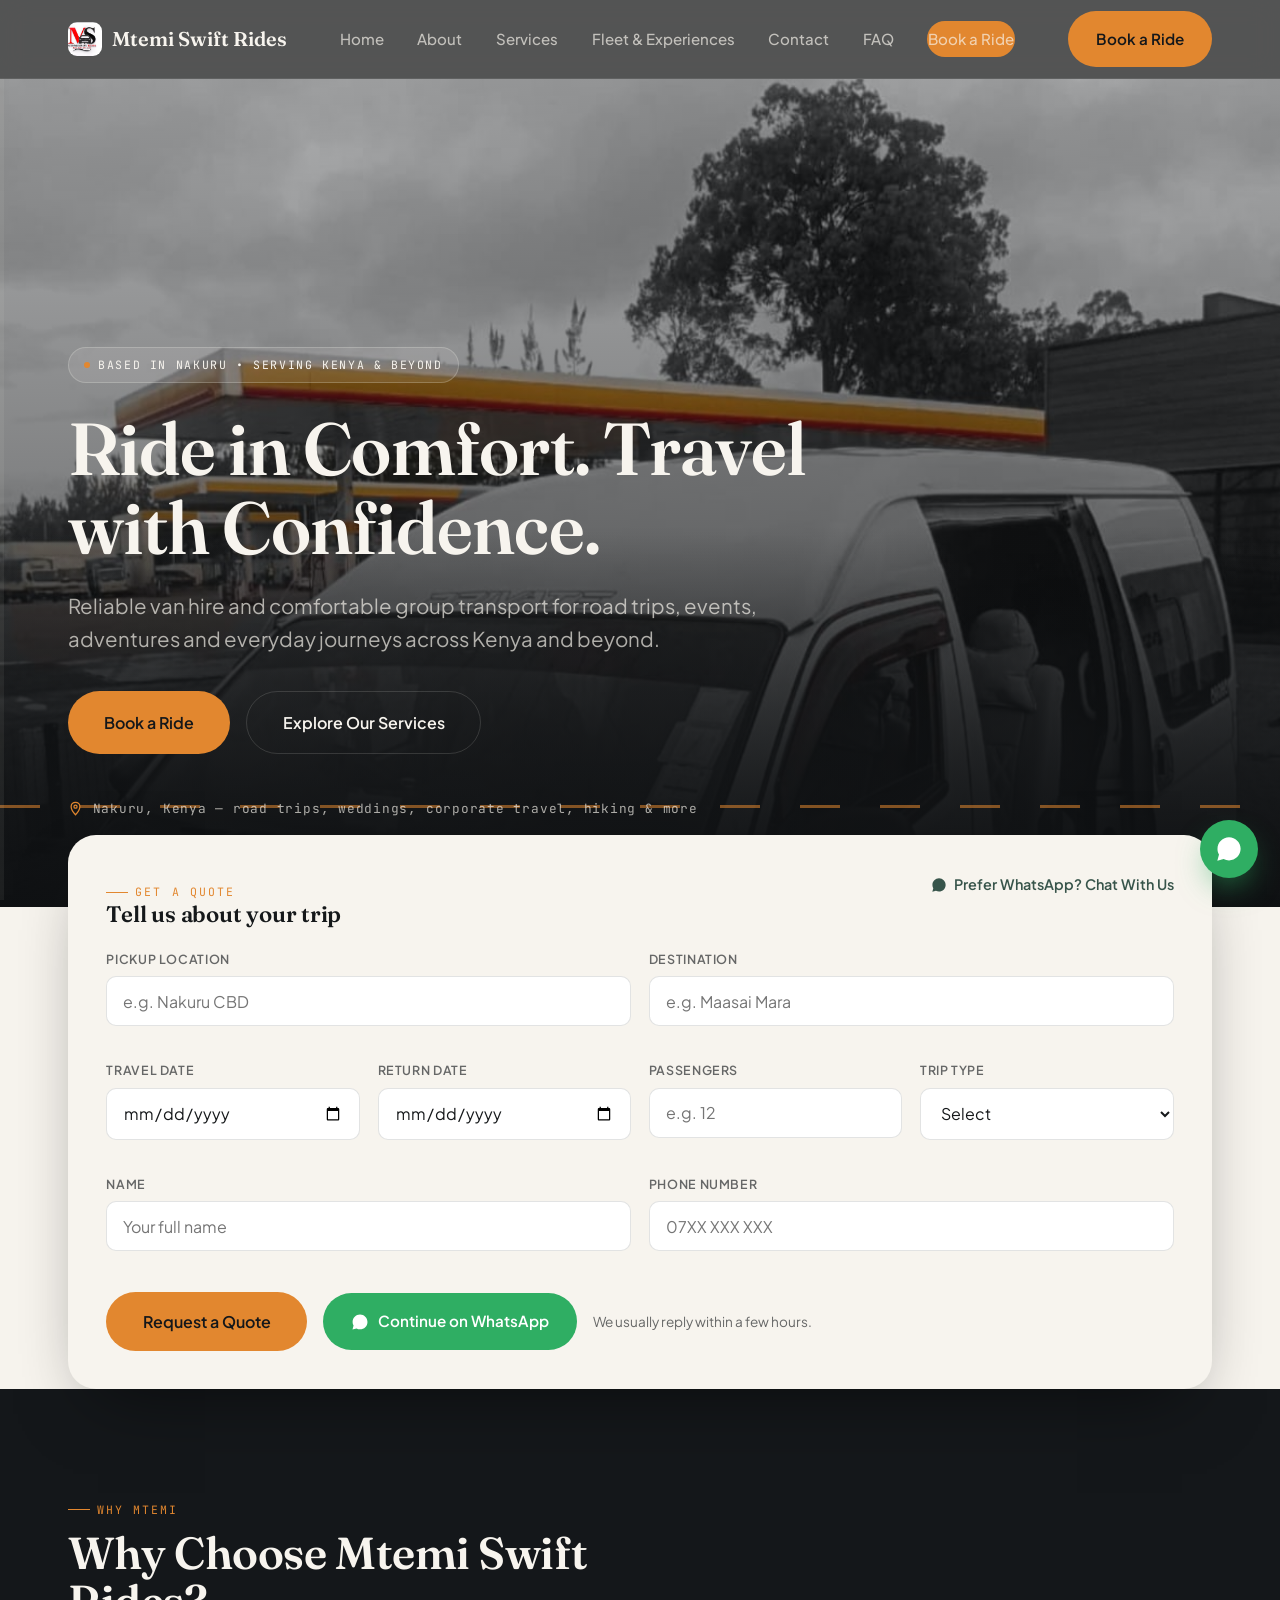
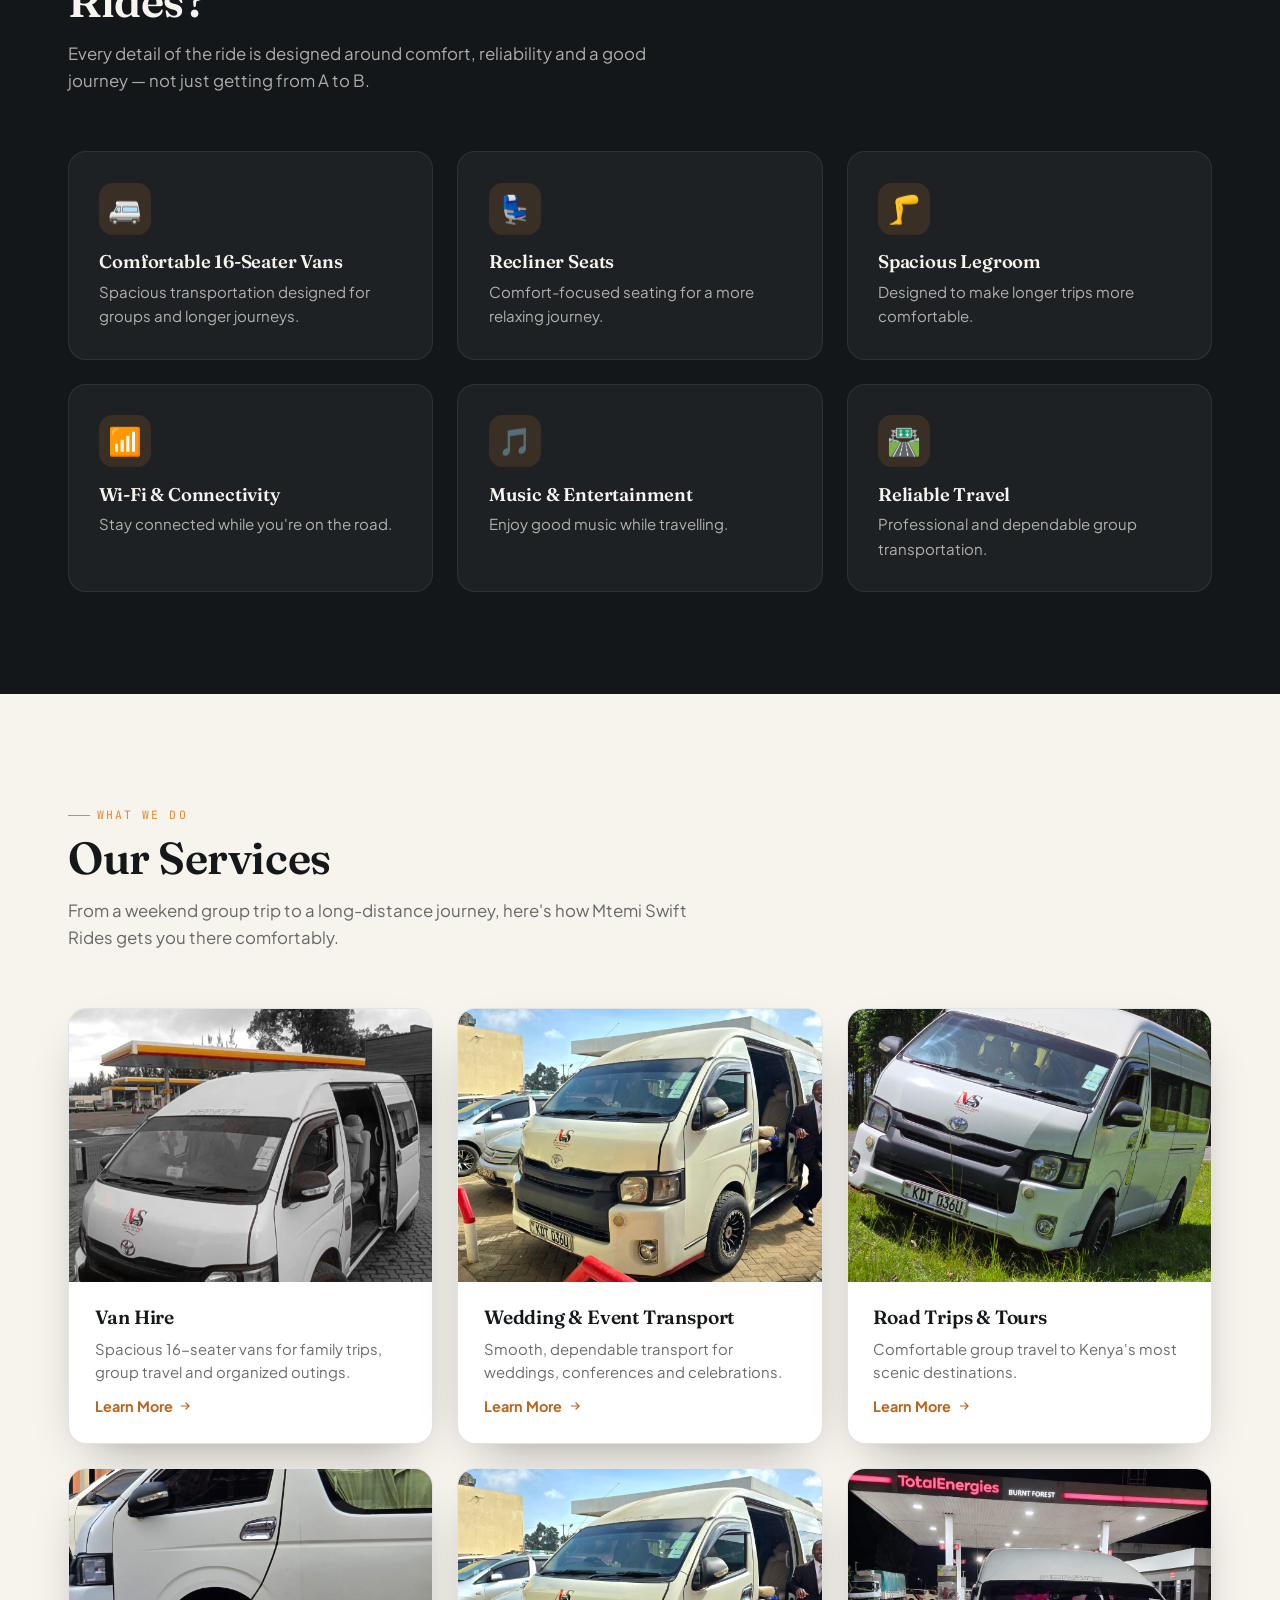
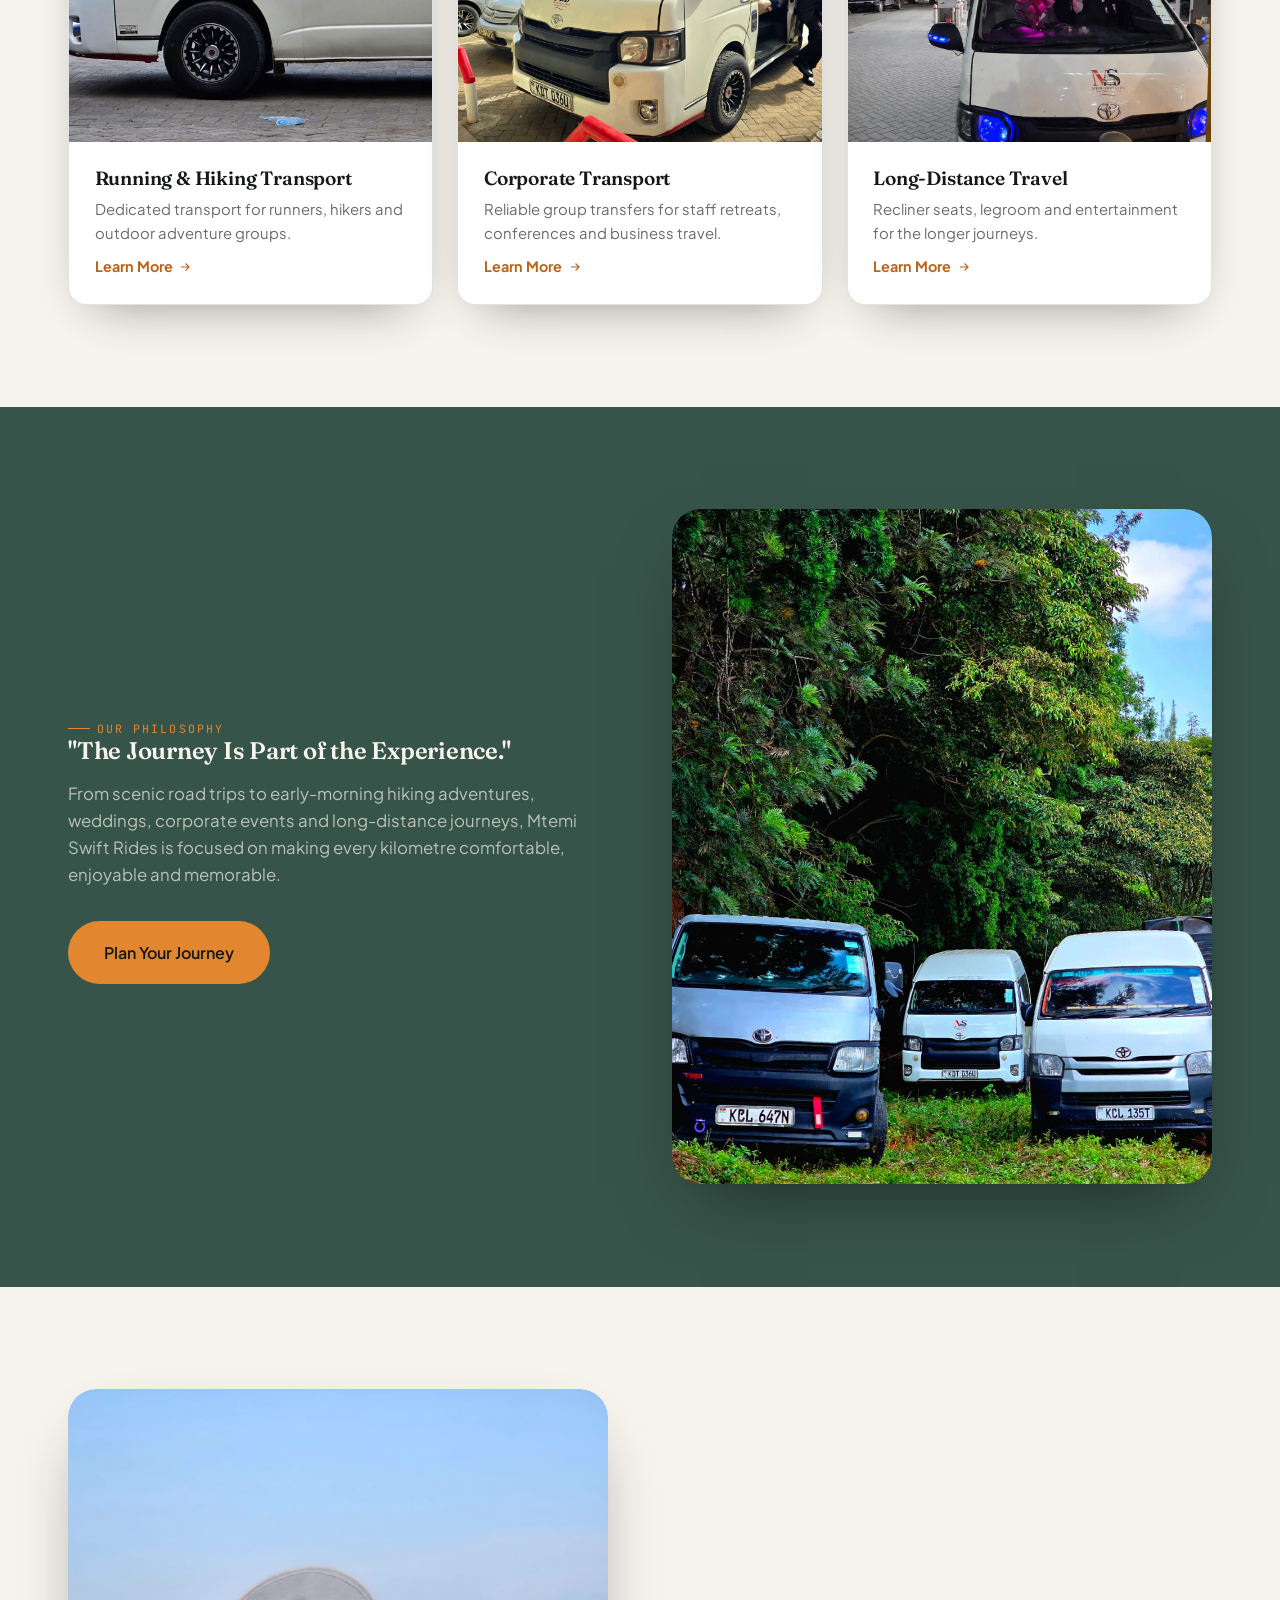
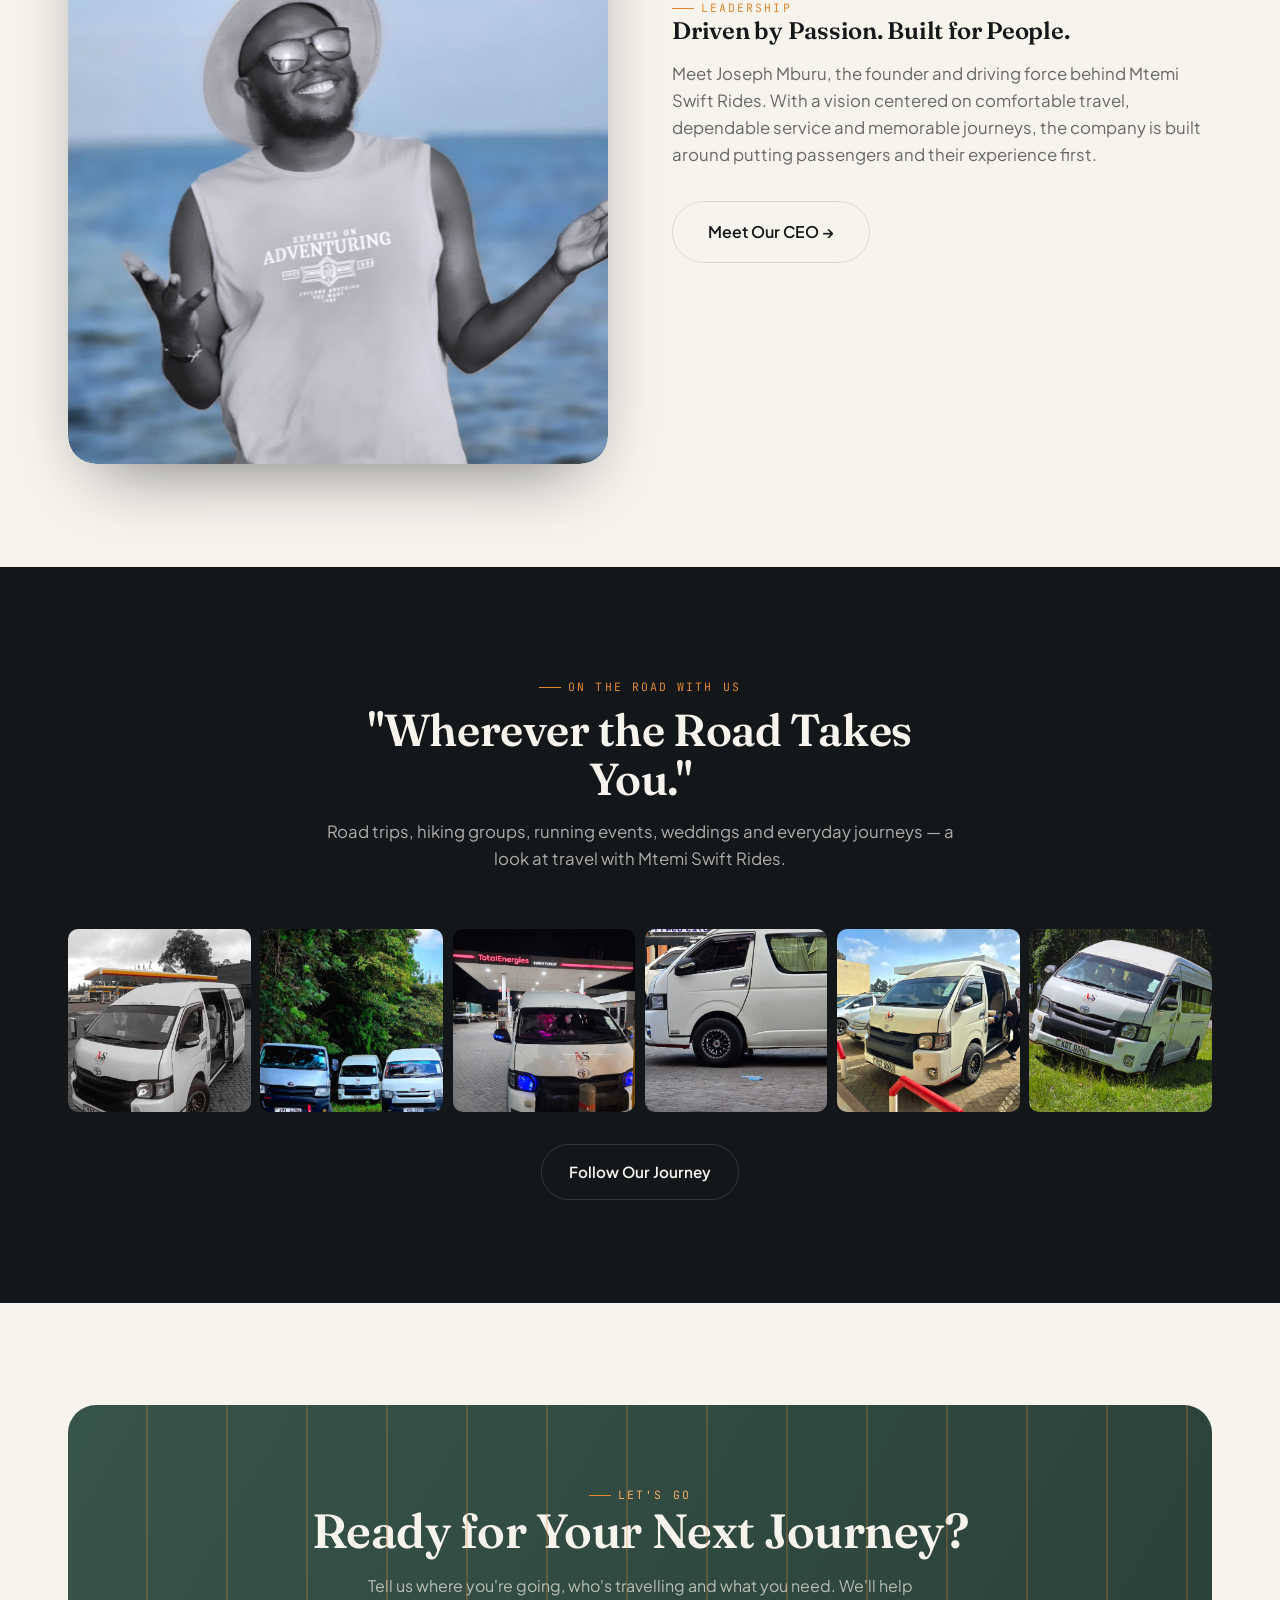
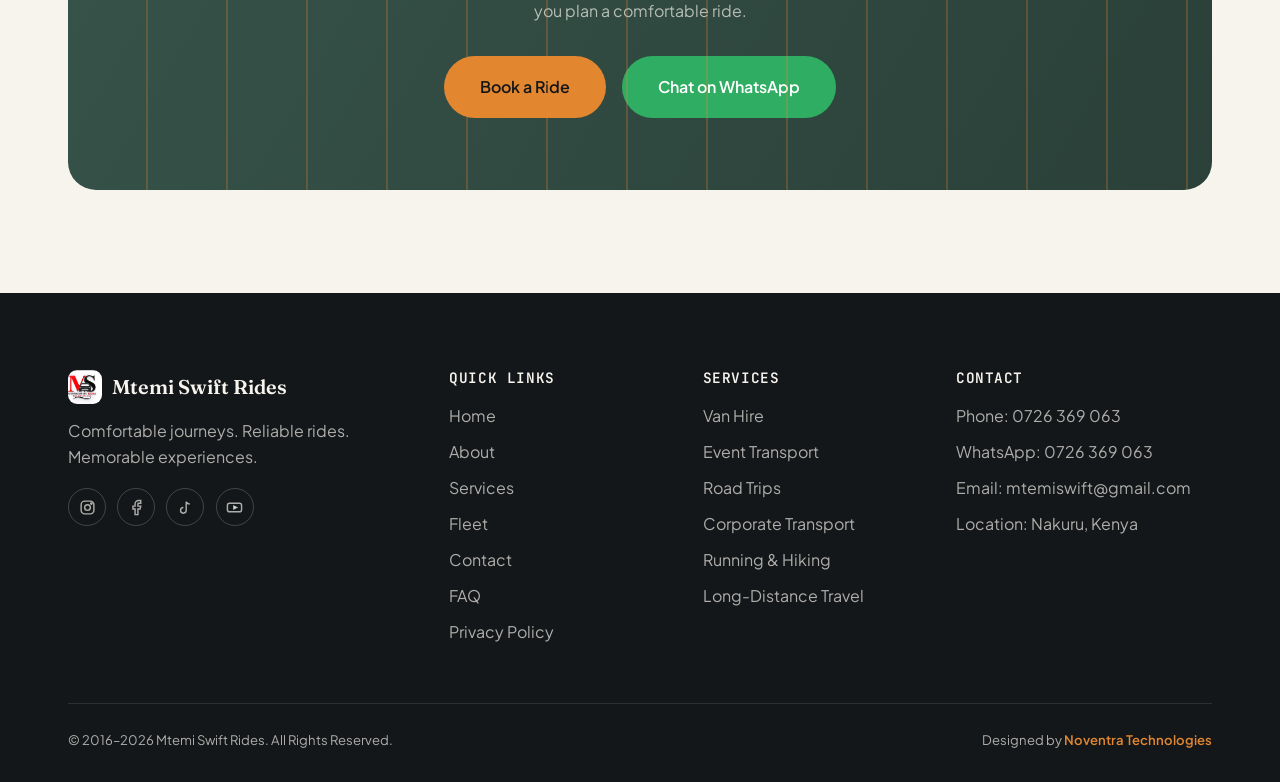
==== index.html @ bff6cc14 "Initial website upload" ====
<!DOCTYPE html>
<html lang="en">
<head>
<meta charset="UTF-8" />
<meta name="viewport" content="width=device-width, initial-scale=1.0" />
<title>Mtemi Swift Rides | 16-Seater Van Hire & Group Transport in Nakuru, Kenya</title>
<meta name="description" content="Comfortable 16-seater van hire and group transport in Nakuru, Kenya. Road trips, weddings, corporate travel, hiking and running event transport, and long-distance journeys — booked in minutes." />
<meta name="keywords" content="van hire Nakuru, 16 seater van hire Nakuru, transport company Nakuru, van hire Kenya, group transport Nakuru, wedding transport Nakuru, road trip transport Kenya, hiking transport Kenya, running event transport Kenya, corporate transport Nakuru" />
<link rel="canonical" href="https://www.mtemiswiftrides.co.ke/" />
<meta property="og:type" content="website" />
<meta property="og:title" content="Mtemi Swift Rides | Comfortable Journeys. Reliable Rides. Memorable Experiences." />
<meta property="og:description" content="16-seater van hire and group transport across Kenya, based in Nakuru. Road trips, weddings, corporate travel, hiking, running events and long-distance journeys." />
<meta property="og:image" content="/assets/img/og-cover.jpg" />
<meta property="og:url" content="https://www.mtemiswiftrides.co.ke/" />
<meta name="twitter:card" content="summary_large_image" />
<link rel="preconnect" href="https://fonts.googleapis.com" />
<link rel="preconnect" href="https://fonts.gstatic.com" crossorigin />
<link href="https://fonts.googleapis.com/css2?family=Fraunces:opsz,wght@9..144,500;9..144,600;9..144,700&family=Plus+Jakarta+Sans:wght@400;500;600;700;800&family=JetBrains+Mono:wght@500&display=swap" rel="stylesheet" />
<link rel="stylesheet" href="/assets/css/style.css" />
<script type="application/ld+json">
{
  "@context": "https://schema.org",
  "@type": "TransportationCompany",
  "name": "Mtemi Swift Rides",
  "description": "16-seater van hire and group passenger transport based in Nakuru, Kenya, serving road trips, weddings, corporate travel, hiking, running events and long-distance journeys.",
  "areaServed": "Kenya",
  "address": { "@type": "PostalAddress", "addressLocality": "Nakuru", "addressCountry": "KE" },
  "url": "https://www.mtemiswiftrides.co.ke/"
}
</script>
</head>
<body>
<a href="#main" class="skip-link">Skip to content</a>

<div class="roadline-wrap" aria-hidden="true">
  <div class="roadline-track"><div class="roadline-progress"></div></div>
</div>

<!-- NAVBAR -->
<header class="navbar">
  <div class="container">
    <a href="/index.html" class="navbar-brand"><img src="/assets/img/logo.jpeg" alt="Mtemi Swift Rides logo" class="mark" /> Mtemi Swift Rides</a>
    <nav class="navbar-links" id="navLinks">
      <a href="/index.html">Home</a>
      <a href="/about.html">About</a>
      <a href="/services.html">Services</a>
      <a href="/fleet.html">Fleet &amp; Experiences</a>
      <a href="/contact.html">Contact</a>
      <a href="/faq.html">FAQ</a>
      <a href="/contact.html" class="btn btn-primary navbar-cta-mobile">Book a Ride</a>
    </nav>
    <div class="navbar-actions">
      <a href="/contact.html" class="btn btn-primary desktop-only">Book a Ride</a>
      <button class="navbar-toggle" aria-label="Toggle menu" aria-expanded="false">
        <svg viewBox="0 0 24 24" fill="none" stroke="currentColor" stroke-width="2"><path d="M3 6h18M3 12h18M3 18h18"/></svg>
      </button>
    </div>
  </div>
</header>

<main id="main">

  <!-- HERO -->
  <section class="hero">
    <div class="hero-dashes" aria-hidden="true"></div>
    <div class="hero-road" aria-hidden="true"></div>
    <div class="container hero-inner">
      <span class="hero-badge"><span class="dot"></span> Based in Nakuru • Serving Kenya &amp; Beyond</span>
      <h1>Ride in Comfort. Travel with Confidence.</h1>
      <p class="lede">Reliable van hire and comfortable group transport for road trips, events, adventures and everyday journeys across Kenya and beyond.</p>
      <div class="hero-ctas">
        <a href="/contact.html" class="btn btn-primary btn-lg">Book a Ride</a>
        <a href="/services.html" class="btn btn-outline btn-lg">Explore Our Services</a>
      </div>
      <div class="hero-meta">
        <svg viewBox="0 0 24 24" fill="none" stroke="currentColor" stroke-width="2"><path d="M12 2C8 2 5 5 5 9c0 5.25 7 13 7 13s7-7.75 7-13c0-4-3-7-7-7z"/><circle cx="12" cy="9" r="2.5"/></svg>
        Nakuru, Kenya — road trips, weddings, corporate travel, hiking &amp; more
      </div>
    </div>
  </section>

  <!-- QUICK BOOKING / ENQUIRY WIDGET -->
  <section class="container">
    <div class="booking-panel reveal">
      <div class="booking-panel-head">
        <div>
          <span class="eyebrow">Get a quote</span>
          <h3>Tell us about your trip</h3>
        </div>
        <a href="#" class="wa-link" data-whatsapp-link data-whatsapp-message="Hi Mtemi Swift Rides, I'd like a quote for a ride.">
          <svg viewBox="0 0 24 24" fill="currentColor"><path d="M12.04 2C6.58 2 2.13 6.45 2.13 11.91c0 1.71.45 3.38 1.3 4.85L2 22l5.36-1.4a9.9 9.9 0 0 0 4.68 1.19h.01c5.46 0 9.91-4.45 9.91-9.91C21.96 6.45 17.51 2 12.04 2z"/></svg>
          Prefer WhatsApp? Chat With Us
        </a>
      </div>

      <form data-booking-form novalidate>
        <div class="form-grid">
          <div class="field span-2">
            <label for="hp-pickup">Pickup Location</label>
            <input id="hp-pickup" name="pickup" type="text" placeholder="e.g. Nakuru CBD" required />
            <span class="field-error"></span>
          </div>
          <div class="field span-2">
            <label for="hp-destination">Destination</label>
            <input id="hp-destination" name="destination" type="text" placeholder="e.g. Maasai Mara" required />
            <span class="field-error"></span>
          </div>
          <div class="field">
            <label for="hp-date">Travel Date</label>
            <input id="hp-date" name="date" type="date" required />
            <span class="field-error"></span>
          </div>
          <div class="field">
            <label for="hp-return">Return Date</label>
            <input id="hp-return" name="returnDate" type="date" />
            <span class="field-error"></span>
          </div>
          <div class="field">
            <label for="hp-passengers">Passengers</label>
            <input id="hp-passengers" name="passengers" type="number" min="1" max="16" placeholder="e.g. 12" required />
            <span class="field-error"></span>
          </div>
          <div class="field">
            <label for="hp-trip">Trip Type</label>
            <select id="hp-trip" name="tripType" required>
              <option value="">Select</option>
              <option>Van Hire</option>
              <option>Road Trip</option>
              <option>Wedding/Event</option>
              <option>Corporate Transport</option>
              <option>Running Event</option>
              <option>Hiking/Adventure</option>
              <option>Long-Distance Trip</option>
              <option>Other</option>
            </select>
            <span class="field-error"></span>
          </div>
          <div class="field span-2">
            <label for="hp-name">Name</label>
            <input id="hp-name" name="name" type="text" placeholder="Your full name" required />
            <span class="field-error"></span>
          </div>
          <div class="field span-2">
            <label for="hp-phone">Phone Number</label>
            <input id="hp-phone" name="phone" type="tel" placeholder="07XX XXX XXX" required />
            <span class="field-error"></span>
          </div>
        </div>
        <div class="form-actions">
          <button type="submit" class="btn btn-primary btn-lg">Request a Quote</button>
          <a href="#" class="btn btn-whatsapp" data-wa-followup data-whatsapp-link>
            <svg viewBox="0 0 24 24" fill="currentColor" width="18" height="18"><path d="M12.04 2C6.58 2 2.13 6.45 2.13 11.91c0 1.71.45 3.38 1.3 4.85L2 22l5.36-1.4a9.9 9.9 0 0 0 4.68 1.19h.01c5.46 0 9.91-4.45 9.91-9.91C21.96 6.45 17.51 2 12.04 2z"/></svg>
            Continue on WhatsApp
          </a>
          <span class="form-note">We usually reply within a few hours.</span>
        </div>
        <div class="form-success" role="status">✓ Thanks — your enquiry has been received. We'll be in touch shortly.</div>
      </form>
    </div>
  </section>

  <!-- WHY CHOOSE US -->
  <section class="section section-dark">
    <div class="container">
      <div class="section-head reveal">
        <span class="eyebrow">Why Mtemi</span>
        <h2>Why Choose Mtemi Swift Rides?</h2>
        <p>Every detail of the ride is designed around comfort, reliability and a good journey — not just getting from A to B.</p>
      </div>
      <div class="grid grid-3">
        <div class="feature-card reveal">
          <div class="icon">🚐</div>
          <h3>Comfortable 16-Seater Vans</h3>
          <p>Spacious transportation designed for groups and longer journeys.</p>
        </div>
        <div class="feature-card reveal">
          <div class="icon">💺</div>
          <h3>Recliner Seats</h3>
          <p>Comfort-focused seating for a more relaxing journey.</p>
        </div>
        <div class="feature-card reveal">
          <div class="icon">🦵</div>
          <h3>Spacious Legroom</h3>
          <p>Designed to make longer trips more comfortable.</p>
        </div>
        <div class="feature-card reveal">
          <div class="icon">📶</div>
          <h3>Wi-Fi &amp; Connectivity</h3>
          <p>Stay connected while you're on the road.</p>
        </div>
        <div class="feature-card reveal">
          <div class="icon">🎵</div>
          <h3>Music &amp; Entertainment</h3>
          <p>Enjoy good music while travelling.</p>
        </div>
        <div class="feature-card reveal">
          <div class="icon">🛣️</div>
          <h3>Reliable Travel</h3>
          <p>Professional and dependable group transportation.</p>
        </div>
      </div>
    </div>
  </section>

  <!-- SERVICES PREVIEW -->
  <section class="section">
    <div class="container">
      <div class="section-head reveal">
        <span class="eyebrow">What we do</span>
        <h2>Our Services</h2>
        <p>From a weekend group trip to a long-distance journey, here's how Mtemi Swift Rides gets you there comfortably.</p>
      </div>
      <div class="grid grid-3">
        <article class="service-card reveal">
          <div class="media"><img src="/assets/img/van-roadside-scenic.jpeg" alt="Mtemi Swift Rides 16-seater van parked on a grassy roadside during a trip" loading="lazy" /></div>
          <div class="body">
            <h3>Van Hire</h3>
            <p>Spacious 16-seater vans for family trips, group travel and organized outings.</p>
            <a href="/services.html#van-hire" class="learn">Learn More <svg viewBox="0 0 24 24" fill="none" stroke="currentColor" stroke-width="2"><path d="M5 12h14M13 6l6 6-6 6"/></svg></a>
          </div>
        </article>
        <article class="service-card reveal">
          <div class="media"><img src="/assets/img/van-corporate-passenger.jpeg" alt="Mtemi Swift Rides van with a passenger stepping out, ready for event transport" loading="lazy" /></div>
          <div class="body">
            <h3>Wedding &amp; Event Transport</h3>
            <p>Smooth, dependable transport for weddings, conferences and celebrations.</p>
            <a href="/services.html#events" class="learn">Learn More <svg viewBox="0 0 24 24" fill="none" stroke="currentColor" stroke-width="2"><path d="M5 12h14M13 6l6 6-6 6"/></svg></a>
          </div>
        </article>
        <article class="service-card reveal">
          <div class="media"><img src="/assets/img/van-side-profile.jpeg" alt="Mtemi Swift Rides van side profile parked for a road trip" loading="lazy" /></div>
          <div class="body">
            <h3>Road Trips &amp; Tours</h3>
            <p>Comfortable group travel to Kenya's most scenic destinations.</p>
            <a href="/services.html#road-trips" class="learn">Learn More <svg viewBox="0 0 24 24" fill="none" stroke="currentColor" stroke-width="2"><path d="M5 12h14M13 6l6 6-6 6"/></svg></a>
          </div>
        </article>
        <article class="service-card reveal">
          <div class="media"><img src="/assets/img/van-interior-seats.jpeg" alt="Interior view of a Mtemi Swift Rides van with the door open" loading="lazy" /></div>
          <div class="body">
            <h3>Running &amp; Hiking Transport</h3>
            <p>Dedicated transport for runners, hikers and outdoor adventure groups.</p>
            <a href="/services.html#running-hiking" class="learn">Learn More <svg viewBox="0 0 24 24" fill="none" stroke="currentColor" stroke-width="2"><path d="M5 12h14M13 6l6 6-6 6"/></svg></a>
          </div>
        </article>
        <article class="service-card reveal">
          <div class="media"><img src="/assets/img/van-corporate-passenger.jpeg" alt="Mtemi Swift Rides van with a passenger in formal wear boarding for a corporate trip" loading="lazy" /></div>
          <div class="body">
            <h3>Corporate Transport</h3>
            <p>Reliable group transfers for staff retreats, conferences and business travel.</p>
            <a href="/services.html#corporate" class="learn">Learn More <svg viewBox="0 0 24 24" fill="none" stroke="currentColor" stroke-width="2"><path d="M5 12h14M13 6l6 6-6 6"/></svg></a>
          </div>
        </article>
        <article class="service-card reveal">
          <div class="media"><img src="/assets/img/van-night-fuel-stop.jpeg" alt="Mtemi Swift Rides van at a fuel stop during an evening journey" loading="lazy" /></div>
          <div class="body">
            <h3>Long-Distance Travel</h3>
            <p>Recliner seats, legroom and entertainment for the longer journeys.</p>
            <a href="/services.html#long-distance" class="learn">Learn More <svg viewBox="0 0 24 24" fill="none" stroke="currentColor" stroke-width="2"><path d="M5 12h14M13 6l6 6-6 6"/></svg></a>
          </div>
        </article>
      </div>
    </div>
  </section>

  <!-- THE JOURNEY IS PART OF THE EXPERIENCE -->
  <section class="section section-forest">
    <div class="container split">
      <div class="reveal">
        <span class="eyebrow">Our philosophy</span>
        <h2>"The Journey Is Part of the Experience."</h2>
        <p style="margin-top:1.1rem; color:var(--mist-on-dark); font-size:1.05rem;">From scenic road trips to early-morning hiking adventures, weddings, corporate events and long-distance journeys, Mtemi Swift Rides is focused on making every kilometre comfortable, enjoyable and memorable.</p>
        <a href="/contact.html" class="btn btn-primary btn-lg mt-2">Plan Your Journey</a>
      </div>
      <div class="img-frame reveal">
        <img src="/assets/img/van-fleet-parked.jpeg" alt="Three Mtemi Swift Rides vans parked together in the fleet yard" loading="lazy" />
      </div>
    </div>
  </section>

  <!-- CEO PREVIEW -->
  <section class="section">
    <div class="container split">
      <div class="img-frame reveal">
        <img src="/assets/img/ceo-portrait.jpeg" alt="Founder and CEO of Mtemi Swift Rides" loading="lazy" style="object-position: center 20%;" />
      </div>
      <div class="reveal">
        <span class="eyebrow">Leadership</span>
        <h2>Driven by Passion. Built for People.</h2>
        <p style="margin-top:1.1rem; color:var(--mist-on-light); font-size:1.05rem;">Meet <span data-cfg-ceo-name>[CEO/Founder Name]</span>, the founder and driving force behind Mtemi Swift Rides. With a vision centered on comfortable travel, dependable service and memorable journeys, the company is built around putting passengers and their experience first.</p>
        <a href="/about.html#founder" class="btn btn-outline-dark btn-lg mt-2">Meet Our CEO →</a>
      </div>
    </div>
  </section>

  <!-- TRAVEL WITH MTEMI / SOCIAL STRIP -->
  <section class="section section-dark">
    <div class="container">
      <div class="section-head center reveal" style="margin-left:auto;margin-right:auto;">
        <span class="eyebrow">On the road with us</span>
        <h2>"Wherever the Road Takes You."</h2>
        <p>Road trips, hiking groups, running events, weddings and everyday journeys — a look at travel with Mtemi Swift Rides.</p>
      </div>
      <div class="social-strip reveal">
        <div class="tile"><img src="/assets/img/van-roadside-scenic.jpeg" alt="Mtemi Swift Rides van parked on a scenic roadside" loading="lazy" /></div>
        <div class="tile"><img src="/assets/img/van-fleet-parked.jpeg" alt="Mtemi Swift Rides fleet of vans parked together" loading="lazy" /></div>
        <div class="tile"><img src="/assets/img/van-night-fuel-stop.jpeg" alt="Mtemi Swift Rides van at a fuel stop at night" loading="lazy" /></div>
        <div class="tile"><img src="/assets/img/van-interior-seats.jpeg" alt="Open door view of a Mtemi Swift Rides van interior" loading="lazy" /></div>
        <div class="tile"><img src="/assets/img/van-corporate-passenger.jpeg" alt="Passenger boarding a Mtemi Swift Rides van for a corporate trip" loading="lazy" /></div>
        <div class="tile"><img src="/assets/img/van-side-profile.jpeg" alt="Side profile of a Mtemi Swift Rides van" loading="lazy" /></div>
      </div>
      <div class="text-center mt-2 reveal">
        <a href="#" data-cfg-ig class="btn btn-outline">Follow Our Journey</a>
      </div>
    </div>
  </section>

  <!-- FINAL HOME CTA -->
  <section class="section">
    <div class="container">
      <div class="cta-band reveal">
        <span class="eyebrow" style="color:var(--amber-light)">Let's go</span>
        <h2>Ready for Your Next Journey?</h2>
        <p>Tell us where you're going, who's travelling and what you need. We'll help you plan a comfortable ride.</p>
        <div class="cta-actions">
          <a href="/contact.html" class="btn btn-primary btn-lg">Book a Ride</a>
          <a href="#" class="btn btn-whatsapp btn-lg" data-whatsapp-link>Chat on WhatsApp</a>
        </div>
      </div>
    </div>
  </section>

</main>

<!-- FOOTER -->
<footer class="footer">
  <div class="container">
    <div class="footer-grid">
      <div class="footer-brand">
        <a href="/index.html" class="navbar-brand"><img src="/assets/img/logo.jpeg" alt="Mtemi Swift Rides logo" class="mark" /> Mtemi Swift Rides</a>
        <p>Comfortable journeys. Reliable rides. Memorable experiences.</p>
        <div class="footer-social">
          <a href="#" data-cfg-ig aria-label="Instagram" target="_blank" rel="noopener"><svg viewBox="0 0 24 24" fill="none" stroke="currentColor" stroke-width="2"><rect x="3" y="3" width="18" height="18" rx="5"/><circle cx="12" cy="12" r="4"/><circle cx="17.5" cy="6.5" r="1"/></svg></a>
          <a href="#" data-cfg-fb aria-label="Facebook" target="_blank" rel="noopener"><svg viewBox="0 0 24 24" fill="none" stroke="currentColor" stroke-width="2"><path d="M18 2h-3a5 5 0 0 0-5 5v3H7v4h3v8h4v-8h3l1-4h-4V7a1 1 0 0 1 1-1h3z"/></svg></a>
          <a href="#" data-cfg-tiktok aria-label="TikTok" target="_blank" rel="noopener"><svg viewBox="0 0 24 24" fill="none" stroke="currentColor" stroke-width="2"><path d="M9 12a4 4 0 1 0 4 4V4c1 2 3 3 5 3"/></svg></a>
          <a href="#" data-cfg-yt aria-label="YouTube" target="_blank" rel="noopener"><svg viewBox="0 0 24 24" fill="none" stroke="currentColor" stroke-width="2"><rect x="2" y="6" width="20" height="12" rx="3"/><path d="M11 10l4 2-4 2z" fill="currentColor"/></svg></a>
        </div>
      </div>
      <div>
        <h4>Quick Links</h4>
        <ul class="footer-links">
          <li><a href="/index.html">Home</a></li>
          <li><a href="/about.html">About</a></li>
          <li><a href="/services.html">Services</a></li>
          <li><a href="/fleet.html">Fleet</a></li>
          <li><a href="/contact.html">Contact</a></li>
          <li><a href="/faq.html">FAQ</a></li>
          <li><a href="/privacy.html">Privacy Policy</a></li>
        </ul>
      </div>
      <div>
        <h4>Services</h4>
        <ul class="footer-links">
          <li><a href="/services.html#van-hire">Van Hire</a></li>
          <li><a href="/services.html#events">Event Transport</a></li>
          <li><a href="/services.html#road-trips">Road Trips</a></li>
          <li><a href="/services.html#corporate">Corporate Transport</a></li>
          <li><a href="/services.html#running-hiking">Running &amp; Hiking</a></li>
          <li><a href="/services.html#long-distance">Long-Distance Travel</a></li>
        </ul>
      </div>
      <div>
        <h4>Contact</h4>
        <ul class="footer-links">
          <li>Phone: <a data-cfg-phone-href href="#"><span data-cfg-phone>[PHONE NUMBER]</span></a></li>
          <li>WhatsApp: <a href="#" data-whatsapp-link><span data-cfg-whatsapp>[WHATSAPP NUMBER]</span></a></li>
          <li>Email: <a data-cfg-email-href href="#"><span data-cfg-email>[EMAIL ADDRESS]</span></a></li>
          <li>Location: <span data-cfg-location>Nakuru, Kenya</span></li>
        </ul>
      </div>
    </div>
    <div class="footer-bottom">
      <span>© 2016–<span data-year>2026</span> Mtemi Swift Rides. All Rights Reserved.</span>
      <span class="footer-credit">Designed by <a href="#">Noventra Technologies</a></span>
    </div>
  </div>
</footer>

<a href="#" class="wa-float" data-whatsapp-link aria-label="Chat on WhatsApp">
  <svg viewBox="0 0 24 24" fill="currentColor"><path d="M12.04 2C6.58 2 2.13 6.45 2.13 11.91c0 1.71.45 3.38 1.3 4.85L2 22l5.36-1.4a9.9 9.9 0 0 0 4.68 1.19h.01c5.46 0 9.91-4.45 9.91-9.91C21.96 6.45 17.51 2 12.04 2z"/></svg>
</a>

<script src="/assets/js/config.js"></script>
<script src="/assets/js/main.js"></script>
<script src="/assets/js/booking-form.js"></script>
</body>
</html>
---- assets/css/style.css ----
/* =========================================================
   MTEMI SWIFT RIDES — DESIGN SYSTEM
   Palette: Rift Valley dusk (amber) + highland forest (green)
   on a charcoal-road base, with a cream daylight counterpart.
   Signature element: the "Roadline" — a dashed lane-marker
   that threads through the page, animating as you scroll,
   because for this brand the journey IS the experience.
   ========================================================= */

:root {
  /* --- Color tokens --- */
  --charcoal: #14171a;
  --charcoal-2: #1d2124;
  --charcoal-3: #262b2f;
  --cream: #f7f4ee;
  --cream-2: #f0ebe0;
  --ink: #15181a;
  --amber: #e2872f;
  --amber-dark: #b8661d;
  --amber-light: #f2ab68;
  --forest: #37544a;
  --forest-light: #4d7568;
  --dust: #b98a63;
  --mist-on-dark: rgba(247, 244, 238, 0.68);
  --mist-on-dark-soft: rgba(247, 244, 238, 0.4);
  --line-on-dark: rgba(247, 244, 238, 0.14);
  --mist-on-light: rgba(21, 24, 26, 0.64);
  --line-on-light: rgba(21, 24, 26, 0.12);

  /* --- Type --- */
  --font-display: "Fraunces", "Iowan Old Style", Georgia, serif;
  --font-body: "Plus Jakarta Sans", -apple-system, BlinkMacSystemFont, sans-serif;
  --font-mono: "JetBrains Mono", ui-monospace, SFMono-Regular, monospace;

  /* --- Layout --- */
  --container: 1240px;
  --radius-sm: 10px;
  --radius-md: 18px;
  --radius-lg: 28px;
  --shadow-soft: 0 20px 50px -25px rgba(0, 0, 0, 0.45);
  --shadow-lift: 0 30px 70px -30px rgba(0, 0, 0, 0.55);
  --ease: cubic-bezier(0.22, 1, 0.36, 1);
}

/* ---------- Reset & base ---------- */
* { box-sizing: border-box; margin: 0; padding: 0; }
html { scroll-behavior: smooth; }
body {
  font-family: var(--font-body);
  background: var(--cream);
  color: var(--ink);
  line-height: 1.6;
  -webkit-font-smoothing: antialiased;
  overflow-x: hidden;
}
img { max-width: 100%; display: block; }
a { color: inherit; text-decoration: none; }
ul { list-style: none; }
button { font-family: inherit; cursor: pointer; }
input, select, textarea { font-family: inherit; font-size: 1rem; }

h1, h2, h3, h4 { font-family: var(--font-display); font-weight: 600; line-height: 1.08; letter-spacing: -0.01em; }
.eyebrow {
  font-family: var(--font-mono);
  font-size: 0.72rem;
  letter-spacing: 0.18em;
  text-transform: uppercase;
  color: var(--amber);
  display: inline-flex;
  align-items: center;
  gap: 0.6em;
}
.eyebrow::before {
  content: "";
  width: 22px;
  height: 1px;
  background: var(--amber);
  display: inline-block;
}

.container { max-width: var(--container); margin: 0 auto; padding: 0 clamp(1.25rem, 4vw, 3rem); }
.section { padding: clamp(4rem, 8vw, 7rem) 0; position: relative; }
.section-dark { background: var(--charcoal); color: var(--cream); }
.section-forest { background: var(--forest); color: var(--cream); }
.section-tight { padding: clamp(2.5rem, 5vw, 4rem) 0; }

.section-head { max-width: 640px; margin-bottom: clamp(2.5rem, 5vw, 3.5rem); }
.section-head h2 { font-size: clamp(1.9rem, 4vw, 2.8rem); margin-top: 0.6rem; }
.section-head p { margin-top: 1rem; font-size: 1.05rem; color: var(--mist-on-light); }
.section-dark .section-head p, .section-forest .section-head p { color: var(--mist-on-dark); }

.section-head.center { margin-left: auto; margin-right: auto; text-align: center; }

/* ---------- Buttons ---------- */
.btn {
  display: inline-flex; align-items: center; justify-content: center; gap: 0.55rem;
  font-family: var(--font-body); font-weight: 600; font-size: 0.95rem;
  padding: 0.95rem 1.7rem; border-radius: 999px; border: 1px solid transparent;
  transition: transform 0.35s var(--ease), background 0.3s var(--ease), border-color 0.3s var(--ease), color 0.3s var(--ease);
  white-space: nowrap;
}
.btn:active { transform: scale(0.97); }
.btn-primary { background: var(--amber); color: var(--charcoal); }
.btn-primary:hover { background: var(--amber-light); transform: translateY(-2px); }
.btn-outline { border-color: var(--line-on-dark); color: var(--cream); background: transparent; }
.btn-outline:hover { border-color: var(--cream); background: rgba(247,244,238,0.08); transform: translateY(-2px); }
.btn-outline-dark { border-color: var(--line-on-light); color: var(--ink); background: transparent; }
.btn-outline-dark:hover { border-color: var(--ink); background: rgba(21,24,26,0.06); transform: translateY(-2px); }
.btn-whatsapp { background: #2fae63; color: #fff; }
.btn-whatsapp:hover { background: #34c26f; transform: translateY(-2px); }
.btn-block { width: 100%; }
.btn-lg { padding: 1.1rem 2.2rem; font-size: 1rem; }

/* ---------- Navbar ---------- */
.navbar {
  position: sticky; top: 0; z-index: 100;
  background: rgba(20, 23, 26, 0.72);
  backdrop-filter: blur(14px) saturate(140%);
  border-bottom: 1px solid rgba(247,244,238,0.08);
  transition: background 0.4s var(--ease);
}
.navbar .container { display: flex; align-items: center; justify-content: space-between; height: 78px; }
.navbar-brand { display: flex; align-items: center; gap: 0.65rem; color: var(--cream); font-family: var(--font-display); font-size: 1.25rem; font-weight: 600; }
.navbar-brand .mark { width: 34px; height: 34px; border-radius: 9px; background: #fff; display: grid; place-items: center; color: var(--charcoal); font-family: var(--font-mono); font-weight: 700; font-size: 0.85rem; object-fit: cover; overflow: hidden; }
.navbar-links { display: flex; align-items: center; gap: 2.1rem; }
.navbar-links a { color: var(--mist-on-dark); font-size: 0.94rem; font-weight: 500; position: relative; padding: 0.3rem 0; }
.navbar-links a::after { content: ""; position: absolute; left: 0; bottom: -2px; width: 0; height: 2px; background: var(--amber); transition: width 0.3s var(--ease); }
.navbar-links a:hover, .navbar-links a[aria-current="page"] { color: var(--cream); }
.navbar-links a:hover::after, .navbar-links a[aria-current="page"]::after { width: 100%; }
.navbar-actions { display: flex; align-items: center; gap: 0.75rem; }
.navbar-toggle { display: none; background: none; border: none; color: var(--cream); }
.navbar-toggle svg { width: 26px; height: 26px; }

@media (max-width: 900px) {
  .navbar-links { position: fixed; inset: 78px 0 0 0; background: var(--charcoal); flex-direction: column; justify-content: flex-start; align-items: stretch; padding: 2rem 1.5rem; gap: 0; transform: translateX(100%); transition: transform 0.4s var(--ease); overflow-y: auto; }
  .navbar-links.open { transform: translateX(0); }
  .navbar-links a { padding: 1.1rem 0.25rem; border-bottom: 1px solid rgba(247,244,238,0.08); font-size: 1.15rem; }
  .navbar-links .navbar-cta-mobile { margin-top: 1.5rem; }
  .navbar-toggle { display: block; }
  .navbar-actions .btn-primary.desktop-only { display: none; }
}

/* ---------- Roadline (signature scroll motif) ---------- */
.roadline-wrap { position: fixed; left: 0; top: 0; width: 4px; height: 100vh; z-index: 90; pointer-events: none; mix-blend-mode: normal; }
.roadline-track { width: 4px; height: 100%; background: rgba(247,244,238,0.06); }
.roadline-progress {
  width: 4px; height: 0%; background: repeating-linear-gradient(var(--amber) 0 22px, transparent 22px 40px);
  transition: height 0.12s linear;
}
@media (max-width: 700px) { .roadline-wrap { display: none; } }

/* ---------- Hero ---------- */
.hero {
  position: relative; min-height: 92vh; display: flex; align-items: flex-end;
  color: var(--cream); overflow: hidden;
  background: linear-gradient(180deg, rgba(20,23,26,0.35) 0%, rgba(15,17,19,0.55) 55%, rgba(15,17,19,0.94) 100%),
    url('/assets/img/van-roadside-scenic.jpeg') center 25%/cover no-repeat;
}
.hero-road {
  position: absolute; left: 0; right: 0; bottom: 0; height: 46%;
  background: linear-gradient(180deg, transparent, rgba(15,17,19,0.9));
  pointer-events: none;
}
.hero-inner { position: relative; z-index: 2; padding-bottom: clamp(3rem, 7vw, 5.5rem); width: 100%; }
.hero-badge {
  display: inline-flex; align-items: center; gap: 0.5rem; font-family: var(--font-mono);
  font-size: 0.72rem; letter-spacing: 0.14em; text-transform: uppercase; color: var(--cream);
  background: rgba(247,244,238,0.1); border: 1px solid rgba(247,244,238,0.22);
  padding: 0.5rem 0.95rem; border-radius: 999px; margin-bottom: 1.6rem;
}
.hero-badge .dot { width: 6px; height: 6px; border-radius: 50%; background: var(--amber); }
.hero h1 { font-size: clamp(2.5rem, 6vw, 4.6rem); max-width: 18ch; }
.hero p.lede { font-size: clamp(1.05rem, 1.6vw, 1.3rem); max-width: 46ch; color: var(--mist-on-dark); margin-top: 1.4rem; }
.hero-ctas { display: flex; flex-wrap: wrap; gap: 1rem; margin-top: 2.2rem; }
.hero-meta { margin-top: 2.8rem; display: flex; align-items: center; gap: 0.6rem; font-family: var(--font-mono); font-size: 0.8rem; letter-spacing: 0.06em; color: var(--mist-on-dark); }
.hero-meta svg { width: 15px; height: 15px; color: var(--amber); }

/* Simple animated dashes along a road-like horizon under the hero */
.hero-dashes { position: absolute; left: 0; right: 0; bottom: 12%; height: 3px; z-index: 2; overflow: hidden; opacity: 0.55; }
.hero-dashes::before {
  content: ""; position: absolute; inset: 0;
  background: repeating-linear-gradient(90deg, var(--amber) 0 40px, transparent 40px 80px);
  animation: dash-move 3.5s linear infinite;
}
@keyframes dash-move { to { transform: translateX(-80px); } }

/* ---------- Booking widget ---------- */
.booking-panel {
  background: var(--cream); border-radius: var(--radius-lg); box-shadow: var(--shadow-lift);
  padding: clamp(1.5rem, 3vw, 2.5rem); position: relative; z-index: 5;
  margin-top: clamp(-4.5rem, -6vw, -3.5rem);
}
.booking-panel-head { display: flex; align-items: baseline; justify-content: space-between; flex-wrap: wrap; gap: 0.75rem; margin-bottom: 1.5rem; }
.booking-panel-head h3 { font-size: 1.4rem; }
.booking-panel-head .wa-link { font-size: 0.9rem; font-weight: 600; color: var(--forest); display: inline-flex; align-items: center; gap: 0.4rem; }
.booking-panel-head .wa-link svg { width: 16px; height: 16px; }

.form-grid { display: grid; grid-template-columns: repeat(4, 1fr); gap: 1rem 1.1rem; }
.form-grid .span-2 { grid-column: span 2; }
.form-grid .span-4 { grid-column: span 4; }
@media (max-width: 860px) { .form-grid { grid-template-columns: repeat(2, 1fr); } .form-grid .span-4 { grid-column: span 2; } }
@media (max-width: 520px) { .form-grid { grid-template-columns: 1fr; } .form-grid .span-2, .form-grid .span-4 { grid-column: span 1; } }

.field { display: flex; flex-direction: column; gap: 0.4rem; }
.field label { font-size: 0.78rem; font-weight: 600; color: var(--mist-on-light); text-transform: uppercase; letter-spacing: 0.05em; }
.field input, .field select, .field textarea {
  border: 1.5px solid var(--line-on-light); border-radius: var(--radius-sm); padding: 0.85rem 1rem;
  background: #fff; color: var(--ink); transition: border-color 0.25s var(--ease), box-shadow 0.25s var(--ease);
}
.field input:focus, .field select:focus, .field textarea:focus {
  outline: none; border-color: var(--amber); box-shadow: 0 0 0 4px rgba(226,135,47,0.15);
}
.field textarea { resize: vertical; min-height: 100px; }
.form-actions { display: flex; align-items: center; gap: 1rem; flex-wrap: wrap; margin-top: 1.4rem; }
.form-note { font-size: 0.85rem; color: var(--mist-on-light); }
.form-success {
  display: none; align-items: center; gap: 0.6rem; background: rgba(55,84,74,0.1); color: var(--forest);
  border: 1px solid rgba(55,84,74,0.25); padding: 0.9rem 1.1rem; border-radius: var(--radius-sm); margin-top: 1.2rem; font-weight: 600;
}
.form-success.visible { display: flex; }
.field-error { font-size: 0.78rem; color: #b8461d; min-height: 1em; }

/* ---------- Cards ---------- */
.grid { display: grid; gap: 1.5rem; }
.grid-3 { grid-template-columns: repeat(3, 1fr); }
.grid-2 { grid-template-columns: repeat(2, 1fr); }
.grid-4 { grid-template-columns: repeat(4, 1fr); }
@media (max-width: 980px) { .grid-3, .grid-4 { grid-template-columns: repeat(2, 1fr); } }
@media (max-width: 620px) { .grid-3, .grid-4, .grid-2 { grid-template-columns: 1fr; } }

.feature-card {
  background: var(--charcoal-2); border: 1px solid rgba(247,244,238,0.08); border-radius: var(--radius-md);
  padding: 1.9rem; transition: transform 0.4s var(--ease), border-color 0.4s var(--ease), background 0.4s var(--ease);
}
.feature-card:hover { transform: translateY(-6px); border-color: rgba(226,135,47,0.4); background: var(--charcoal-3); }
.feature-card .icon { font-size: 1.7rem; width: 52px; height: 52px; border-radius: 14px; background: rgba(226,135,47,0.14); display: grid; place-items: center; margin-bottom: 1.1rem; }
.feature-card h3 { font-size: 1.15rem; margin-bottom: 0.5rem; color: var(--cream); }
.feature-card p { color: var(--mist-on-dark); font-size: 0.94rem; }

.service-card {
  background: #fff; border-radius: var(--radius-md); overflow: hidden; box-shadow: var(--shadow-soft);
  border: 1px solid var(--line-on-light); transition: transform 0.4s var(--ease), box-shadow 0.4s var(--ease);
  display: flex; flex-direction: column;
}
.service-card:hover { transform: translateY(-8px); box-shadow: var(--shadow-lift); }
.service-card .media { aspect-ratio: 4/3; overflow: hidden; position: relative; }
.service-card .media img { width: 100%; height: 100%; object-fit: cover; transition: transform 0.7s var(--ease); }
.service-card:hover .media img { transform: scale(1.07); }
.service-card .body { padding: 1.6rem; display: flex; flex-direction: column; gap: 0.6rem; flex: 1; }
.service-card .body h3 { font-size: 1.2rem; }
.service-card .body p { color: var(--mist-on-light); font-size: 0.93rem; flex: 1; }
.service-card .learn { font-weight: 700; color: var(--amber-dark); font-size: 0.9rem; display: inline-flex; align-items: center; gap: 0.35rem; }
.service-card .learn svg { width: 14px; height: 14px; transition: transform 0.3s var(--ease); }
.service-card:hover .learn svg { transform: translateX(4px); }

.value-card { background: var(--cream-2); border-radius: var(--radius-md); padding: 1.8rem; border: 1px solid var(--line-on-light); }
.value-card .num { font-family: var(--font-mono); font-size: 0.78rem; color: var(--amber-dark); letter-spacing: 0.1em; }
.value-card h3 { margin: 0.6rem 0 0.5rem; font-size: 1.15rem; }
.value-card p { color: var(--mist-on-light); font-size: 0.93rem; }

/* ---------- Reveal on scroll ---------- */
.reveal { opacity: 0; transform: translateY(28px); transition: opacity 0.8s var(--ease), transform 0.8s var(--ease); }
.reveal.in-view { opacity: 1; transform: translateY(0); }
@media (prefers-reduced-motion: reduce) {
  .reveal { opacity: 1; transform: none; transition: none; }
  .hero-dashes::before { animation: none; }
  html { scroll-behavior: auto; }
}

/* ---------- Split sections ---------- */
.split { display: grid; grid-template-columns: 1fr 1fr; gap: clamp(2rem, 5vw, 4.5rem); align-items: center; }
@media (max-width: 860px) { .split { grid-template-columns: 1fr; } }
.split img, .split .img-frame { border-radius: var(--radius-lg); width: 100%; }
.img-frame { position: relative; aspect-ratio: 4/5; overflow: hidden; box-shadow: var(--shadow-lift); }
.img-frame img { width: 100%; height: 100%; object-fit: cover; }
.img-frame .placeholder-badge {
  position: absolute; bottom: 1rem; left: 1rem; background: rgba(20,23,26,0.75); color: var(--cream);
  font-family: var(--font-mono); font-size: 0.68rem; letter-spacing: 0.08em; text-transform: uppercase;
  padding: 0.4rem 0.75rem; border-radius: 999px; border: 1px solid rgba(247,244,238,0.25);
}

/* ---------- Quote / CEO message ---------- */
.quote-block { border-left: 3px solid var(--amber); padding-left: 1.6rem; }
.quote-block p { font-family: var(--font-display); font-size: clamp(1.3rem, 2.4vw, 1.8rem); line-height: 1.4; color: var(--cream); }
.quote-sign { margin-top: 1.4rem; font-family: var(--font-mono); font-size: 0.85rem; color: var(--amber); }
.quote-sign strong { display: block; color: var(--cream); font-family: var(--font-body); font-size: 1rem; }

/* ---------- Gallery (masonry-ish) ---------- */
.gallery { columns: 4 220px; column-gap: 1rem; }
.gallery figure { break-inside: avoid; margin: 0 0 1rem; border-radius: var(--radius-md); overflow: hidden; position: relative; }
.gallery figure img { width: 100%; display: block; transition: transform 0.6s var(--ease); }
.gallery figure:hover img { transform: scale(1.06); }
.gallery figcaption {
  position: absolute; left: 0; right: 0; bottom: 0; padding: 0.7rem 0.9rem; font-size: 0.78rem;
  background: linear-gradient(0deg, rgba(15,17,19,0.85), transparent); color: var(--cream); font-weight: 600;
}
@media (max-width: 700px) { .gallery { columns: 2 160px; } }

/* ---------- Experience grid ---------- */
.exp-card { position: relative; border-radius: var(--radius-md); overflow: hidden; aspect-ratio: 3/4; }
.exp-card img { width: 100%; height: 100%; object-fit: cover; transition: transform 0.6s var(--ease); }
.exp-card:hover img { transform: scale(1.08); }
.exp-card::after { content: ""; position: absolute; inset: 0; background: linear-gradient(0deg, rgba(15,17,19,0.88), rgba(15,17,19,0.05) 55%); }
.exp-card .label { position: absolute; left: 1.1rem; right: 1.1rem; bottom: 1.1rem; z-index: 2; color: var(--cream); }
.exp-card .label h4 { font-size: 1.05rem; }
.exp-card .label p { font-size: 0.82rem; color: var(--mist-on-dark); margin-top: 0.25rem; }

/* ---------- CTA band ---------- */
.cta-band { background: linear-gradient(120deg, var(--forest), #2a4038); color: var(--cream); border-radius: var(--radius-lg); padding: clamp(2.5rem, 6vw, 4.5rem); text-align: center; position: relative; overflow: hidden; }
.cta-band h2 { font-size: clamp(2rem, 4vw, 3rem); }
.cta-band p { margin: 1rem auto 0; max-width: 46ch; color: var(--mist-on-dark); }
.cta-band .cta-actions { display: flex; justify-content: center; gap: 1rem; flex-wrap: wrap; margin-top: 2rem; }
.cta-band::before {
  content: ""; position: absolute; inset: 0; opacity: 0.5; pointer-events: none;
  background: repeating-linear-gradient(90deg, transparent 0 78px, rgba(226,135,47,0.5) 78px 80px);
}

/* ---------- Testimonial-style social strip ---------- */
.social-strip { display: grid; grid-template-columns: repeat(6, 1fr); gap: 0.6rem; }
.social-strip .tile { aspect-ratio: 1; border-radius: var(--radius-sm); overflow: hidden; }
.social-strip .tile img { width: 100%; height: 100%; object-fit: cover; transition: transform 0.5s var(--ease); }
.social-strip .tile:hover img { transform: scale(1.1); }
@media (max-width: 900px) { .social-strip { grid-template-columns: repeat(3, 1fr); } }

/* ---------- Accordion (FAQ) ---------- */
.accordion-item { border-bottom: 1px solid var(--line-on-light); }
.accordion-trigger {
  width: 100%; display: flex; align-items: center; justify-content: space-between; gap: 1rem;
  background: none; border: none; text-align: left; padding: 1.4rem 0; font-family: var(--font-display);
  font-size: 1.08rem; color: var(--ink);
}
.accordion-trigger svg { width: 18px; height: 18px; flex-shrink: 0; transition: transform 0.35s var(--ease); color: var(--amber-dark); }
.accordion-item[data-open="true"] .accordion-trigger svg { transform: rotate(45deg); }
.accordion-panel { max-height: 0; overflow: hidden; transition: max-height 0.4s var(--ease); }
.accordion-panel p { padding-bottom: 1.4rem; color: var(--mist-on-light); max-width: 62ch; }

/* ---------- Footer ---------- */
.footer { background: var(--charcoal); color: var(--mist-on-dark); padding: clamp(3rem, 6vw, 5rem) 0 2rem; }
.footer-grid { display: grid; grid-template-columns: 1.6fr 1fr 1fr 1.2fr; gap: 2.5rem; padding-bottom: 3rem; border-bottom: 1px solid rgba(247,244,238,0.1); }
@media (max-width: 860px) { .footer-grid { grid-template-columns: 1fr 1fr; } }
@media (max-width: 520px) { .footer-grid { grid-template-columns: 1fr; } }
.footer h4 { color: var(--cream); font-size: 0.9rem; letter-spacing: 0.04em; margin-bottom: 1.1rem; text-transform: uppercase; font-family: var(--font-mono); }
.footer-links li { margin-bottom: 0.65rem; }
.footer-links a:hover { color: var(--amber); }
.footer-brand .navbar-brand { color: var(--cream); margin-bottom: 0.9rem; }
.footer-brand p { max-width: 32ch; }
.footer-social { display: flex; gap: 0.7rem; margin-top: 1.2rem; }
.footer-social a { width: 38px; height: 38px; border-radius: 50%; border: 1px solid rgba(247,244,238,0.2); display: grid; place-items: center; transition: all 0.3s var(--ease); }
.footer-social a:hover { background: var(--amber); border-color: var(--amber); color: var(--charcoal); }
.footer-social svg { width: 17px; height: 17px; }
.footer-bottom { display: flex; justify-content: space-between; align-items: center; flex-wrap: wrap; gap: 0.8rem; padding-top: 1.6rem; font-size: 0.82rem; }
.footer-credit a { color: var(--amber); font-weight: 600; transition: color 0.3s var(--ease); }
.footer-credit a:hover { color: var(--amber-light); text-decoration: underline; }

/* ---------- Floating WhatsApp ---------- */
.wa-float {
  position: fixed; right: 1.4rem; bottom: 1.4rem; z-index: 99; width: 58px; height: 58px; border-radius: 50%;
  background: #2fae63; display: grid; place-items: center; box-shadow: 0 14px 30px -8px rgba(47,174,99,0.6);
  transition: transform 0.3s var(--ease);
}
.wa-float:hover { transform: scale(1.08); }
.wa-float svg { width: 28px; height: 28px; color: #fff; }

/* ---------- Utility ---------- */
.text-center { text-align: center; }
.mt-1 { margin-top: 1rem; } .mt-2 { margin-top: 2rem; }
.tag-list { display: flex; flex-wrap: wrap; gap: 0.5rem; margin: 1.2rem 0; }
.tag-list span { font-size: 0.82rem; background: rgba(226,135,47,0.12); color: var(--amber-dark); padding: 0.35rem 0.8rem; border-radius: 999px; font-weight: 600; }
.section-dark .tag-list span, .section-forest .tag-list span { background: rgba(247,244,238,0.1); color: var(--cream); }
.divider { height: 1px; background: var(--line-on-light); margin: 3rem 0; }
.placeholder-note { font-size: 0.78rem; color: var(--mist-on-light); font-style: italic; }
.skip-link { position: absolute; left: -999px; top: 0; background: var(--amber); color: var(--charcoal); padding: 0.7rem 1.1rem; z-index: 200; border-radius: 0 0 10px 0; }
.skip-link:focus { left: 0; }
:focus-visible { outline: 3px solid var(--amber); outline-offset: 2px; }
.page-hero-simple { padding-top: clamp(6rem, 10vw, 8rem); padding-bottom: clamp(3rem, 6vw, 4rem); background: var(--charcoal); color: var(--cream); }
.page-hero-simple h1 { font-size: clamp(2.2rem, 5vw, 3.6rem); max-width: 20ch; }
.page-hero-simple p { max-width: 52ch; color: var(--mist-on-dark); margin-top: 1.1rem; font-size: 1.08rem; }
.breadcrumb { font-family: var(--font-mono); font-size: 0.75rem; letter-spacing: 0.08em; text-transform: uppercase; color: var(--mist-on-dark-soft); margin-bottom: 1.2rem; }
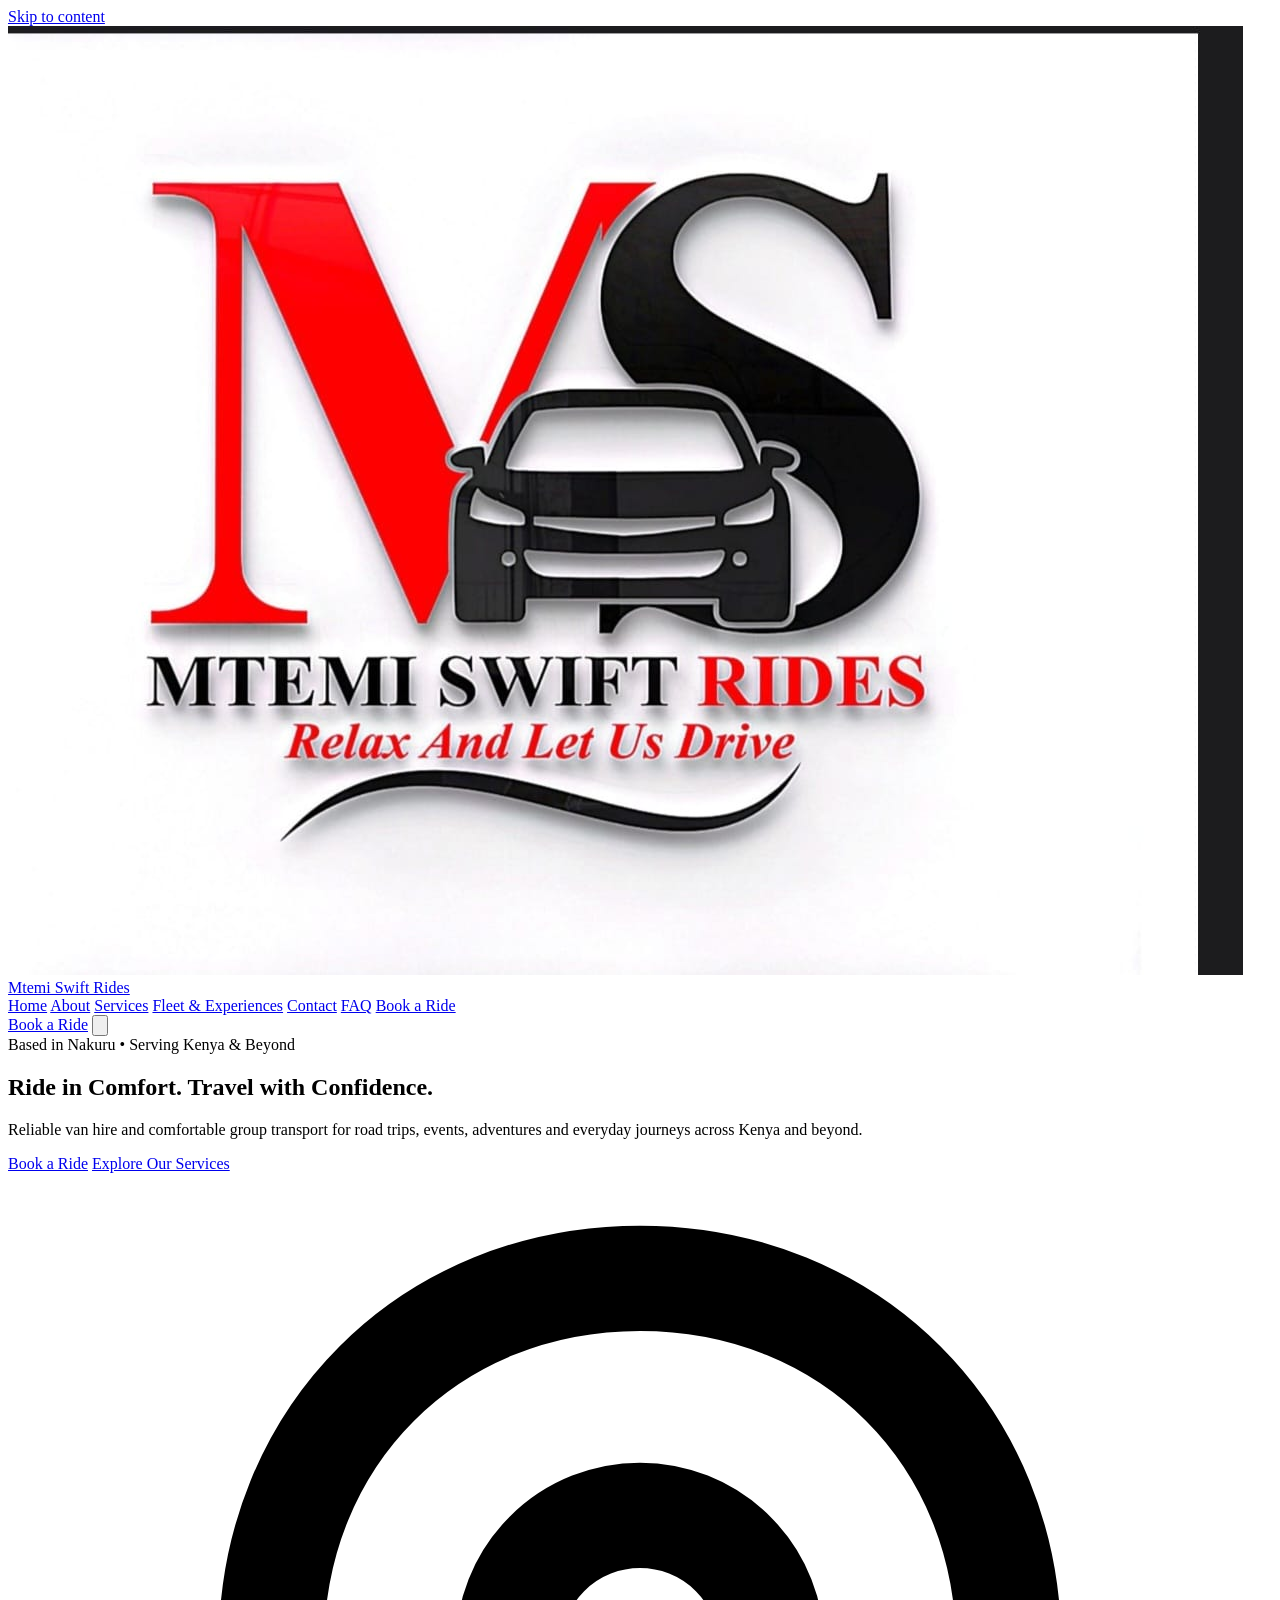
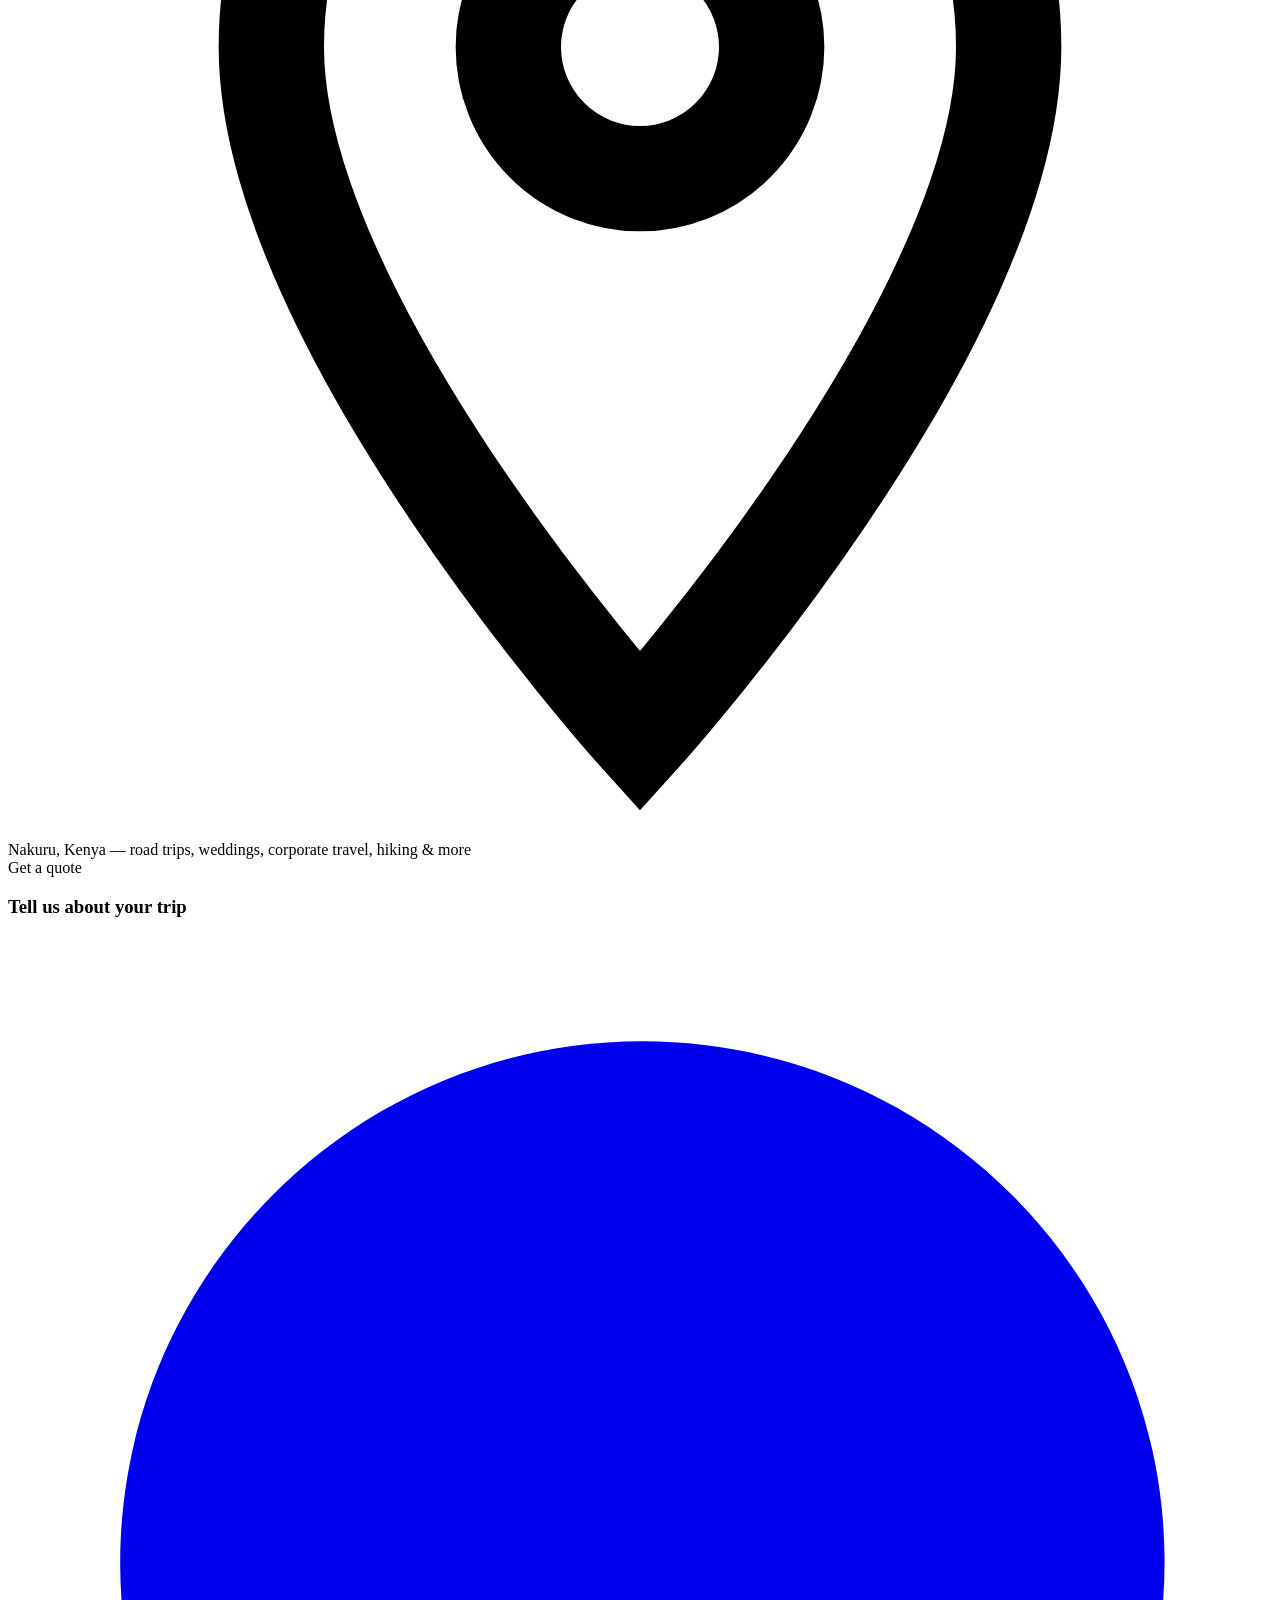
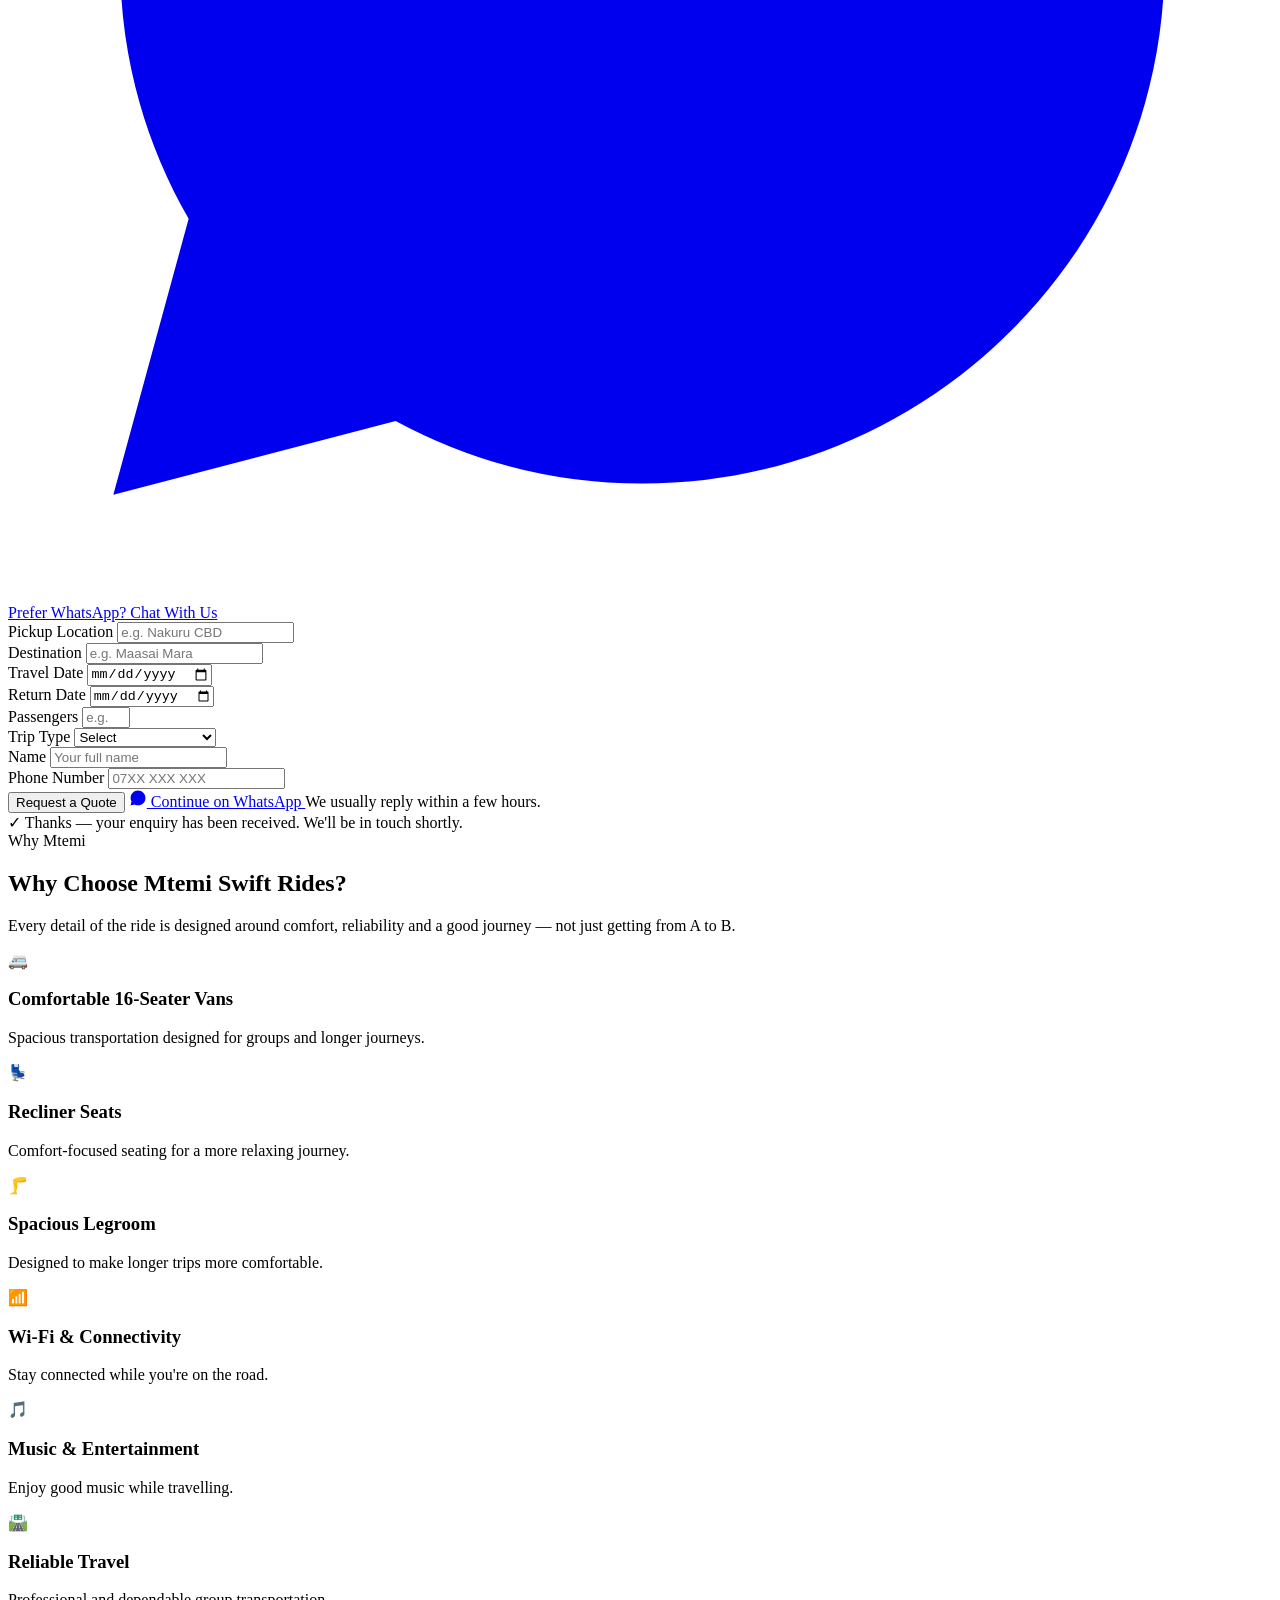
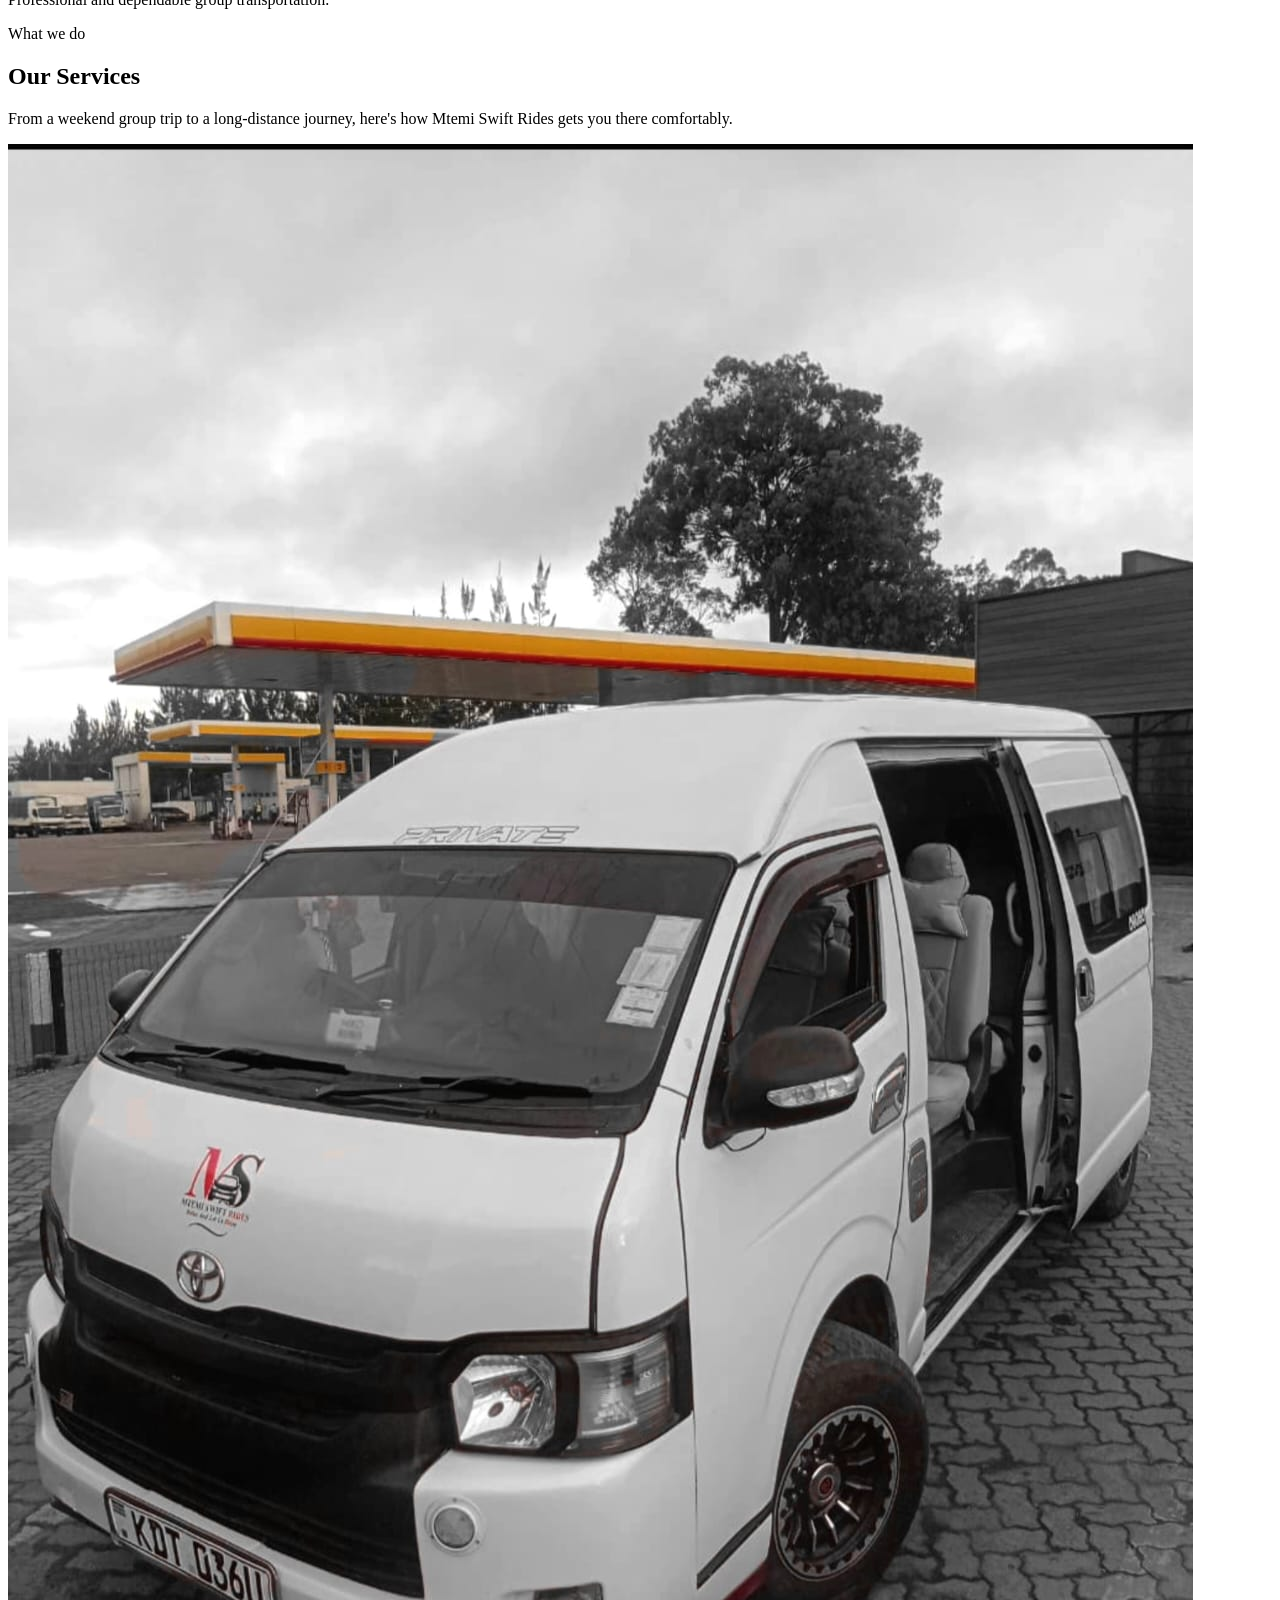
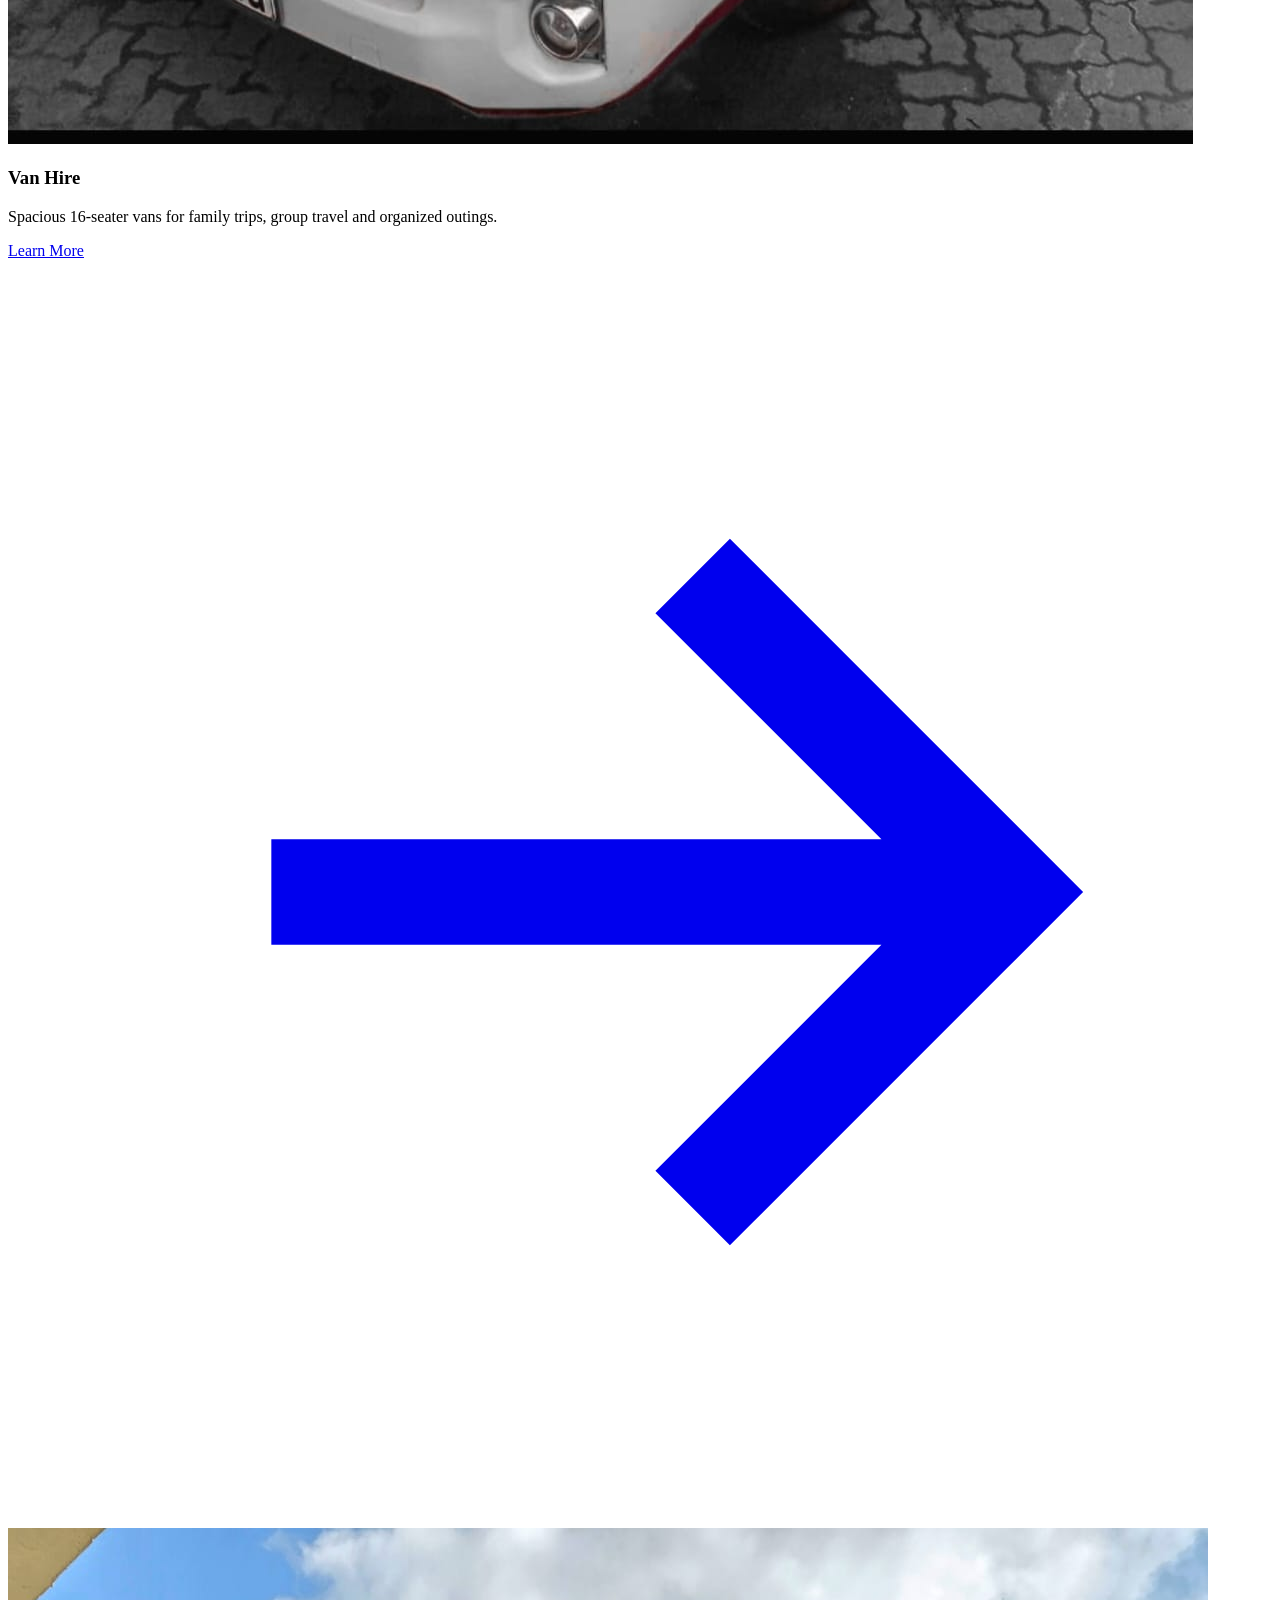
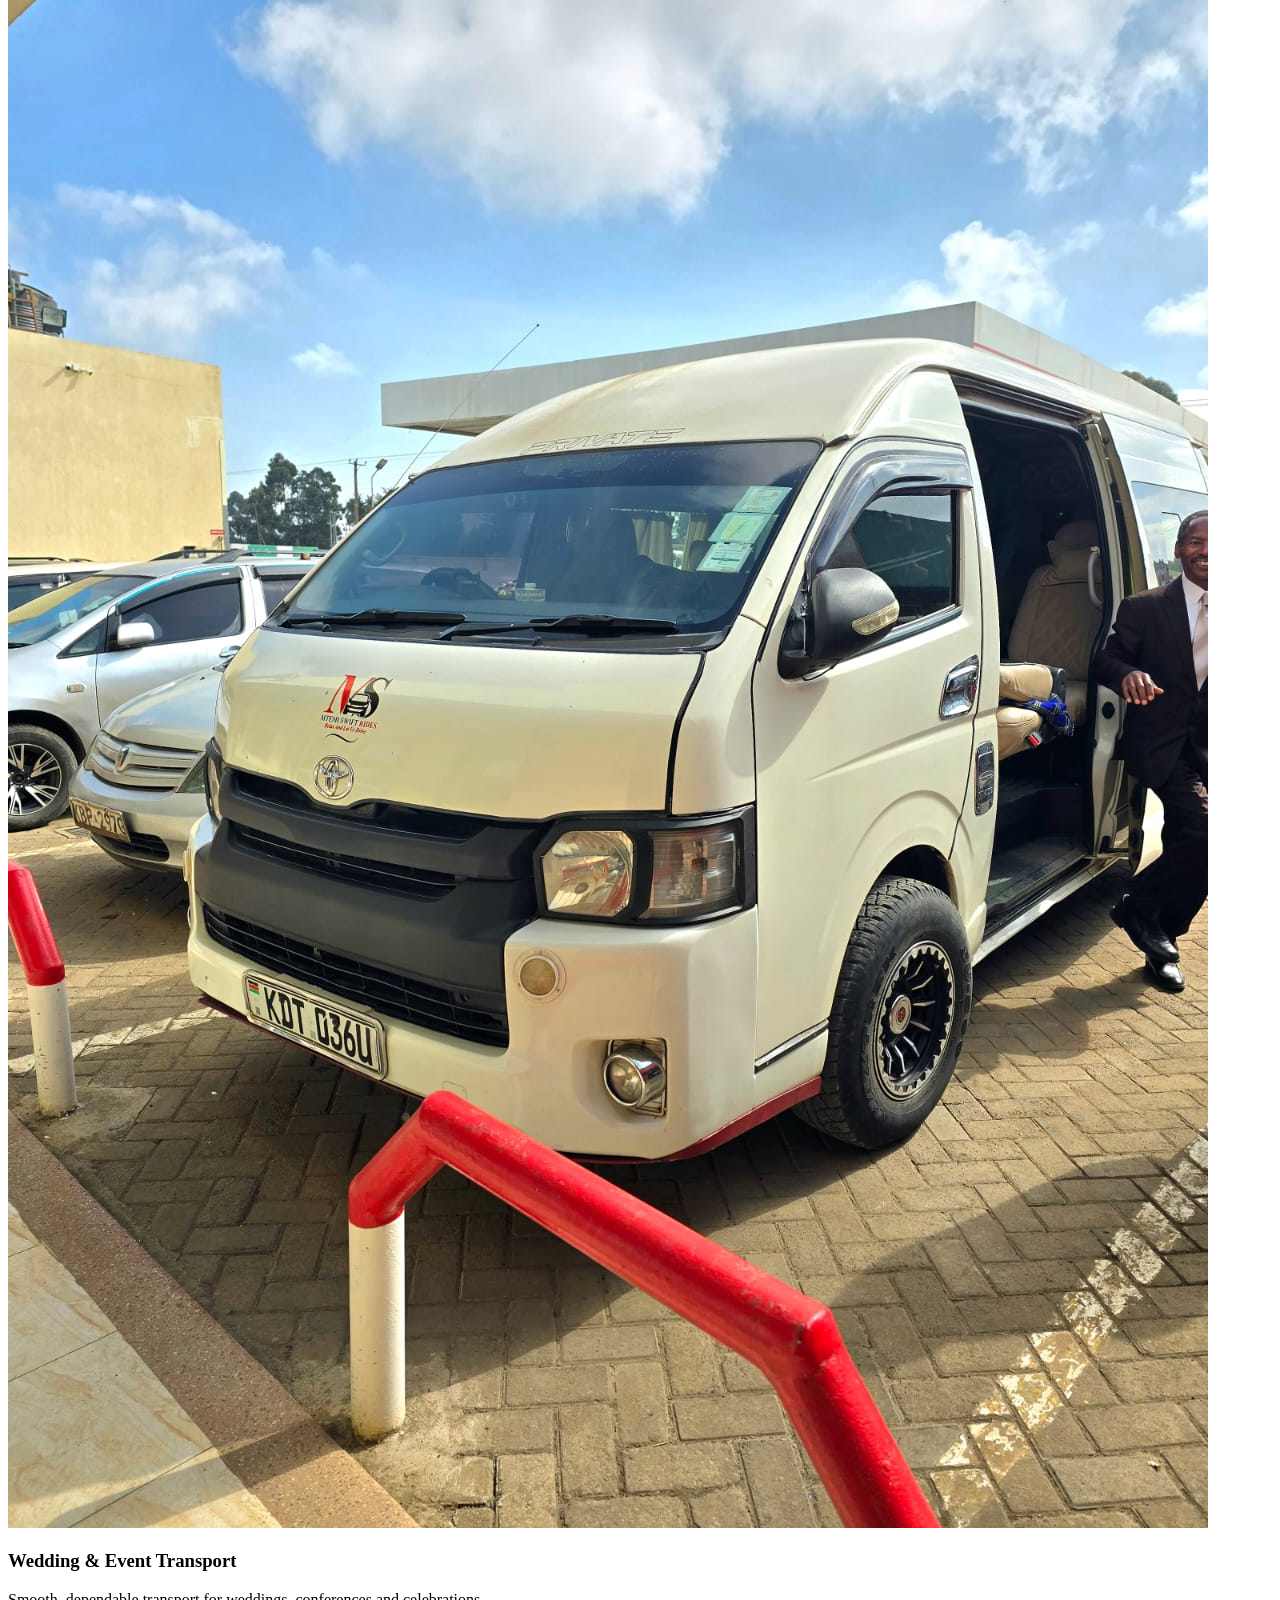
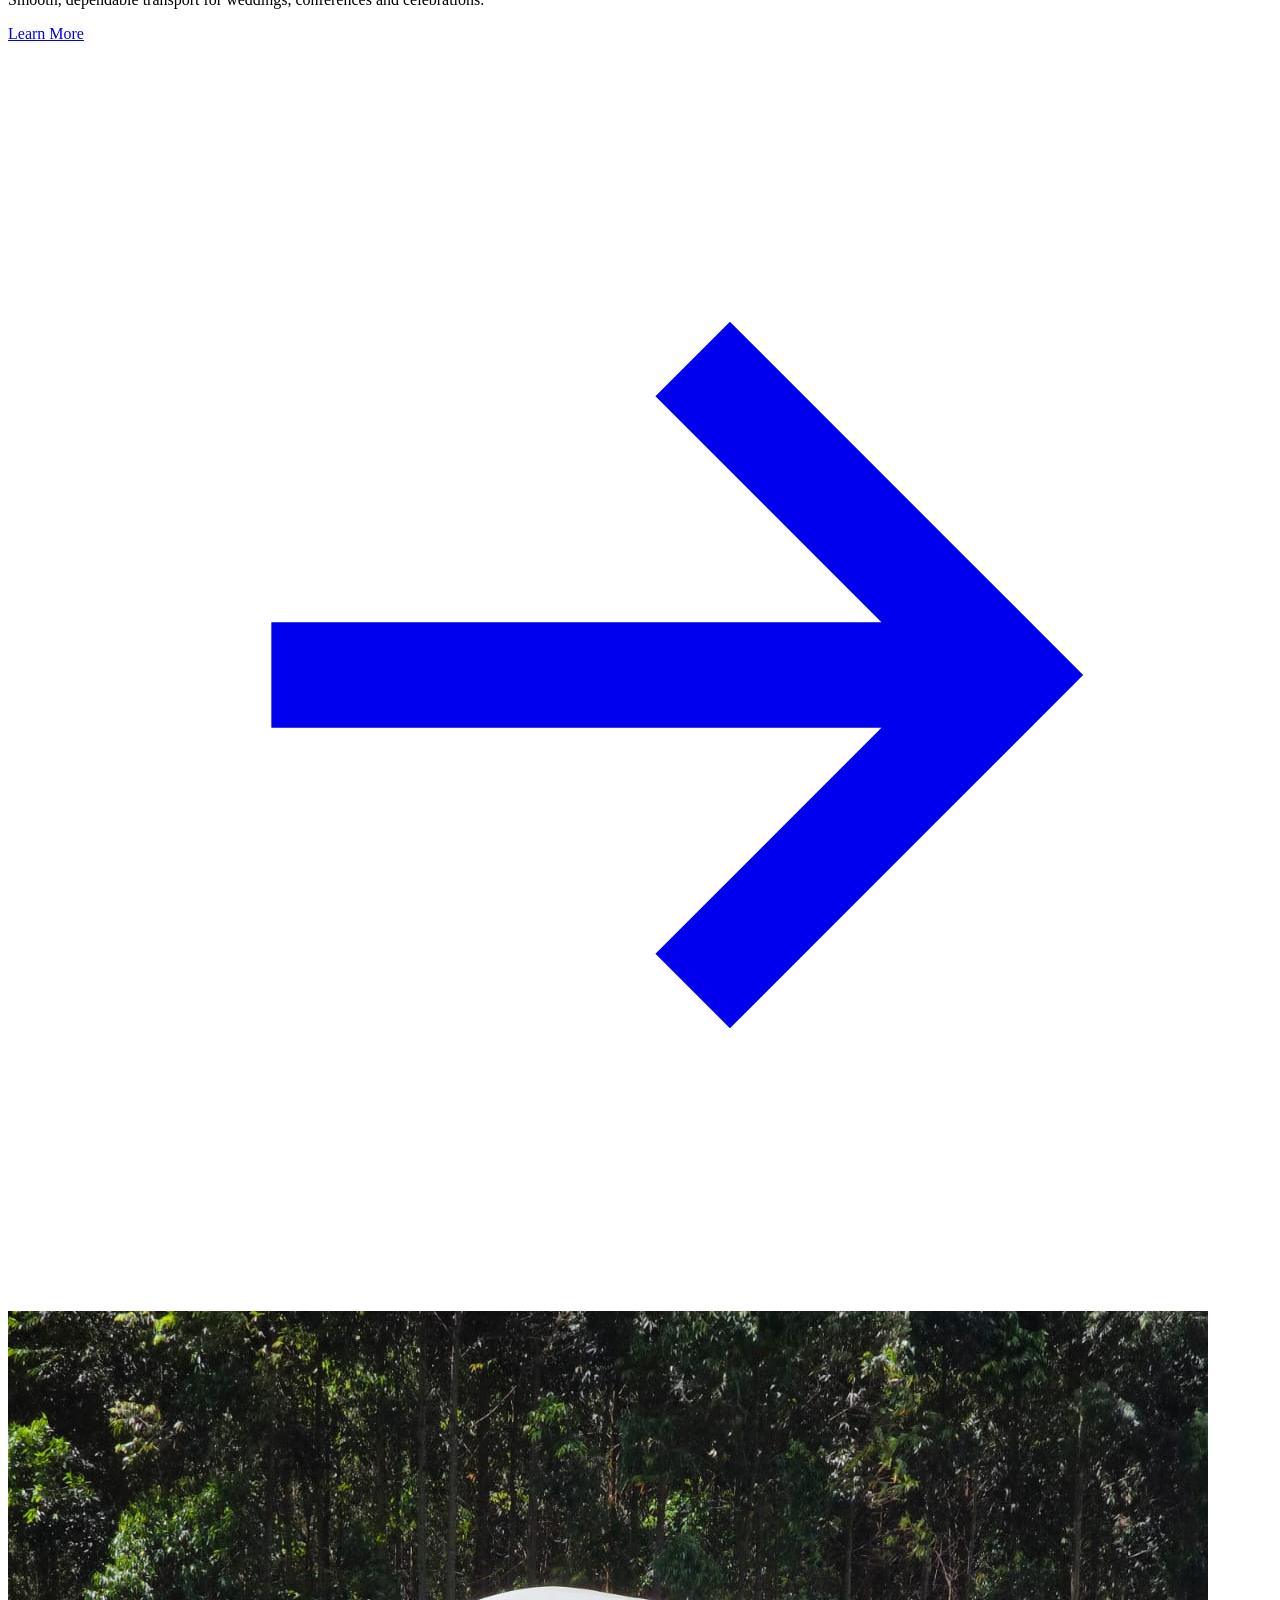
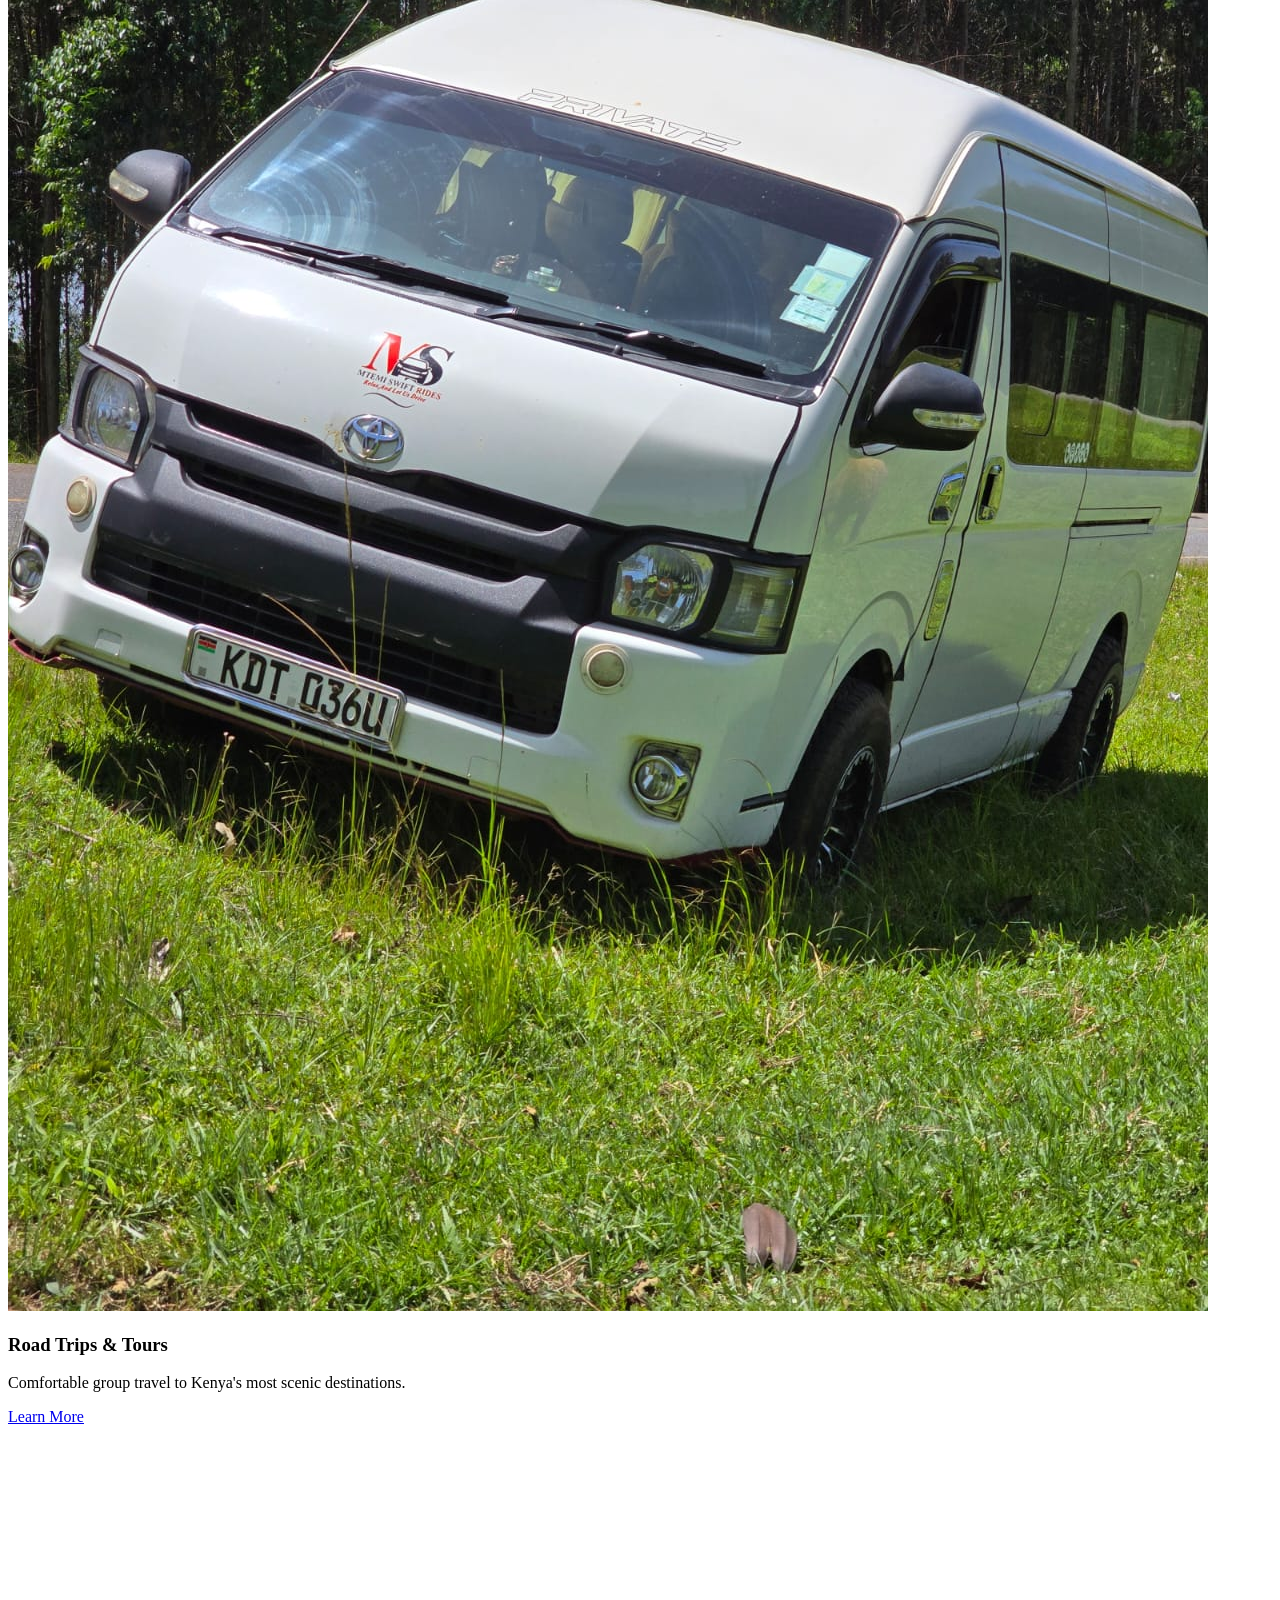
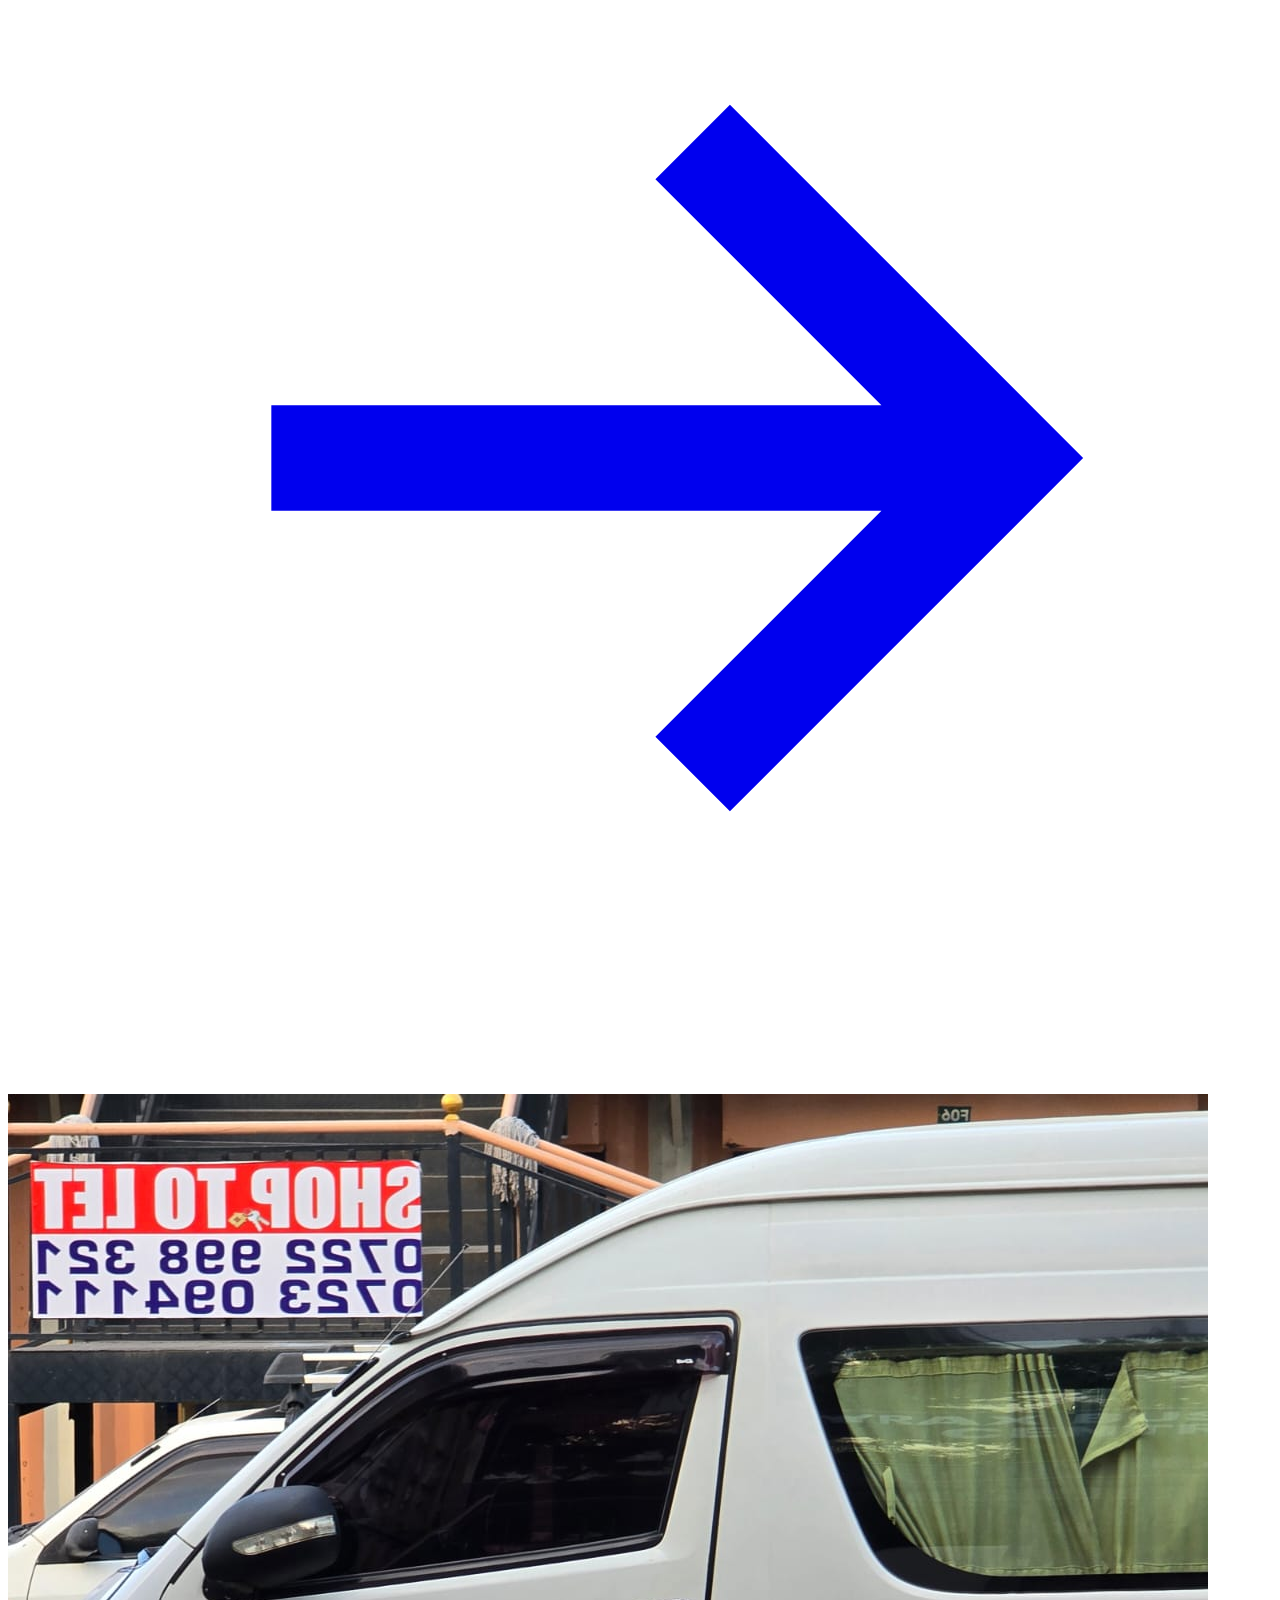
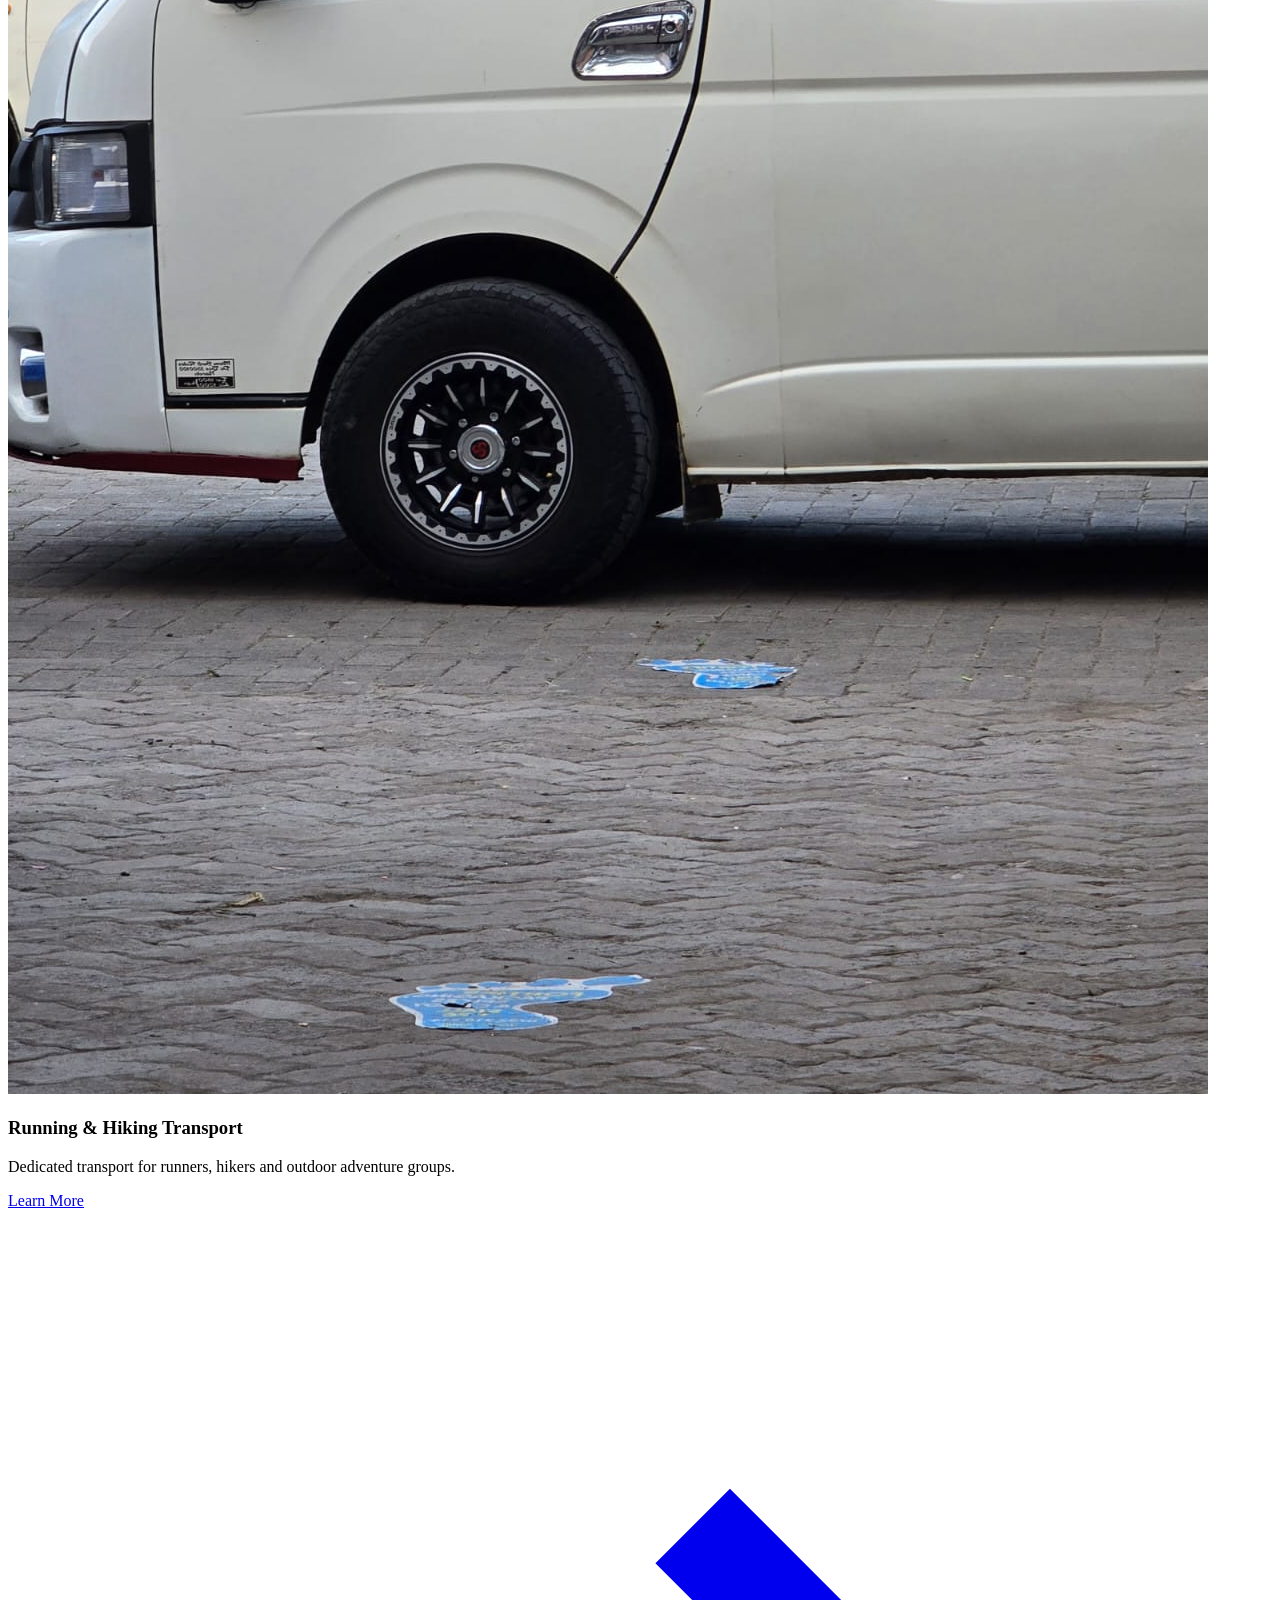
==== commit c7c30d39: "Improve SEO and add Google crawl files" ====
--- a/index.html
+++ b/index.html
@@ -1,33 +1,14 @@
 <!DOCTYPE html>
 <html lang="en">
 <head>
-<meta charset="UTF-8" />
-<meta name="viewport" content="width=device-width, initial-scale=1.0" />
-<title>Mtemi Swift Rides | 16-Seater Van Hire & Group Transport in Nakuru, Kenya</title>
-<meta name="description" content="Comfortable 16-seater van hire and group transport in Nakuru, Kenya. Road trips, weddings, corporate travel, hiking and running event transport, and long-distance journeys — booked in minutes." />
-<meta name="keywords" content="van hire Nakuru, 16 seater van hire Nakuru, transport company Nakuru, van hire Kenya, group transport Nakuru, wedding transport Nakuru, road trip transport Kenya, hiking transport Kenya, running event transport Kenya, corporate transport Nakuru" />
-<link rel="canonical" href="https://www.mtemiswiftrides.co.ke/" />
-<meta property="og:type" content="website" />
-<meta property="og:title" content="Mtemi Swift Rides | Comfortable Journeys. Reliable Rides. Memorable Experiences." />
-<meta property="og:description" content="16-seater van hire and group transport across Kenya, based in Nakuru. Road trips, weddings, corporate travel, hiking, running events and long-distance journeys." />
-<meta property="og:image" content="/assets/img/og-cover.jpg" />
-<meta property="og:url" content="https://www.mtemiswiftrides.co.ke/" />
-<meta name="twitter:card" content="summary_large_image" />
-<link rel="preconnect" href="https://fonts.googleapis.com" />
-<link rel="preconnect" href="https://fonts.gstatic.com" crossorigin />
-<link href="https://fonts.googleapis.com/css2?family=Fraunces:opsz,wght@9..144,500;9..144,600;9..144,700&family=Plus+Jakarta+Sans:wght@400;500;600;700;800&family=JetBrains+Mono:wght@500&display=swap" rel="stylesheet" />
-<link rel="stylesheet" href="/assets/css/style.css" />
-<script type="application/ld+json">
-{
-  "@context": "https://schema.org",
-  "@type": "TransportationCompany",
-  "name": "Mtemi Swift Rides",
-  "description": "16-seater van hire and group passenger transport based in Nakuru, Kenya, serving road trips, weddings, corporate travel, hiking, running events and long-distance journeys.",
-  "areaServed": "Kenya",
-  "address": { "@type": "PostalAddress", "addressLocality": "Nakuru", "addressCountry": "KE" },
-  "url": "https://www.mtemiswiftrides.co.ke/"
-}
-</script>
+    <meta charset="UTF-8">
+    <meta name="viewport" content="width=device-width, initial-scale=1.0">
+
+    <title>Mtemi Swift Rides | 16-Seater Van Hire in Nakuru, Kenya</title>
+
+    <meta name="description"
+          content="Mtemi Swift Rides offers reliable 16-seater van hire, group transport, event transport and road trips from Nakuru across Kenya.">
+
 </head>
 <body>
 <a href="#main" class="skip-link">Skip to content</a>
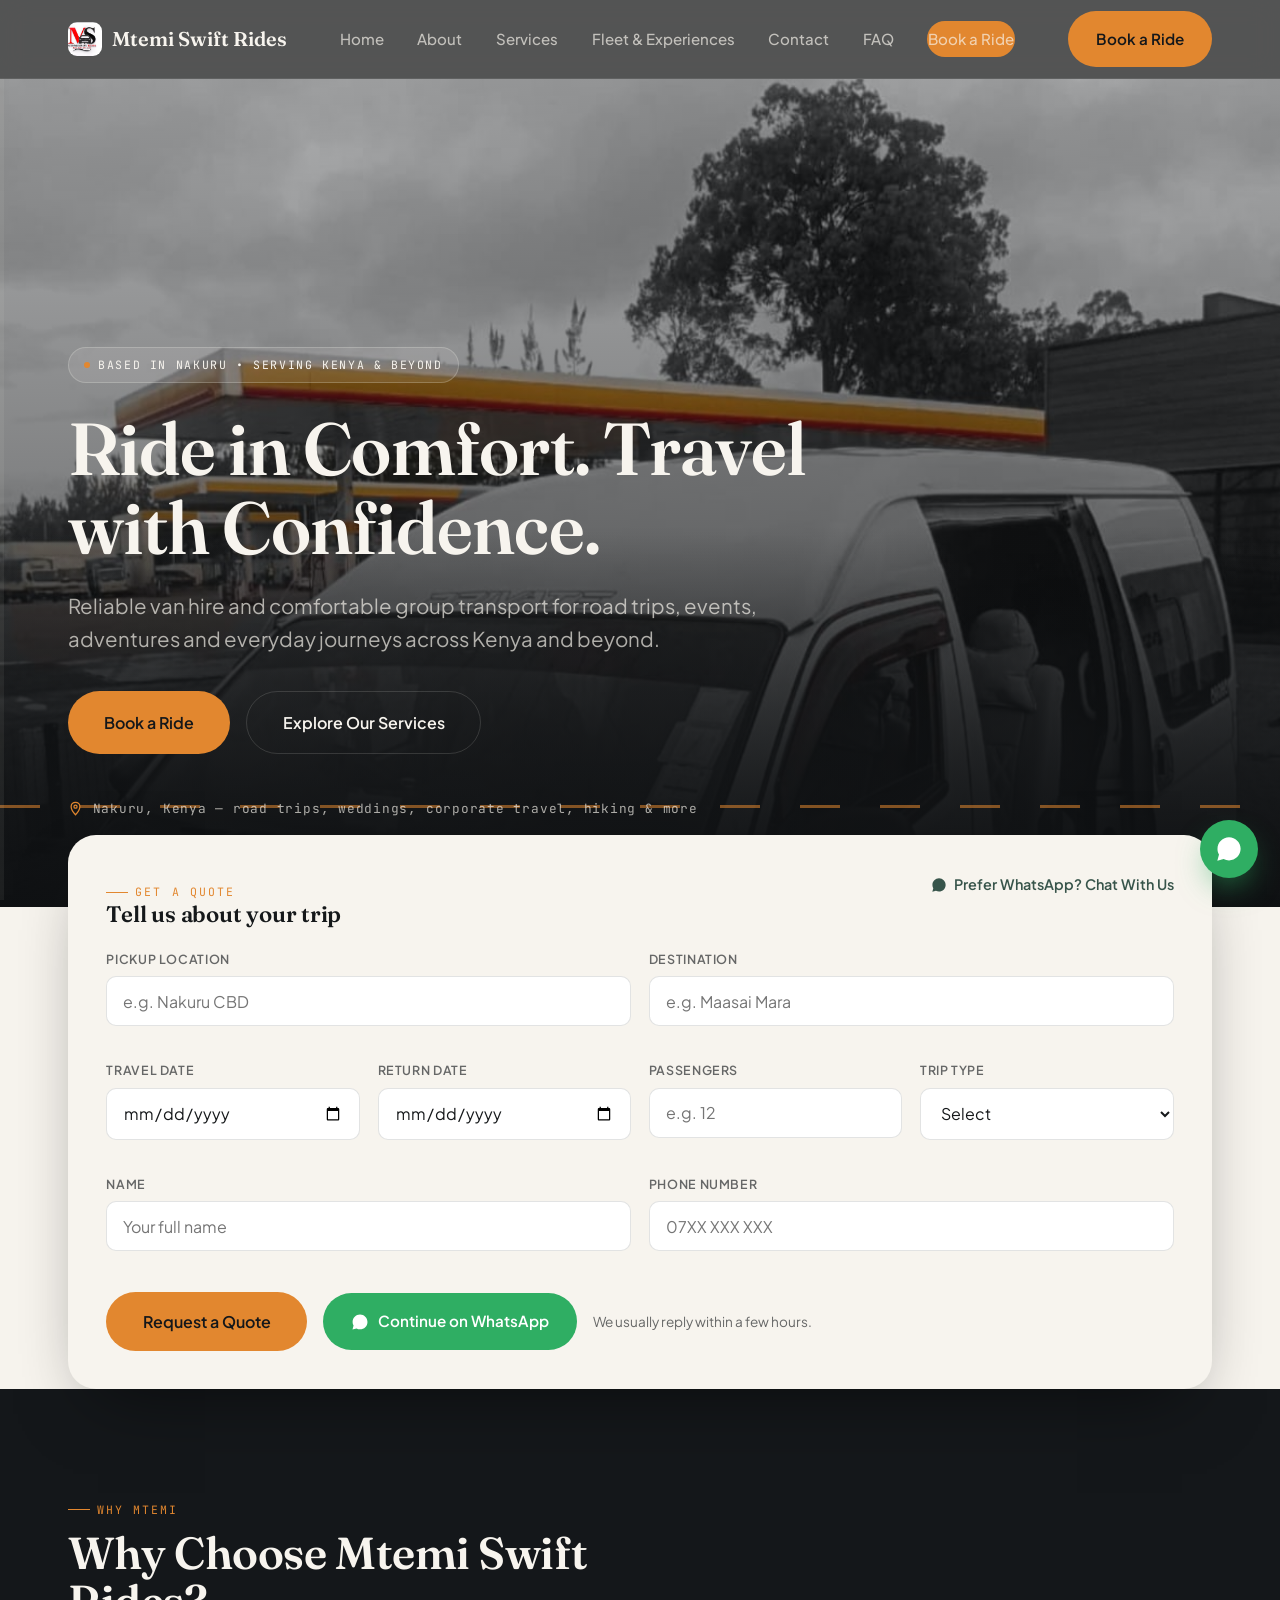
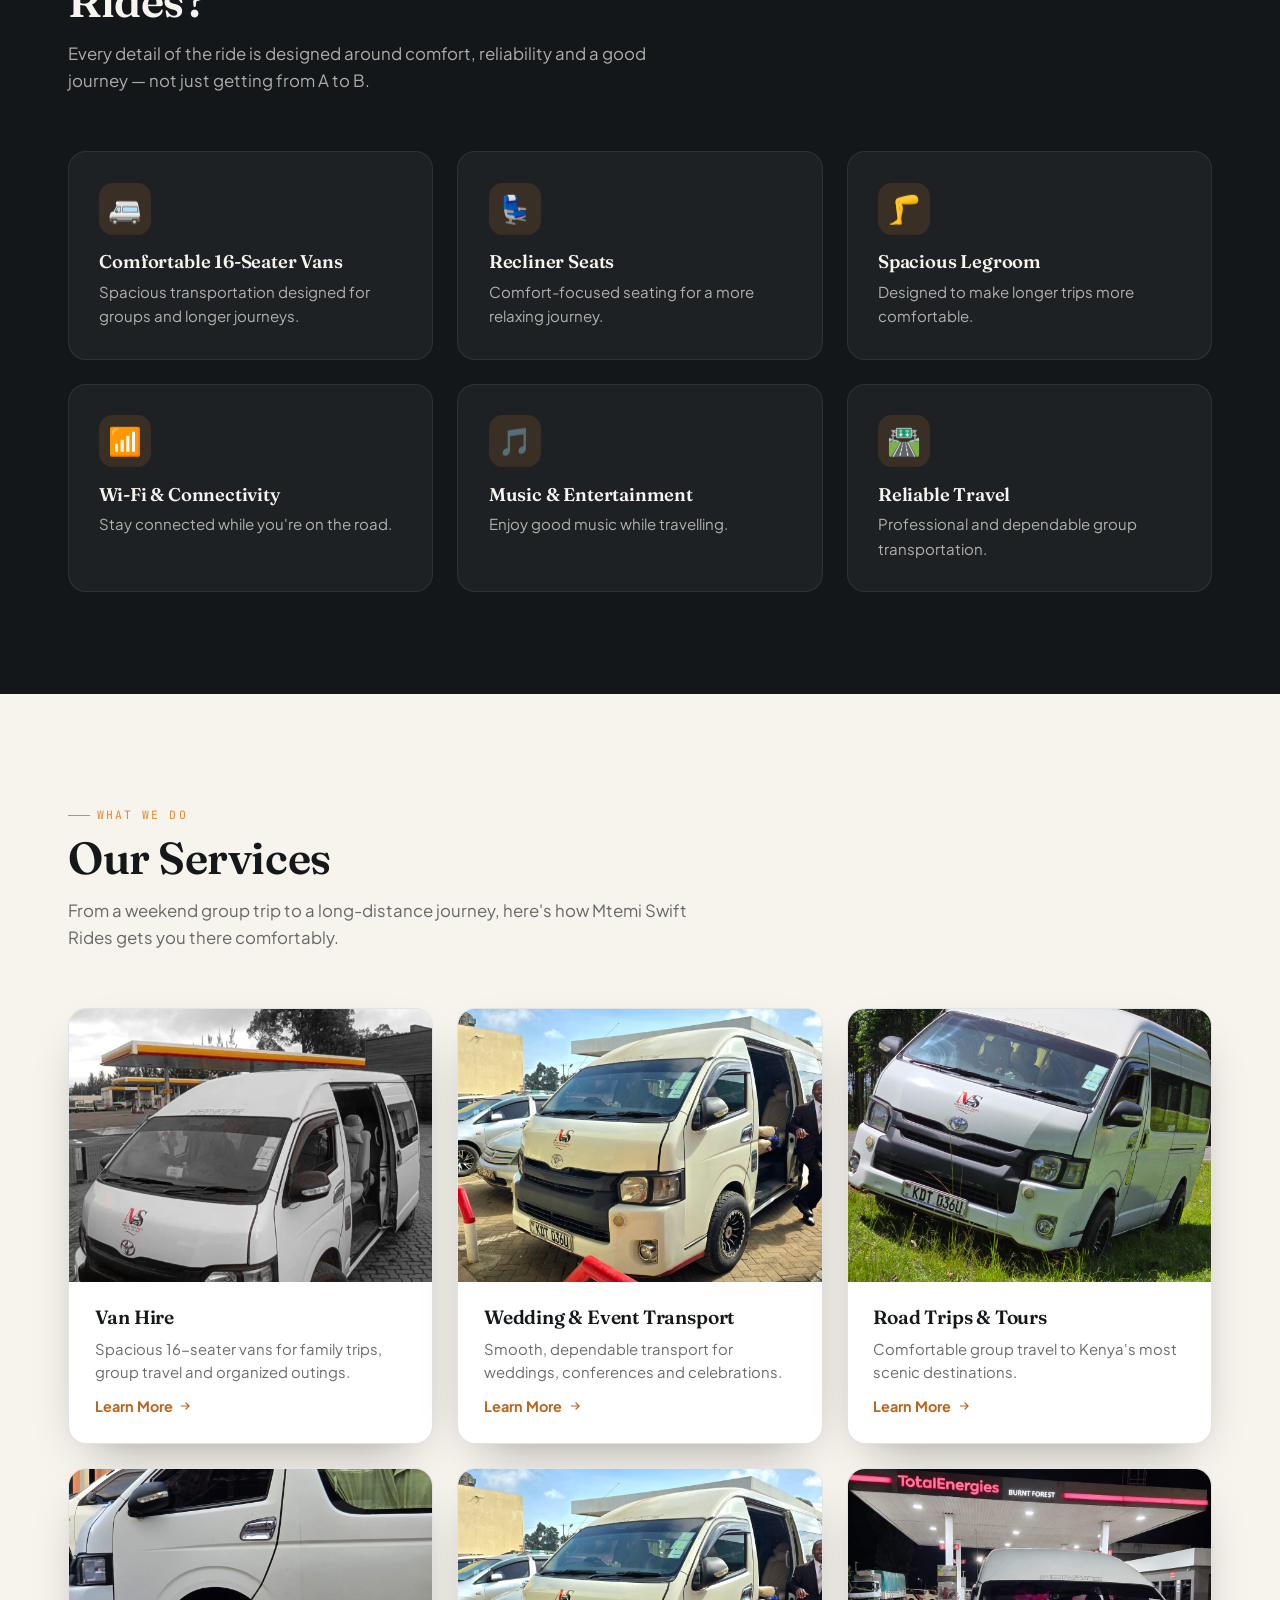
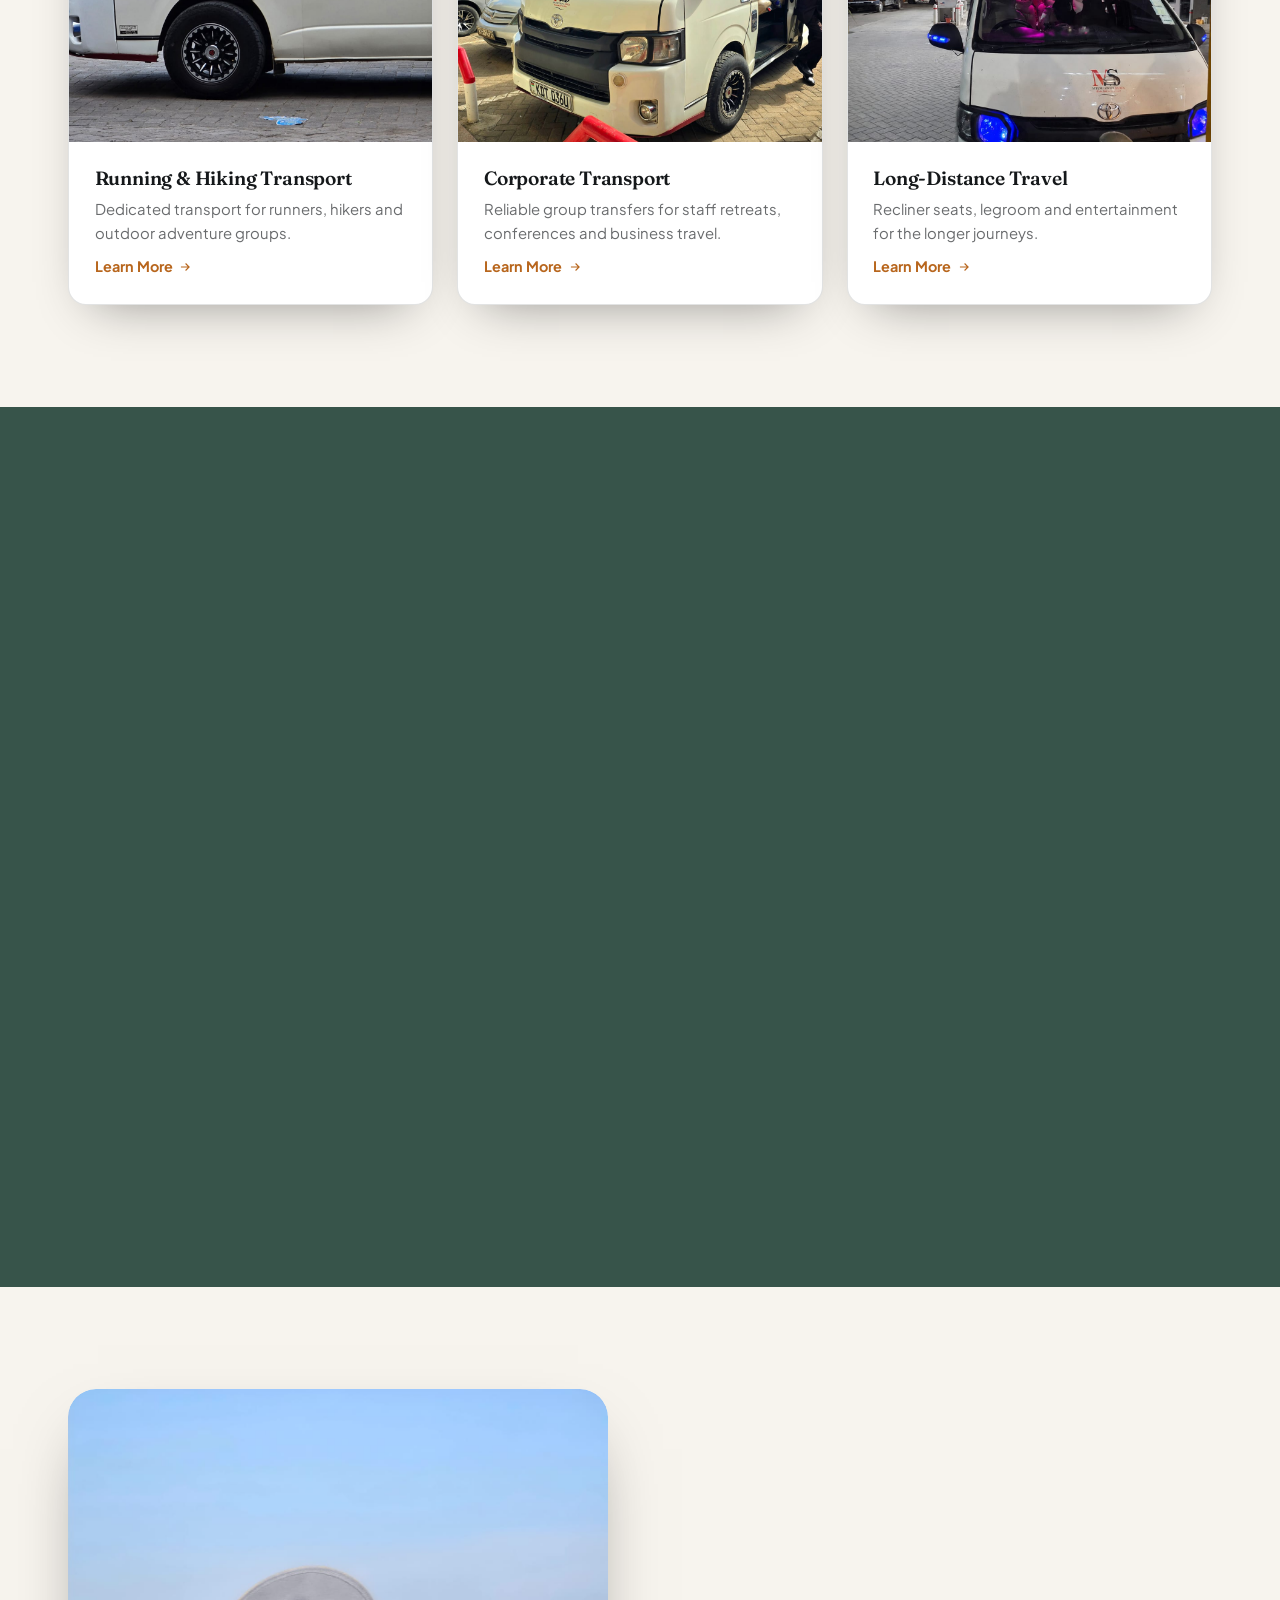
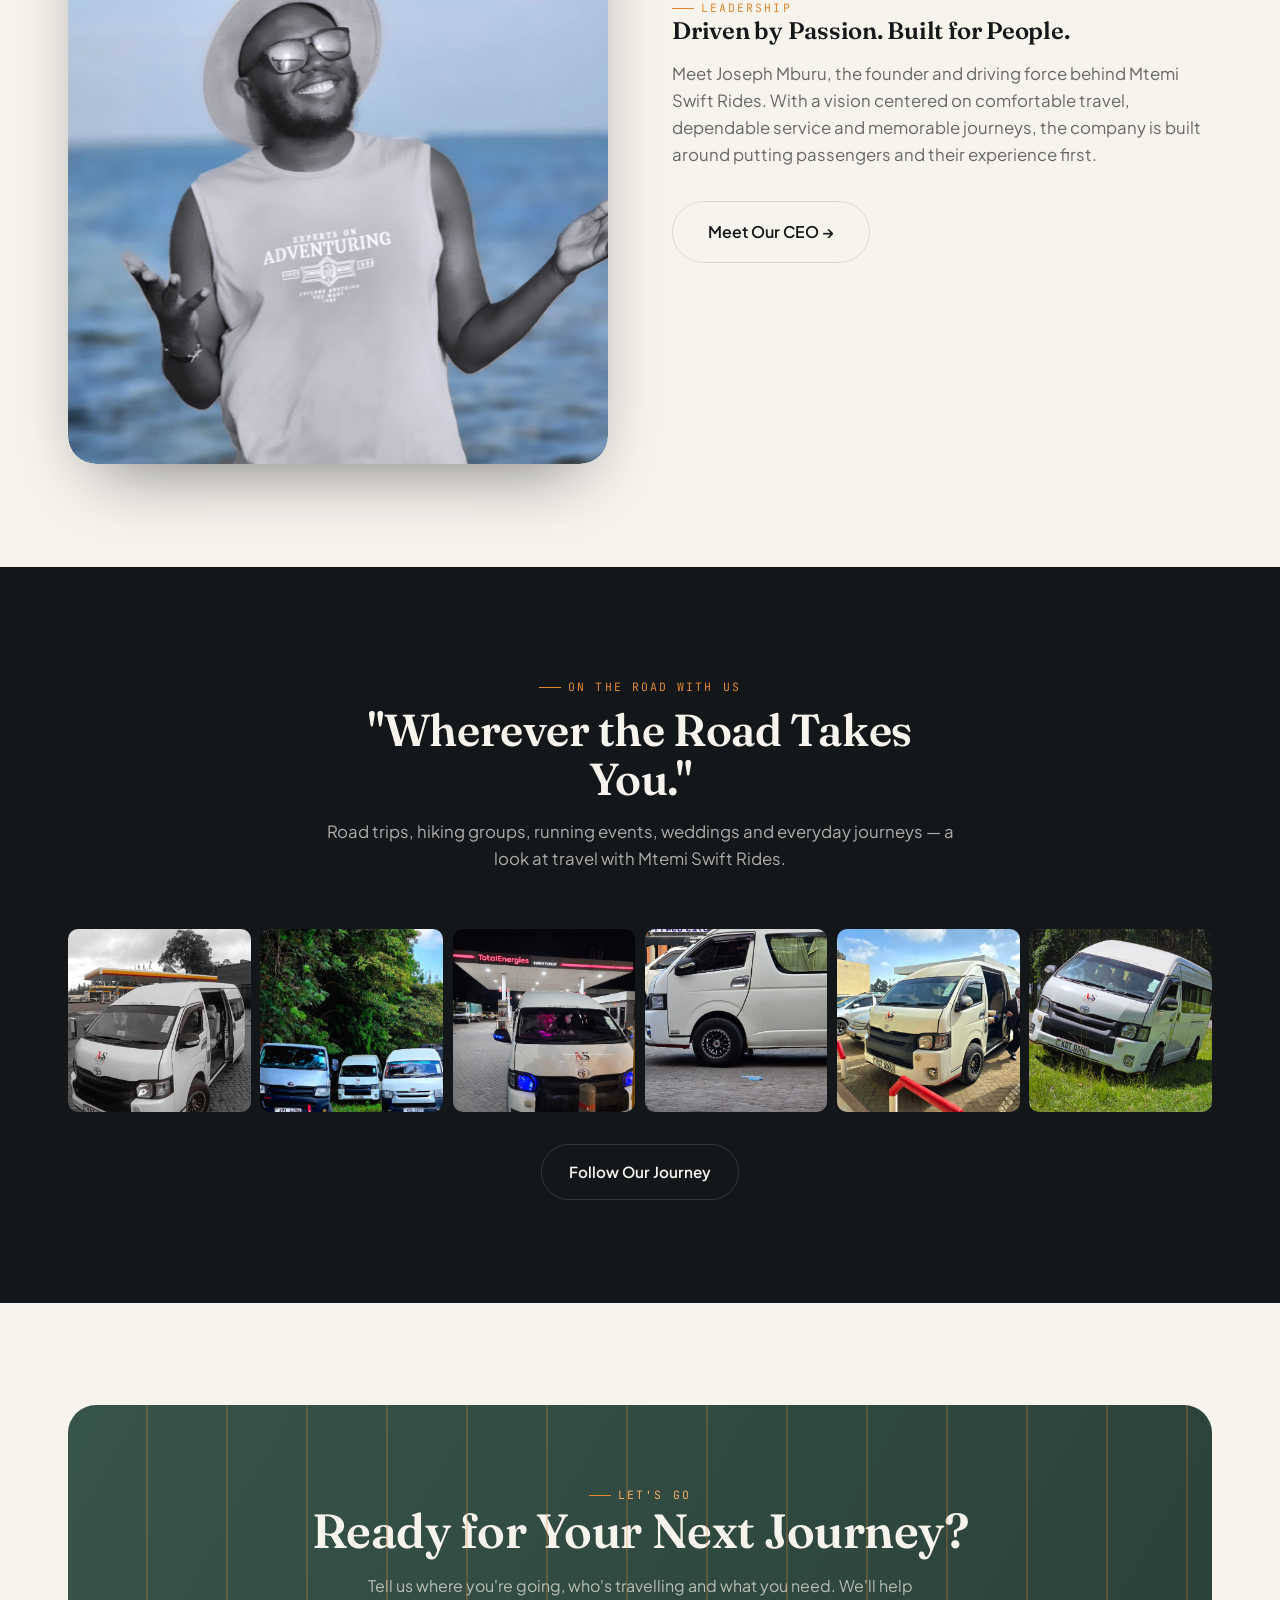
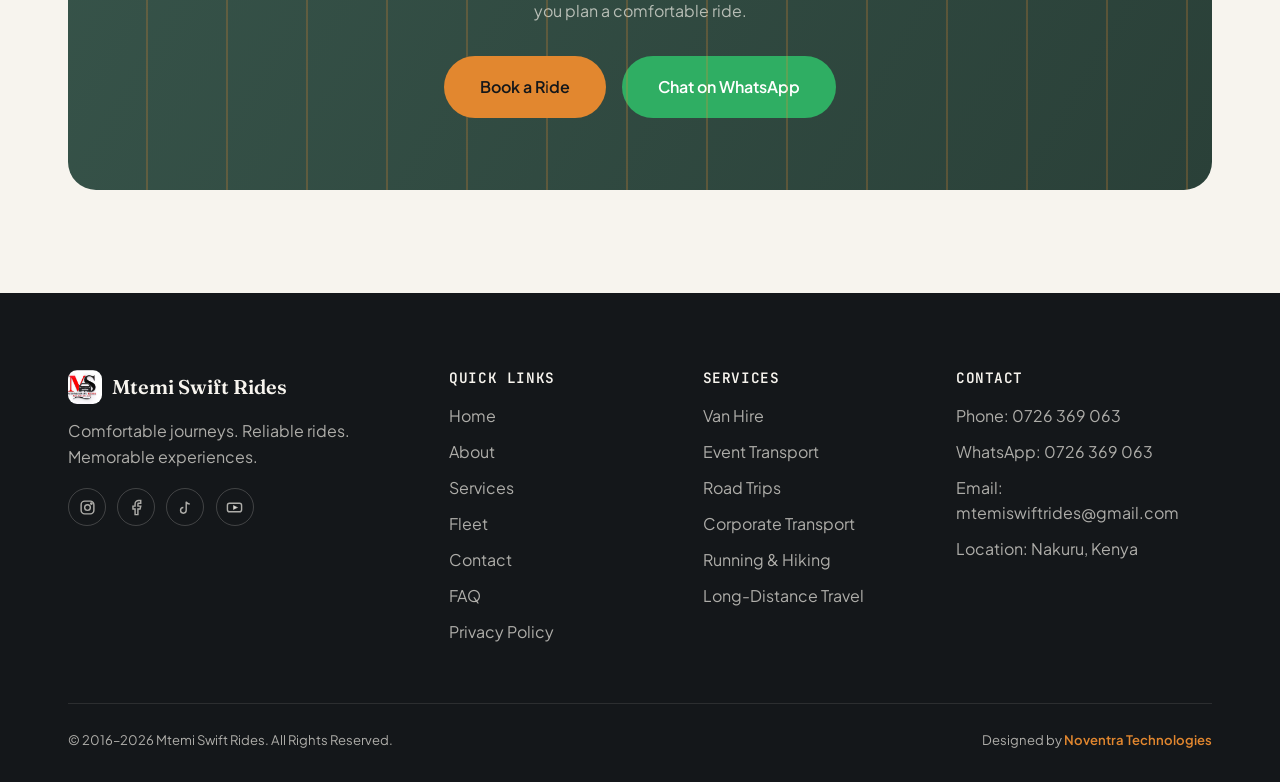
==== commit 985f5bb6: "Restore homepage styling and SEO metadata" ====
--- a/index.html
+++ b/index.html
@@ -9,6 +9,39 @@
     <meta name="description"
           content="Mtemi Swift Rides offers reliable 16-seater van hire, group transport, event transport and road trips from Nakuru across Kenya.">
 
+    <link rel="canonical" href="https://mtemiswiftrides.co.ke/">
+
+    <meta property="og:type" content="website">
+    <meta property="og:title" content="Mtemi Swift Rides | 16-Seater Van Hire in Nakuru">
+    <meta property="og:description"
+          content="Comfortable 16-seater van hire and group transport across Kenya, based in Nakuru.">
+    <meta property="og:url" content="https://mtemiswiftrides.co.ke/">
+
+    <link rel="preconnect" href="https://fonts.googleapis.com">
+    <link rel="preconnect" href="https://fonts.gstatic.com" crossorigin>
+
+    <link href="https://fonts.googleapis.com/css2?family=Fraunces:opsz,wght@9..144,500;9..144,600;9..144,700&family=Plus+Jakarta+Sans:wght@400;500;600;700;800&family=JetBrains+Mono:wght@500&display=swap"
+          rel="stylesheet">
+
+    <!-- Main website stylesheet -->
+    <link rel="stylesheet" href="/assets/css/style.css">
+
+    <!-- Local Business / Transportation structured data -->
+    <script type="application/ld+json">
+    {
+        "@context": "https://schema.org",
+        "@type": "TransportationCompany",
+        "name": "Mtemi Swift Rides",
+        "description": "16-seater van hire and group passenger transport based in Nakuru, Kenya, serving road trips, weddings, corporate travel, hiking, running events and long-distance journeys.",
+        "areaServed": "Kenya",
+        "address": {
+            "@type": "PostalAddress",
+            "addressLocality": "Nakuru",
+            "addressCountry": "KE"
+        },
+        "url": "https://mtemiswiftrides.co.ke/"
+    }
+    </script>
 </head>
 <body>
 <a href="#main" class="skip-link">Skip to content</a>
--- a/assets/css/style.css
+++ b/assets/css/style.css
@@ -0,0 +1,378 @@
+/* =========================================================
+   MTEMI SWIFT RIDES — DESIGN SYSTEM
+   Palette: Rift Valley dusk (amber) + highland forest (green)
+   on a charcoal-road base, with a cream daylight counterpart.
+   Signature element: the "Roadline" — a dashed lane-marker
+   that threads through the page, animating as you scroll,
+   because for this brand the journey IS the experience.
+   ========================================================= */
+
+:root {
+  /* --- Color tokens --- */
+  --charcoal: #14171a;
+  --charcoal-2: #1d2124;
+  --charcoal-3: #262b2f;
+  --cream: #f7f4ee;
+  --cream-2: #f0ebe0;
+  --ink: #15181a;
+  --amber: #e2872f;
+  --amber-dark: #b8661d;
+  --amber-light: #f2ab68;
+  --forest: #37544a;
+  --forest-light: #4d7568;
+  --dust: #b98a63;
+  --mist-on-dark: rgba(247, 244, 238, 0.68);
+  --mist-on-dark-soft: rgba(247, 244, 238, 0.4);
+  --line-on-dark: rgba(247, 244, 238, 0.14);
+  --mist-on-light: rgba(21, 24, 26, 0.64);
+  --line-on-light: rgba(21, 24, 26, 0.12);
+
+  /* --- Type --- */
+  --font-display: "Fraunces", "Iowan Old Style", Georgia, serif;
+  --font-body: "Plus Jakarta Sans", -apple-system, BlinkMacSystemFont, sans-serif;
+  --font-mono: "JetBrains Mono", ui-monospace, SFMono-Regular, monospace;
+
+  /* --- Layout --- */
+  --container: 1240px;
+  --radius-sm: 10px;
+  --radius-md: 18px;
+  --radius-lg: 28px;
+  --shadow-soft: 0 20px 50px -25px rgba(0, 0, 0, 0.45);
+  --shadow-lift: 0 30px 70px -30px rgba(0, 0, 0, 0.55);
+  --ease: cubic-bezier(0.22, 1, 0.36, 1);
+}
+
+/* ---------- Reset & base ---------- */
+* { box-sizing: border-box; margin: 0; padding: 0; }
+html { scroll-behavior: smooth; }
+body {
+  font-family: var(--font-body);
+  background: var(--cream);
+  color: var(--ink);
+  line-height: 1.6;
+  -webkit-font-smoothing: antialiased;
+  overflow-x: hidden;
+}
+img { max-width: 100%; display: block; }
+a { color: inherit; text-decoration: none; }
+ul { list-style: none; }
+button { font-family: inherit; cursor: pointer; }
+input, select, textarea { font-family: inherit; font-size: 1rem; }
+
+h1, h2, h3, h4 { font-family: var(--font-display); font-weight: 600; line-height: 1.08; letter-spacing: -0.01em; }
+.eyebrow {
+  font-family: var(--font-mono);
+  font-size: 0.72rem;
+  letter-spacing: 0.18em;
+  text-transform: uppercase;
+  color: var(--amber);
+  display: inline-flex;
+  align-items: center;
+  gap: 0.6em;
+}
+.eyebrow::before {
+  content: "";
+  width: 22px;
+  height: 1px;
+  background: var(--amber);
+  display: inline-block;
+}
+
+.container { max-width: var(--container); margin: 0 auto; padding: 0 clamp(1.25rem, 4vw, 3rem); }
+.section { padding: clamp(4rem, 8vw, 7rem) 0; position: relative; }
+.section-dark { background: var(--charcoal); color: var(--cream); }
+.section-forest { background: var(--forest); color: var(--cream); }
+.section-tight { padding: clamp(2.5rem, 5vw, 4rem) 0; }
+
+.section-head { max-width: 640px; margin-bottom: clamp(2.5rem, 5vw, 3.5rem); }
+.section-head h2 { font-size: clamp(1.9rem, 4vw, 2.8rem); margin-top: 0.6rem; }
+.section-head p { margin-top: 1rem; font-size: 1.05rem; color: var(--mist-on-light); }
+.section-dark .section-head p, .section-forest .section-head p { color: var(--mist-on-dark); }
+
+.section-head.center { margin-left: auto; margin-right: auto; text-align: center; }
+
+/* ---------- Buttons ---------- */
+.btn {
+  display: inline-flex; align-items: center; justify-content: center; gap: 0.55rem;
+  font-family: var(--font-body); font-weight: 600; font-size: 0.95rem;
+  padding: 0.95rem 1.7rem; border-radius: 999px; border: 1px solid transparent;
+  transition: transform 0.35s var(--ease), background 0.3s var(--ease), border-color 0.3s var(--ease), color 0.3s var(--ease);
+  white-space: nowrap;
+}
+.btn:active { transform: scale(0.97); }
+.btn-primary { background: var(--amber); color: var(--charcoal); }
+.btn-primary:hover { background: var(--amber-light); transform: translateY(-2px); }
+.btn-outline { border-color: var(--line-on-dark); color: var(--cream); background: transparent; }
+.btn-outline:hover { border-color: var(--cream); background: rgba(247,244,238,0.08); transform: translateY(-2px); }
+.btn-outline-dark { border-color: var(--line-on-light); color: var(--ink); background: transparent; }
+.btn-outline-dark:hover { border-color: var(--ink); background: rgba(21,24,26,0.06); transform: translateY(-2px); }
+.btn-whatsapp { background: #2fae63; color: #fff; }
+.btn-whatsapp:hover { background: #34c26f; transform: translateY(-2px); }
+.btn-block { width: 100%; }
+.btn-lg { padding: 1.1rem 2.2rem; font-size: 1rem; }
+
+/* ---------- Navbar ---------- */
+.navbar {
+  position: sticky; top: 0; z-index: 100;
+  background: rgba(20, 23, 26, 0.72);
+  backdrop-filter: blur(14px) saturate(140%);
+  border-bottom: 1px solid rgba(247,244,238,0.08);
+  transition: background 0.4s var(--ease);
+}
+.navbar .container { display: flex; align-items: center; justify-content: space-between; height: 78px; }
+.navbar-brand { display: flex; align-items: center; gap: 0.65rem; color: var(--cream); font-family: var(--font-display); font-size: 1.25rem; font-weight: 600; }
+.navbar-brand .mark { width: 34px; height: 34px; border-radius: 9px; background: #fff; display: grid; place-items: center; color: var(--charcoal); font-family: var(--font-mono); font-weight: 700; font-size: 0.85rem; object-fit: cover; overflow: hidden; }
+.navbar-links { display: flex; align-items: center; gap: 2.1rem; }
+.navbar-links a { color: var(--mist-on-dark); font-size: 0.94rem; font-weight: 500; position: relative; padding: 0.3rem 0; }
+.navbar-links a::after { content: ""; position: absolute; left: 0; bottom: -2px; width: 0; height: 2px; background: var(--amber); transition: width 0.3s var(--ease); }
+.navbar-links a:hover, .navbar-links a[aria-current="page"] { color: var(--cream); }
+.navbar-links a:hover::after, .navbar-links a[aria-current="page"]::after { width: 100%; }
+.navbar-actions { display: flex; align-items: center; gap: 0.75rem; }
+.navbar-toggle { display: none; background: none; border: none; color: var(--cream); }
+.navbar-toggle svg { width: 26px; height: 26px; }
+
+@media (max-width: 900px) {
+  .navbar-links { position: fixed; inset: 78px 0 0 0; background: var(--charcoal); flex-direction: column; justify-content: flex-start; align-items: stretch; padding: 2rem 1.5rem; gap: 0; transform: translateX(100%); transition: transform 0.4s var(--ease); overflow-y: auto; }
+  .navbar-links.open { transform: translateX(0); }
+  .navbar-links a { padding: 1.1rem 0.25rem; border-bottom: 1px solid rgba(247,244,238,0.08); font-size: 1.15rem; }
+  .navbar-links .navbar-cta-mobile { margin-top: 1.5rem; }
+  .navbar-toggle { display: block; }
+  .navbar-actions .btn-primary.desktop-only { display: none; }
+}
+
+/* ---------- Roadline (signature scroll motif) ---------- */
+.roadline-wrap { position: fixed; left: 0; top: 0; width: 4px; height: 100vh; z-index: 90; pointer-events: none; mix-blend-mode: normal; }
+.roadline-track { width: 4px; height: 100%; background: rgba(247,244,238,0.06); }
+.roadline-progress {
+  width: 4px; height: 0%; background: repeating-linear-gradient(var(--amber) 0 22px, transparent 22px 40px);
+  transition: height 0.12s linear;
+}
+@media (max-width: 700px) { .roadline-wrap { display: none; } }
+
+/* ---------- Hero ---------- */
+.hero {
+  position: relative; min-height: 92vh; display: flex; align-items: flex-end;
+  color: var(--cream); overflow: hidden;
+  background: linear-gradient(180deg, rgba(20,23,26,0.35) 0%, rgba(15,17,19,0.55) 55%, rgba(15,17,19,0.94) 100%),
+    url('/assets/img/van-roadside-scenic.jpeg') center 25%/cover no-repeat;
+}
+.hero-road {
+  position: absolute; left: 0; right: 0; bottom: 0; height: 46%;
+  background: linear-gradient(180deg, transparent, rgba(15,17,19,0.9));
+  pointer-events: none;
+}
+.hero-inner { position: relative; z-index: 2; padding-bottom: clamp(3rem, 7vw, 5.5rem); width: 100%; }
+.hero-badge {
+  display: inline-flex; align-items: center; gap: 0.5rem; font-family: var(--font-mono);
+  font-size: 0.72rem; letter-spacing: 0.14em; text-transform: uppercase; color: var(--cream);
+  background: rgba(247,244,238,0.1); border: 1px solid rgba(247,244,238,0.22);
+  padding: 0.5rem 0.95rem; border-radius: 999px; margin-bottom: 1.6rem;
+}
+.hero-badge .dot { width: 6px; height: 6px; border-radius: 50%; background: var(--amber); }
+.hero h1 { font-size: clamp(2.5rem, 6vw, 4.6rem); max-width: 18ch; }
+.hero p.lede { font-size: clamp(1.05rem, 1.6vw, 1.3rem); max-width: 46ch; color: var(--mist-on-dark); margin-top: 1.4rem; }
+.hero-ctas { display: flex; flex-wrap: wrap; gap: 1rem; margin-top: 2.2rem; }
+.hero-meta { margin-top: 2.8rem; display: flex; align-items: center; gap: 0.6rem; font-family: var(--font-mono); font-size: 0.8rem; letter-spacing: 0.06em; color: var(--mist-on-dark); }
+.hero-meta svg { width: 15px; height: 15px; color: var(--amber); }
+
+/* Simple animated dashes along a road-like horizon under the hero */
+.hero-dashes { position: absolute; left: 0; right: 0; bottom: 12%; height: 3px; z-index: 2; overflow: hidden; opacity: 0.55; }
+.hero-dashes::before {
+  content: ""; position: absolute; inset: 0;
+  background: repeating-linear-gradient(90deg, var(--amber) 0 40px, transparent 40px 80px);
+  animation: dash-move 3.5s linear infinite;
+}
+@keyframes dash-move { to { transform: translateX(-80px); } }
+
+/* ---------- Booking widget ---------- */
+.booking-panel {
+  background: var(--cream); border-radius: var(--radius-lg); box-shadow: var(--shadow-lift);
+  padding: clamp(1.5rem, 3vw, 2.5rem); position: relative; z-index: 5;
+  margin-top: clamp(-4.5rem, -6vw, -3.5rem);
+}
+.booking-panel-head { display: flex; align-items: baseline; justify-content: space-between; flex-wrap: wrap; gap: 0.75rem; margin-bottom: 1.5rem; }
+.booking-panel-head h3 { font-size: 1.4rem; }
+.booking-panel-head .wa-link { font-size: 0.9rem; font-weight: 600; color: var(--forest); display: inline-flex; align-items: center; gap: 0.4rem; }
+.booking-panel-head .wa-link svg { width: 16px; height: 16px; }
+
+.form-grid { display: grid; grid-template-columns: repeat(4, 1fr); gap: 1rem 1.1rem; }
+.form-grid .span-2 { grid-column: span 2; }
+.form-grid .span-4 { grid-column: span 4; }
+@media (max-width: 860px) { .form-grid { grid-template-columns: repeat(2, 1fr); } .form-grid .span-4 { grid-column: span 2; } }
+@media (max-width: 520px) { .form-grid { grid-template-columns: 1fr; } .form-grid .span-2, .form-grid .span-4 { grid-column: span 1; } }
+
+.field { display: flex; flex-direction: column; gap: 0.4rem; }
+.field label { font-size: 0.78rem; font-weight: 600; color: var(--mist-on-light); text-transform: uppercase; letter-spacing: 0.05em; }
+.field input, .field select, .field textarea {
+  border: 1.5px solid var(--line-on-light); border-radius: var(--radius-sm); padding: 0.85rem 1rem;
+  background: #fff; color: var(--ink); transition: border-color 0.25s var(--ease), box-shadow 0.25s var(--ease);
+}
+.field input:focus, .field select:focus, .field textarea:focus {
+  outline: none; border-color: var(--amber); box-shadow: 0 0 0 4px rgba(226,135,47,0.15);
+}
+.field textarea { resize: vertical; min-height: 100px; }
+.form-actions { display: flex; align-items: center; gap: 1rem; flex-wrap: wrap; margin-top: 1.4rem; }
+.form-note { font-size: 0.85rem; color: var(--mist-on-light); }
+.form-success {
+  display: none; align-items: center; gap: 0.6rem; background: rgba(55,84,74,0.1); color: var(--forest);
+  border: 1px solid rgba(55,84,74,0.25); padding: 0.9rem 1.1rem; border-radius: var(--radius-sm); margin-top: 1.2rem; font-weight: 600;
+}
+.form-success.visible { display: flex; }
+.field-error { font-size: 0.78rem; color: #b8461d; min-height: 1em; }
+
+/* ---------- Cards ---------- */
+.grid { display: grid; gap: 1.5rem; }
+.grid-3 { grid-template-columns: repeat(3, 1fr); }
+.grid-2 { grid-template-columns: repeat(2, 1fr); }
+.grid-4 { grid-template-columns: repeat(4, 1fr); }
+@media (max-width: 980px) { .grid-3, .grid-4 { grid-template-columns: repeat(2, 1fr); } }
+@media (max-width: 620px) { .grid-3, .grid-4, .grid-2 { grid-template-columns: 1fr; } }
+
+.feature-card {
+  background: var(--charcoal-2); border: 1px solid rgba(247,244,238,0.08); border-radius: var(--radius-md);
+  padding: 1.9rem; transition: transform 0.4s var(--ease), border-color 0.4s var(--ease), background 0.4s var(--ease);
+}
+.feature-card:hover { transform: translateY(-6px); border-color: rgba(226,135,47,0.4); background: var(--charcoal-3); }
+.feature-card .icon { font-size: 1.7rem; width: 52px; height: 52px; border-radius: 14px; background: rgba(226,135,47,0.14); display: grid; place-items: center; margin-bottom: 1.1rem; }
+.feature-card h3 { font-size: 1.15rem; margin-bottom: 0.5rem; color: var(--cream); }
+.feature-card p { color: var(--mist-on-dark); font-size: 0.94rem; }
+
+.service-card {
+  background: #fff; border-radius: var(--radius-md); overflow: hidden; box-shadow: var(--shadow-soft);
+  border: 1px solid var(--line-on-light); transition: transform 0.4s var(--ease), box-shadow 0.4s var(--ease);
+  display: flex; flex-direction: column;
+}
+.service-card:hover { transform: translateY(-8px); box-shadow: var(--shadow-lift); }
+.service-card .media { aspect-ratio: 4/3; overflow: hidden; position: relative; }
+.service-card .media img { width: 100%; height: 100%; object-fit: cover; transition: transform 0.7s var(--ease); }
+.service-card:hover .media img { transform: scale(1.07); }
+.service-card .body { padding: 1.6rem; display: flex; flex-direction: column; gap: 0.6rem; flex: 1; }
+.service-card .body h3 { font-size: 1.2rem; }
+.service-card .body p { color: var(--mist-on-light); font-size: 0.93rem; flex: 1; }
+.service-card .learn { font-weight: 700; color: var(--amber-dark); font-size: 0.9rem; display: inline-flex; align-items: center; gap: 0.35rem; }
+.service-card .learn svg { width: 14px; height: 14px; transition: transform 0.3s var(--ease); }
+.service-card:hover .learn svg { transform: translateX(4px); }
+
+.value-card { background: var(--cream-2); border-radius: var(--radius-md); padding: 1.8rem; border: 1px solid var(--line-on-light); }
+.value-card .num { font-family: var(--font-mono); font-size: 0.78rem; color: var(--amber-dark); letter-spacing: 0.1em; }
+.value-card h3 { margin: 0.6rem 0 0.5rem; font-size: 1.15rem; }
+.value-card p { color: var(--mist-on-light); font-size: 0.93rem; }
+
+/* ---------- Reveal on scroll ---------- */
+.reveal { opacity: 0; transform: translateY(28px); transition: opacity 0.8s var(--ease), transform 0.8s var(--ease); }
+.reveal.in-view { opacity: 1; transform: translateY(0); }
+@media (prefers-reduced-motion: reduce) {
+  .reveal { opacity: 1; transform: none; transition: none; }
+  .hero-dashes::before { animation: none; }
+  html { scroll-behavior: auto; }
+}
+
+/* ---------- Split sections ---------- */
+.split { display: grid; grid-template-columns: 1fr 1fr; gap: clamp(2rem, 5vw, 4.5rem); align-items: center; }
+@media (max-width: 860px) { .split { grid-template-columns: 1fr; } }
+.split img, .split .img-frame { border-radius: var(--radius-lg); width: 100%; }
+.img-frame { position: relative; aspect-ratio: 4/5; overflow: hidden; box-shadow: var(--shadow-lift); }
+.img-frame img { width: 100%; height: 100%; object-fit: cover; }
+.img-frame .placeholder-badge {
+  position: absolute; bottom: 1rem; left: 1rem; background: rgba(20,23,26,0.75); color: var(--cream);
+  font-family: var(--font-mono); font-size: 0.68rem; letter-spacing: 0.08em; text-transform: uppercase;
+  padding: 0.4rem 0.75rem; border-radius: 999px; border: 1px solid rgba(247,244,238,0.25);
+}
+
+/* ---------- Quote / CEO message ---------- */
+.quote-block { border-left: 3px solid var(--amber); padding-left: 1.6rem; }
+.quote-block p { font-family: var(--font-display); font-size: clamp(1.3rem, 2.4vw, 1.8rem); line-height: 1.4; color: var(--cream); }
+.quote-sign { margin-top: 1.4rem; font-family: var(--font-mono); font-size: 0.85rem; color: var(--amber); }
+.quote-sign strong { display: block; color: var(--cream); font-family: var(--font-body); font-size: 1rem; }
+
+/* ---------- Gallery (masonry-ish) ---------- */
+.gallery { columns: 4 220px; column-gap: 1rem; }
+.gallery figure { break-inside: avoid; margin: 0 0 1rem; border-radius: var(--radius-md); overflow: hidden; position: relative; }
+.gallery figure img { width: 100%; display: block; transition: transform 0.6s var(--ease); }
+.gallery figure:hover img { transform: scale(1.06); }
+.gallery figcaption {
+  position: absolute; left: 0; right: 0; bottom: 0; padding: 0.7rem 0.9rem; font-size: 0.78rem;
+  background: linear-gradient(0deg, rgba(15,17,19,0.85), transparent); color: var(--cream); font-weight: 600;
+}
+@media (max-width: 700px) { .gallery { columns: 2 160px; } }
+
+/* ---------- Experience grid ---------- */
+.exp-card { position: relative; border-radius: var(--radius-md); overflow: hidden; aspect-ratio: 3/4; }
+.exp-card img { width: 100%; height: 100%; object-fit: cover; transition: transform 0.6s var(--ease); }
+.exp-card:hover img { transform: scale(1.08); }
+.exp-card::after { content: ""; position: absolute; inset: 0; background: linear-gradient(0deg, rgba(15,17,19,0.88), rgba(15,17,19,0.05) 55%); }
+.exp-card .label { position: absolute; left: 1.1rem; right: 1.1rem; bottom: 1.1rem; z-index: 2; color: var(--cream); }
+.exp-card .label h4 { font-size: 1.05rem; }
+.exp-card .label p { font-size: 0.82rem; color: var(--mist-on-dark); margin-top: 0.25rem; }
+
+/* ---------- CTA band ---------- */
+.cta-band { background: linear-gradient(120deg, var(--forest), #2a4038); color: var(--cream); border-radius: var(--radius-lg); padding: clamp(2.5rem, 6vw, 4.5rem); text-align: center; position: relative; overflow: hidden; }
+.cta-band h2 { font-size: clamp(2rem, 4vw, 3rem); }
+.cta-band p { margin: 1rem auto 0; max-width: 46ch; color: var(--mist-on-dark); }
+.cta-band .cta-actions { display: flex; justify-content: center; gap: 1rem; flex-wrap: wrap; margin-top: 2rem; }
+.cta-band::before {
+  content: ""; position: absolute; inset: 0; opacity: 0.5; pointer-events: none;
+  background: repeating-linear-gradient(90deg, transparent 0 78px, rgba(226,135,47,0.5) 78px 80px);
+}
+
+/* ---------- Testimonial-style social strip ---------- */
+.social-strip { display: grid; grid-template-columns: repeat(6, 1fr); gap: 0.6rem; }
+.social-strip .tile { aspect-ratio: 1; border-radius: var(--radius-sm); overflow: hidden; }
+.social-strip .tile img { width: 100%; height: 100%; object-fit: cover; transition: transform 0.5s var(--ease); }
+.social-strip .tile:hover img { transform: scale(1.1); }
+@media (max-width: 900px) { .social-strip { grid-template-columns: repeat(3, 1fr); } }
+
+/* ---------- Accordion (FAQ) ---------- */
+.accordion-item { border-bottom: 1px solid var(--line-on-light); }
+.accordion-trigger {
+  width: 100%; display: flex; align-items: center; justify-content: space-between; gap: 1rem;
+  background: none; border: none; text-align: left; padding: 1.4rem 0; font-family: var(--font-display);
+  font-size: 1.08rem; color: var(--ink);
+}
+.accordion-trigger svg { width: 18px; height: 18px; flex-shrink: 0; transition: transform 0.35s var(--ease); color: var(--amber-dark); }
+.accordion-item[data-open="true"] .accordion-trigger svg { transform: rotate(45deg); }
+.accordion-panel { max-height: 0; overflow: hidden; transition: max-height 0.4s var(--ease); }
+.accordion-panel p { padding-bottom: 1.4rem; color: var(--mist-on-light); max-width: 62ch; }
+
+/* ---------- Footer ---------- */
+.footer { background: var(--charcoal); color: var(--mist-on-dark); padding: clamp(3rem, 6vw, 5rem) 0 2rem; }
+.footer-grid { display: grid; grid-template-columns: 1.6fr 1fr 1fr 1.2fr; gap: 2.5rem; padding-bottom: 3rem; border-bottom: 1px solid rgba(247,244,238,0.1); }
+@media (max-width: 860px) { .footer-grid { grid-template-columns: 1fr 1fr; } }
+@media (max-width: 520px) { .footer-grid { grid-template-columns: 1fr; } }
+.footer h4 { color: var(--cream); font-size: 0.9rem; letter-spacing: 0.04em; margin-bottom: 1.1rem; text-transform: uppercase; font-family: var(--font-mono); }
+.footer-links li { margin-bottom: 0.65rem; }
+.footer-links a:hover { color: var(--amber); }
+.footer-brand .navbar-brand { color: var(--cream); margin-bottom: 0.9rem; }
+.footer-brand p { max-width: 32ch; }
+.footer-social { display: flex; gap: 0.7rem; margin-top: 1.2rem; }
+.footer-social a { width: 38px; height: 38px; border-radius: 50%; border: 1px solid rgba(247,244,238,0.2); display: grid; place-items: center; transition: all 0.3s var(--ease); }
+.footer-social a:hover { background: var(--amber); border-color: var(--amber); color: var(--charcoal); }
+.footer-social svg { width: 17px; height: 17px; }
+.footer-bottom { display: flex; justify-content: space-between; align-items: center; flex-wrap: wrap; gap: 0.8rem; padding-top: 1.6rem; font-size: 0.82rem; }
+.footer-credit a { color: var(--amber); font-weight: 600; transition: color 0.3s var(--ease); }
+.footer-credit a:hover { color: var(--amber-light); text-decoration: underline; }
+
+/* ---------- Floating WhatsApp ---------- */
+.wa-float {
+  position: fixed; right: 1.4rem; bottom: 1.4rem; z-index: 99; width: 58px; height: 58px; border-radius: 50%;
+  background: #2fae63; display: grid; place-items: center; box-shadow: 0 14px 30px -8px rgba(47,174,99,0.6);
+  transition: transform 0.3s var(--ease);
+}
+.wa-float:hover { transform: scale(1.08); }
+.wa-float svg { width: 28px; height: 28px; color: #fff; }
+
+/* ---------- Utility ---------- */
+.text-center { text-align: center; }
+.mt-1 { margin-top: 1rem; } .mt-2 { margin-top: 2rem; }
+.tag-list { display: flex; flex-wrap: wrap; gap: 0.5rem; margin: 1.2rem 0; }
+.tag-list span { font-size: 0.82rem; background: rgba(226,135,47,0.12); color: var(--amber-dark); padding: 0.35rem 0.8rem; border-radius: 999px; font-weight: 600; }
+.section-dark .tag-list span, .section-forest .tag-list span { background: rgba(247,244,238,0.1); color: var(--cream); }
+.divider { height: 1px; background: var(--line-on-light); margin: 3rem 0; }
+.placeholder-note { font-size: 0.78rem; color: var(--mist-on-light); font-style: italic; }
+.skip-link { position: absolute; left: -999px; top: 0; background: var(--amber); color: var(--charcoal); padding: 0.7rem 1.1rem; z-index: 200; border-radius: 0 0 10px 0; }
+.skip-link:focus { left: 0; }
+:focus-visible { outline: 3px solid var(--amber); outline-offset: 2px; }
+.page-hero-simple { padding-top: clamp(6rem, 10vw, 8rem); padding-bottom: clamp(3rem, 6vw, 4rem); background: var(--charcoal); color: var(--cream); }
+.page-hero-simple h1 { font-size: clamp(2.2rem, 5vw, 3.6rem); max-width: 20ch; }
+.page-hero-simple p { max-width: 52ch; color: var(--mist-on-dark); margin-top: 1.1rem; font-size: 1.08rem; }
+.breadcrumb { font-family: var(--font-mono); font-size: 0.75rem; letter-spacing: 0.08em; text-transform: uppercase; color: var(--mist-on-dark-soft); margin-bottom: 1.2rem; }
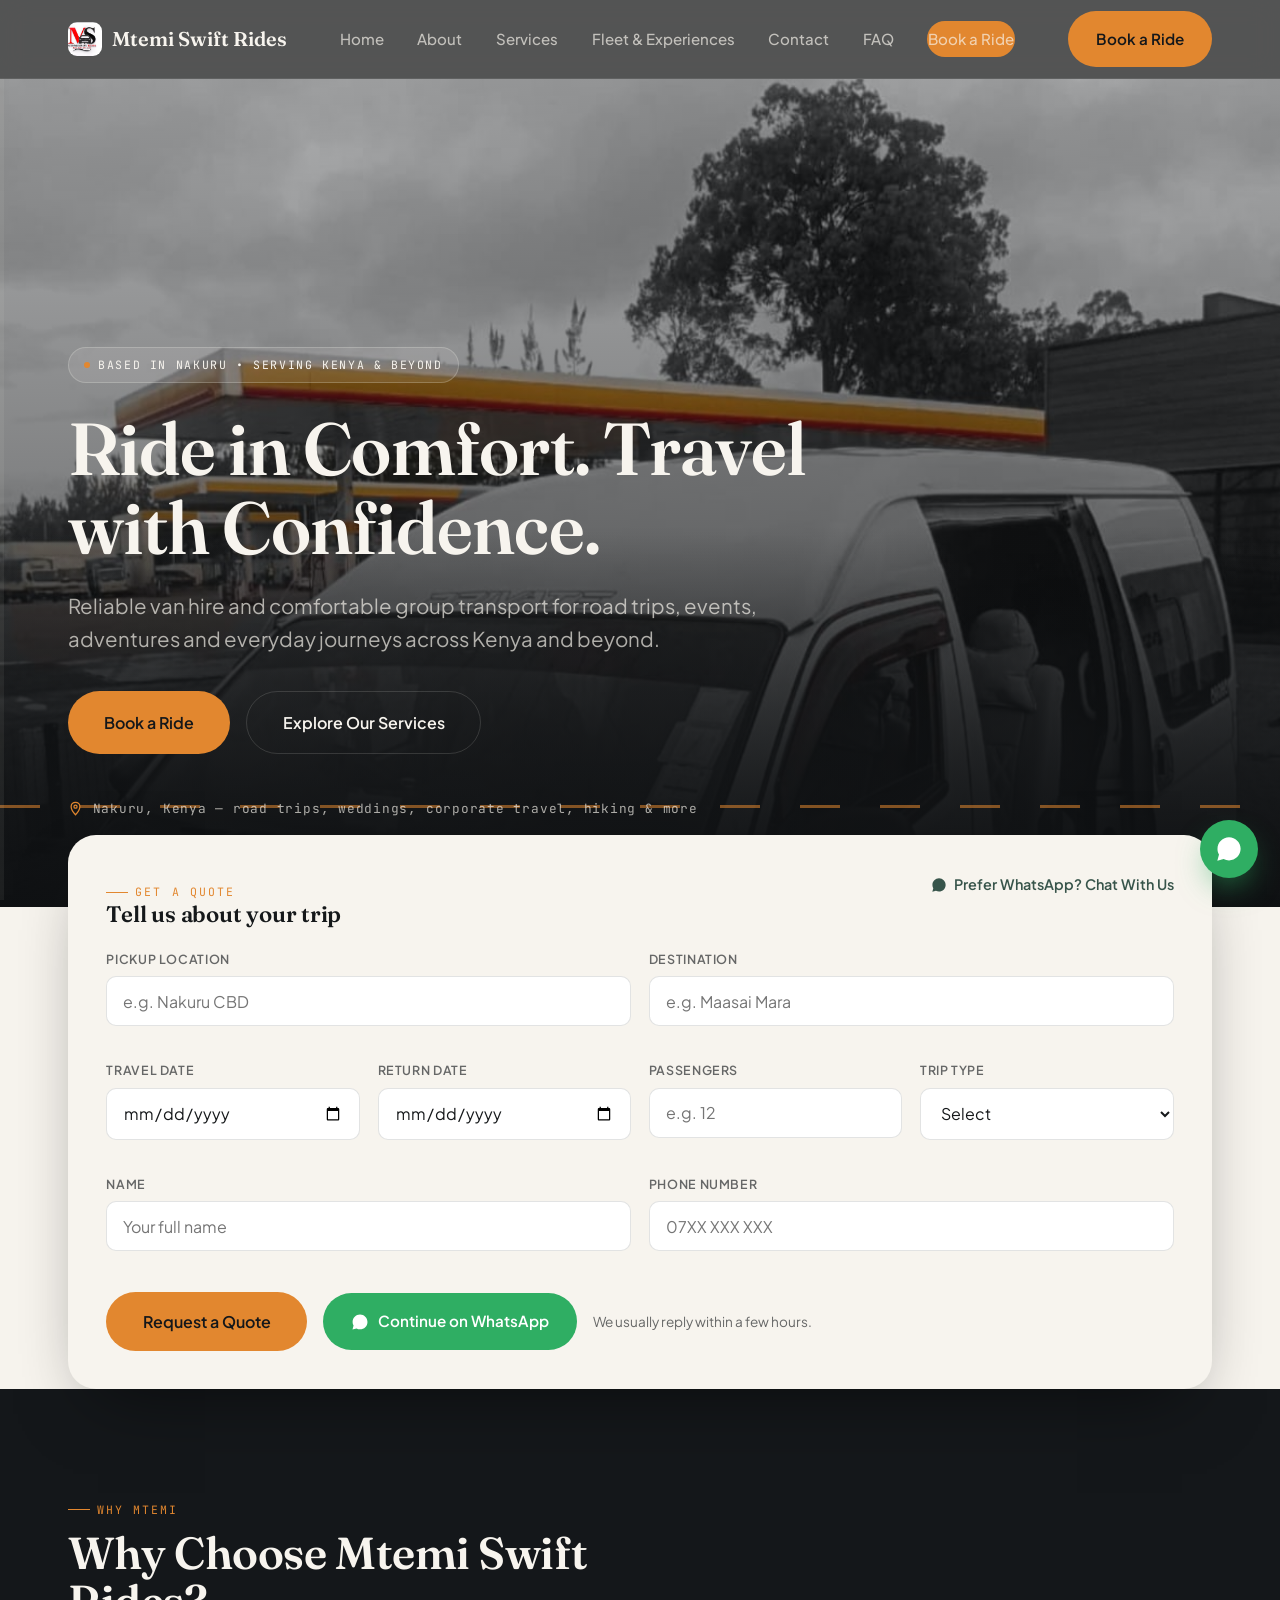
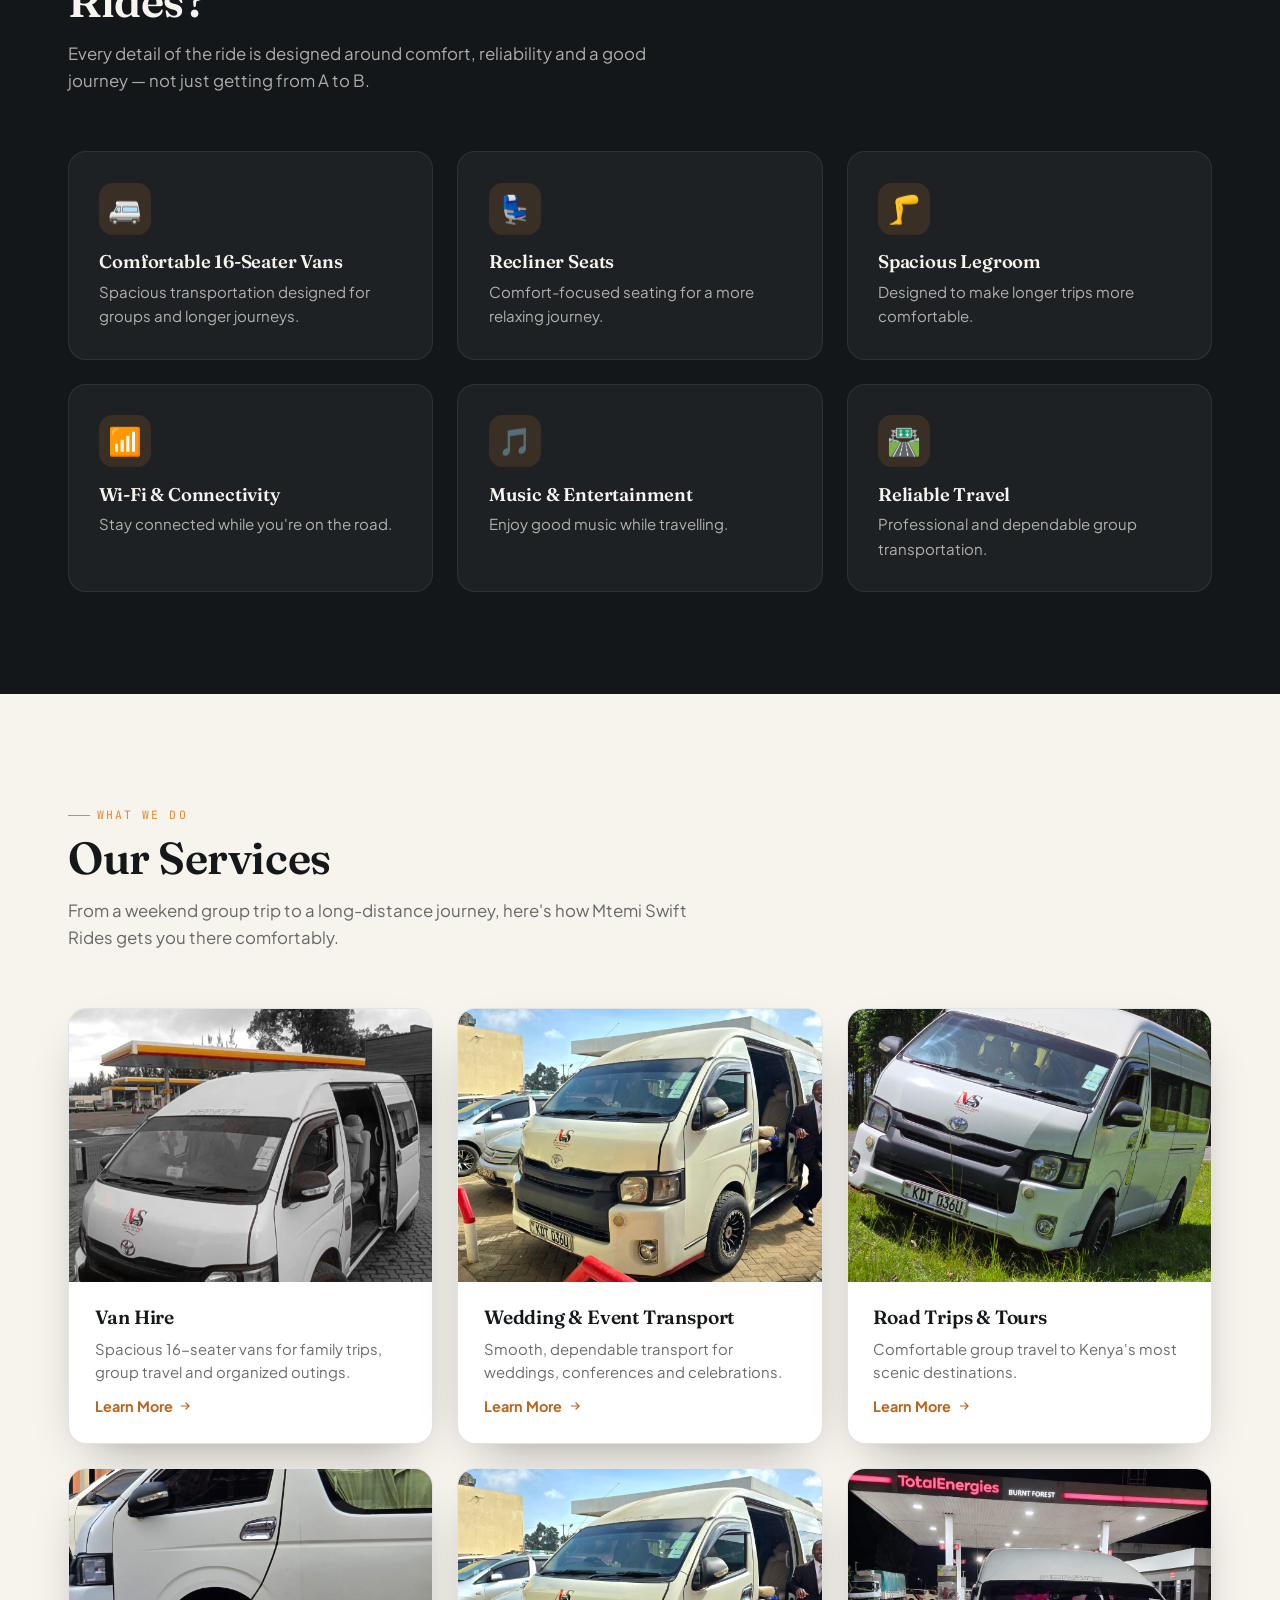
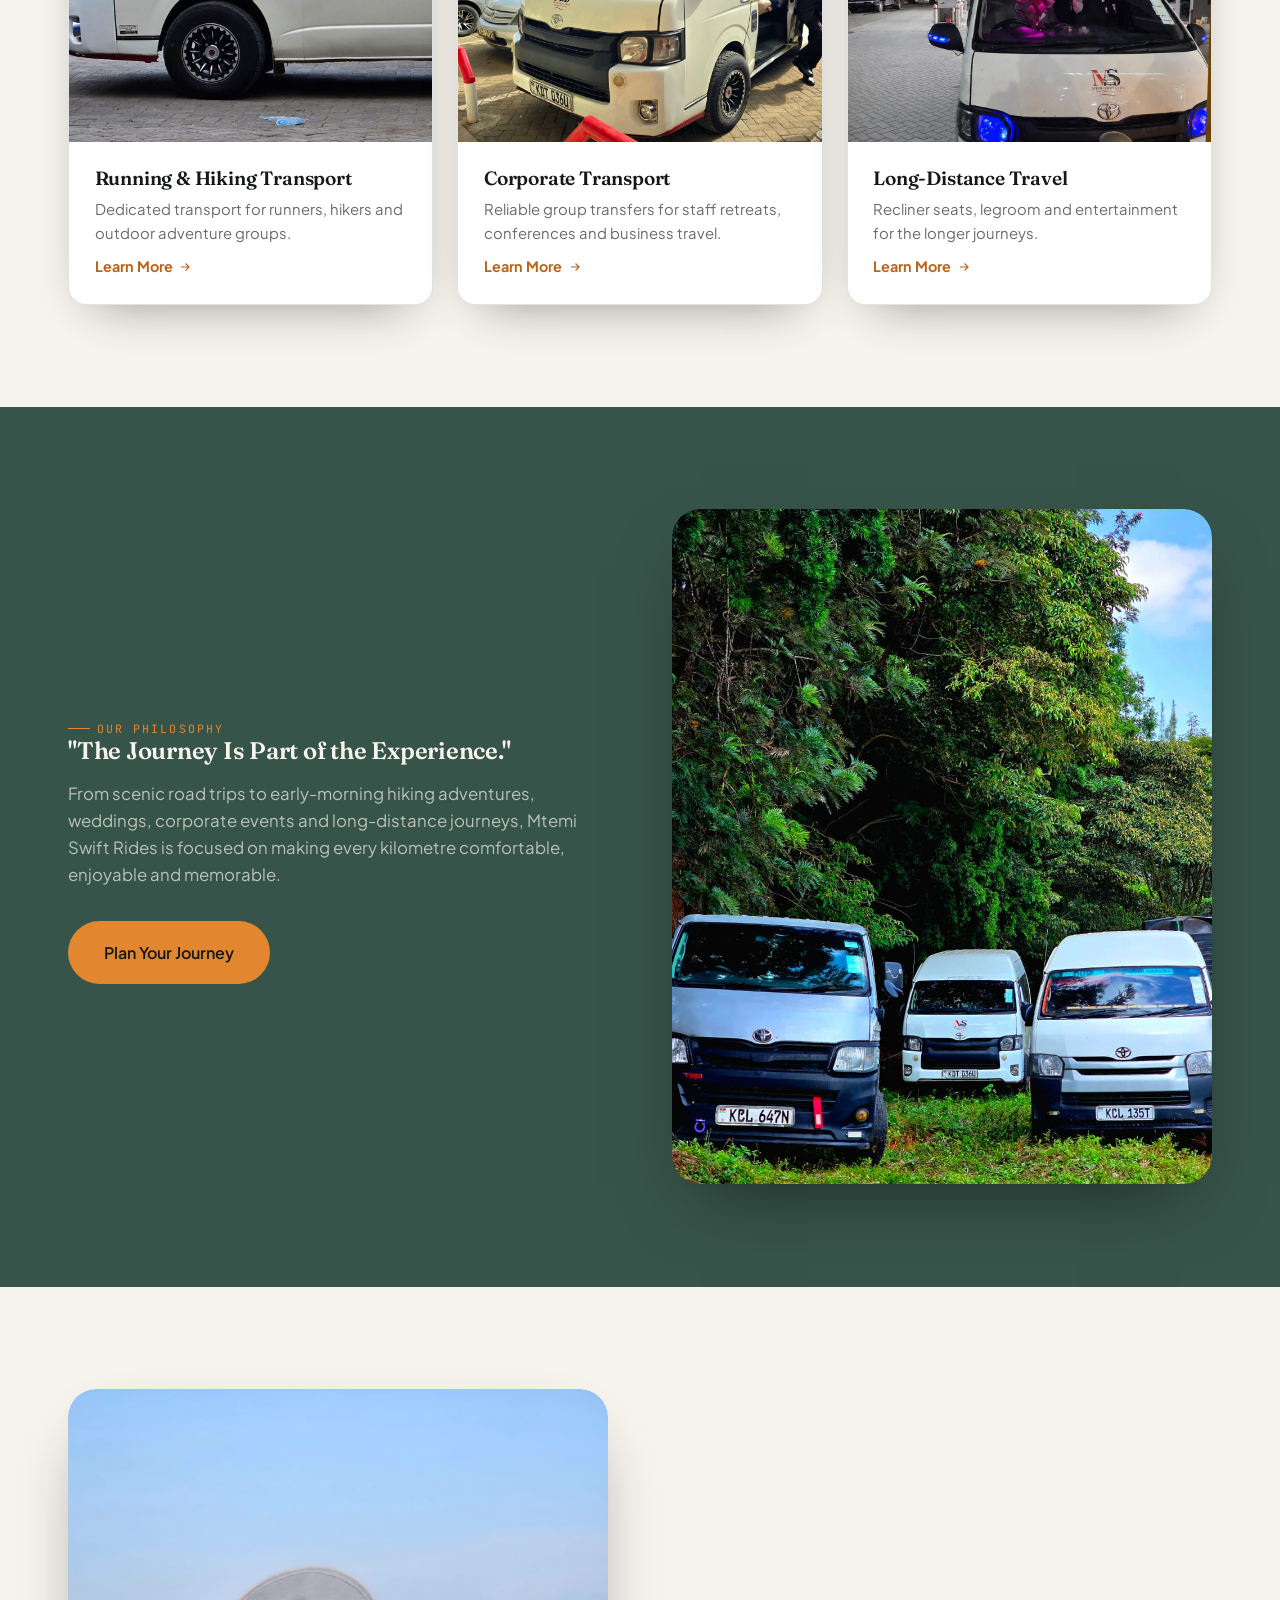
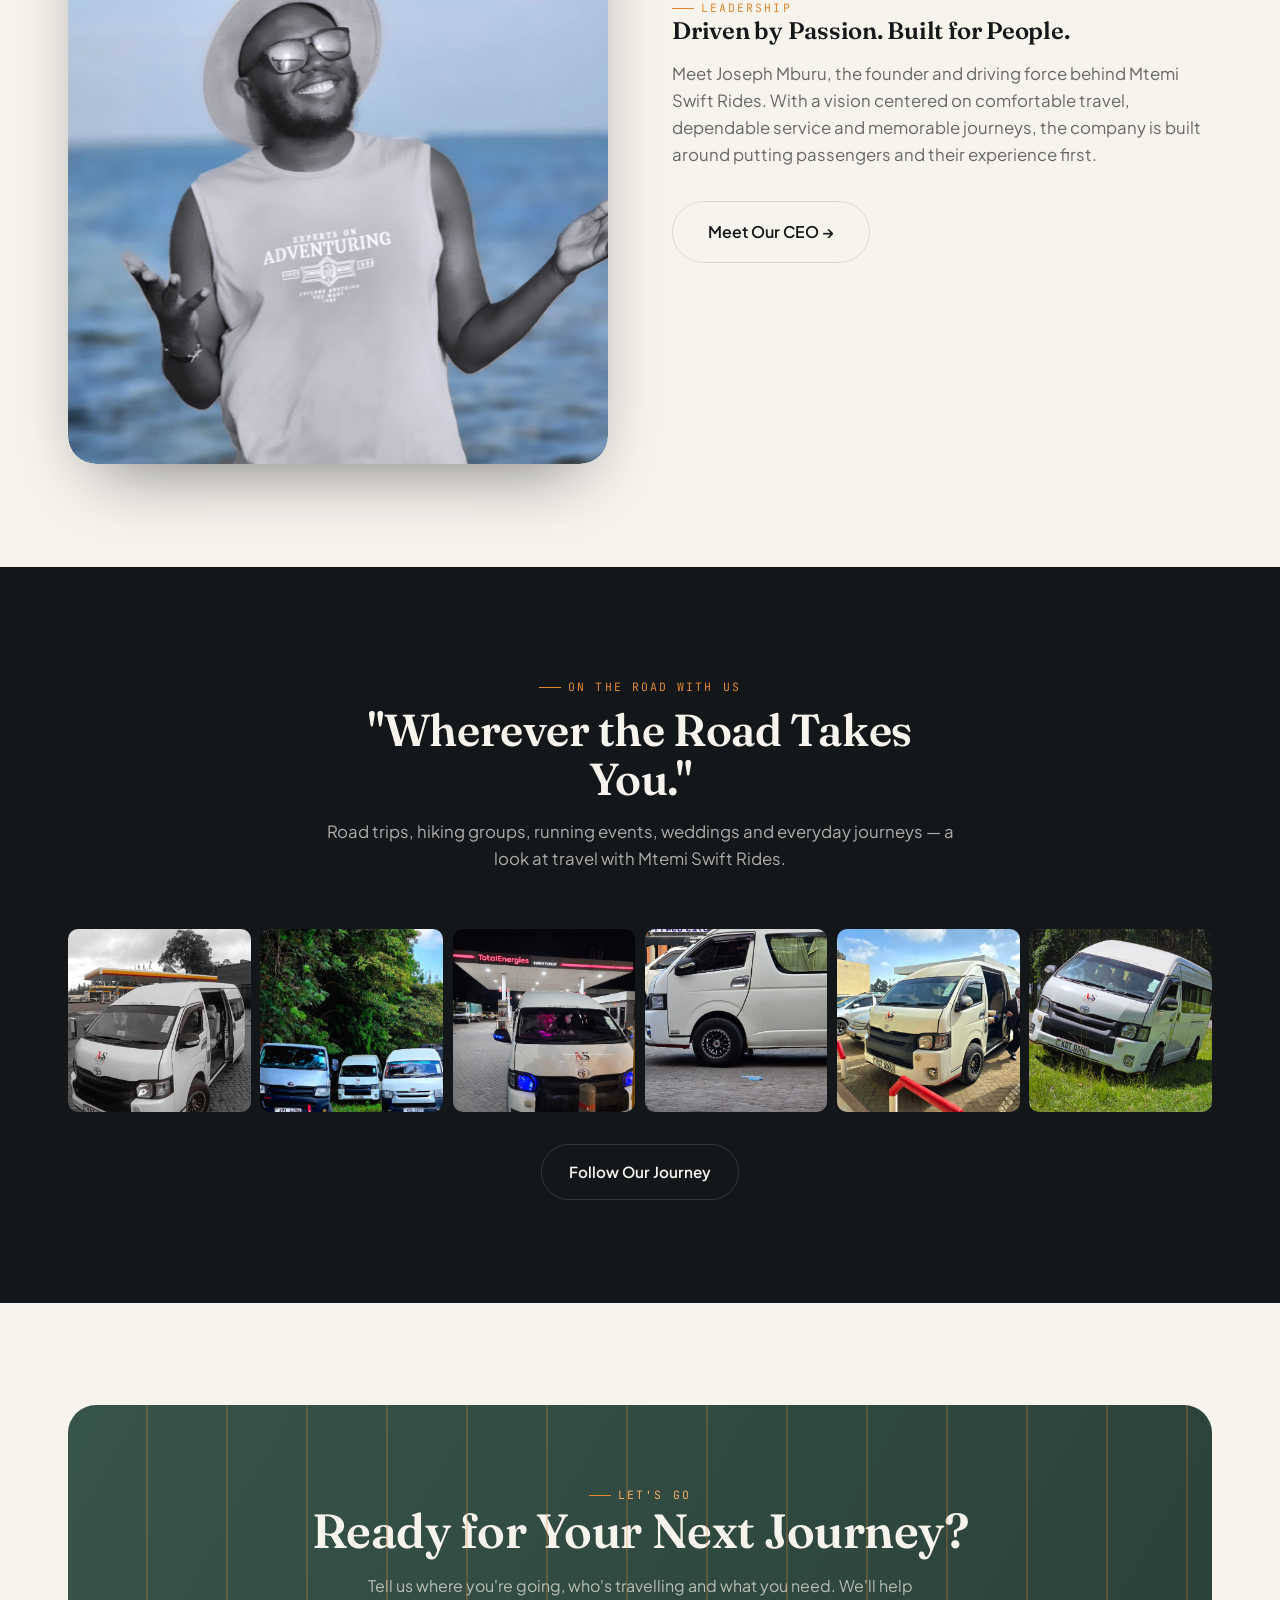
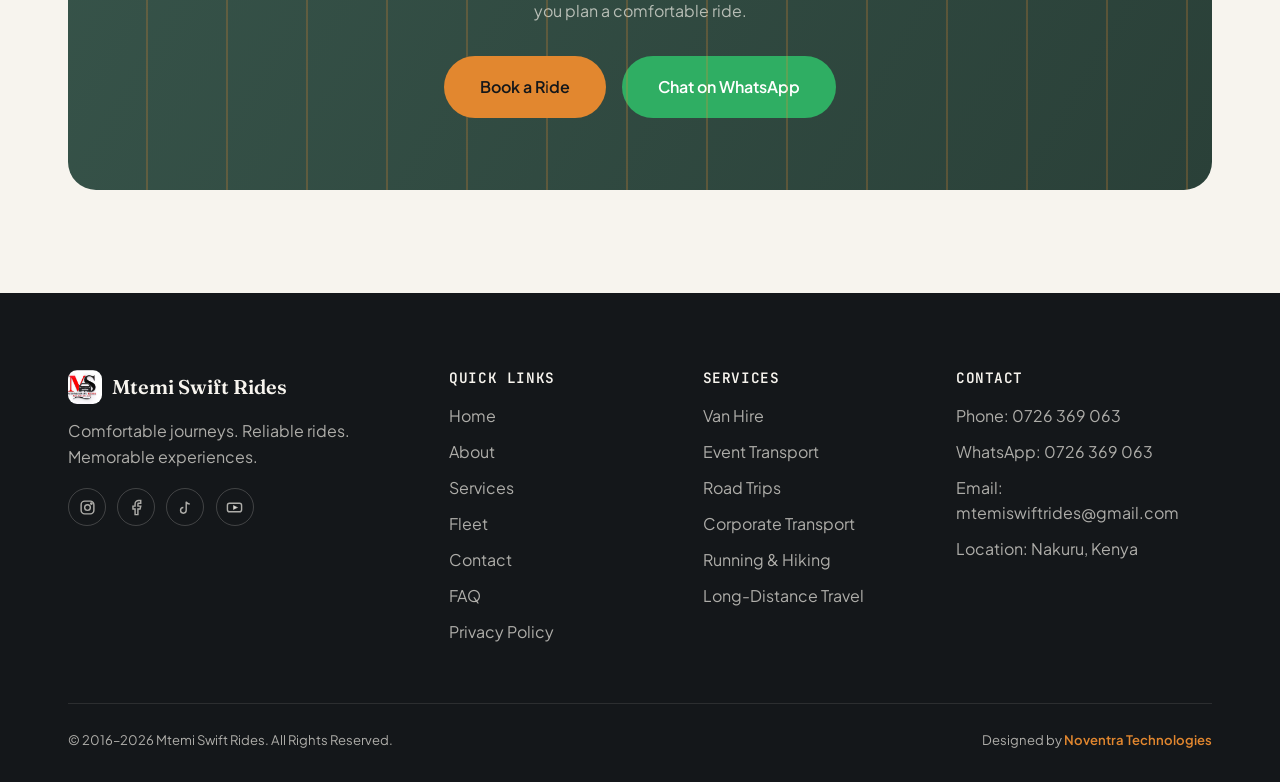
==== commit fe515558: "Update Mtemi Swift Rides website content" ====
--- a/index.html
+++ b/index.html
@@ -301,7 +301,7 @@
       <div class="reveal">
         <span class="eyebrow">Leadership</span>
         <h2>Driven by Passion. Built for People.</h2>
-        <p style="margin-top:1.1rem; color:var(--mist-on-light); font-size:1.05rem;">Meet <span data-cfg-ceo-name>[CEO/Founder Name]</span>, the founder and driving force behind Mtemi Swift Rides. With a vision centered on comfortable travel, dependable service and memorable journeys, the company is built around putting passengers and their experience first.</p>
+        <p style="margin-top:1.1rem; color:var(--mist-on-light); font-size:1.05rem;">Meet <span data-cfg-ceo-name>[Geofrey Mburu]</span>, the founder and driving force behind Mtemi Swift Rides. With a vision centered on comfortable travel, dependable service and memorable journeys, the company is built around putting passengers and their experience first.</p>
         <a href="/about.html#founder" class="btn btn-outline-dark btn-lg mt-2">Meet Our CEO →</a>
       </div>
     </div>
